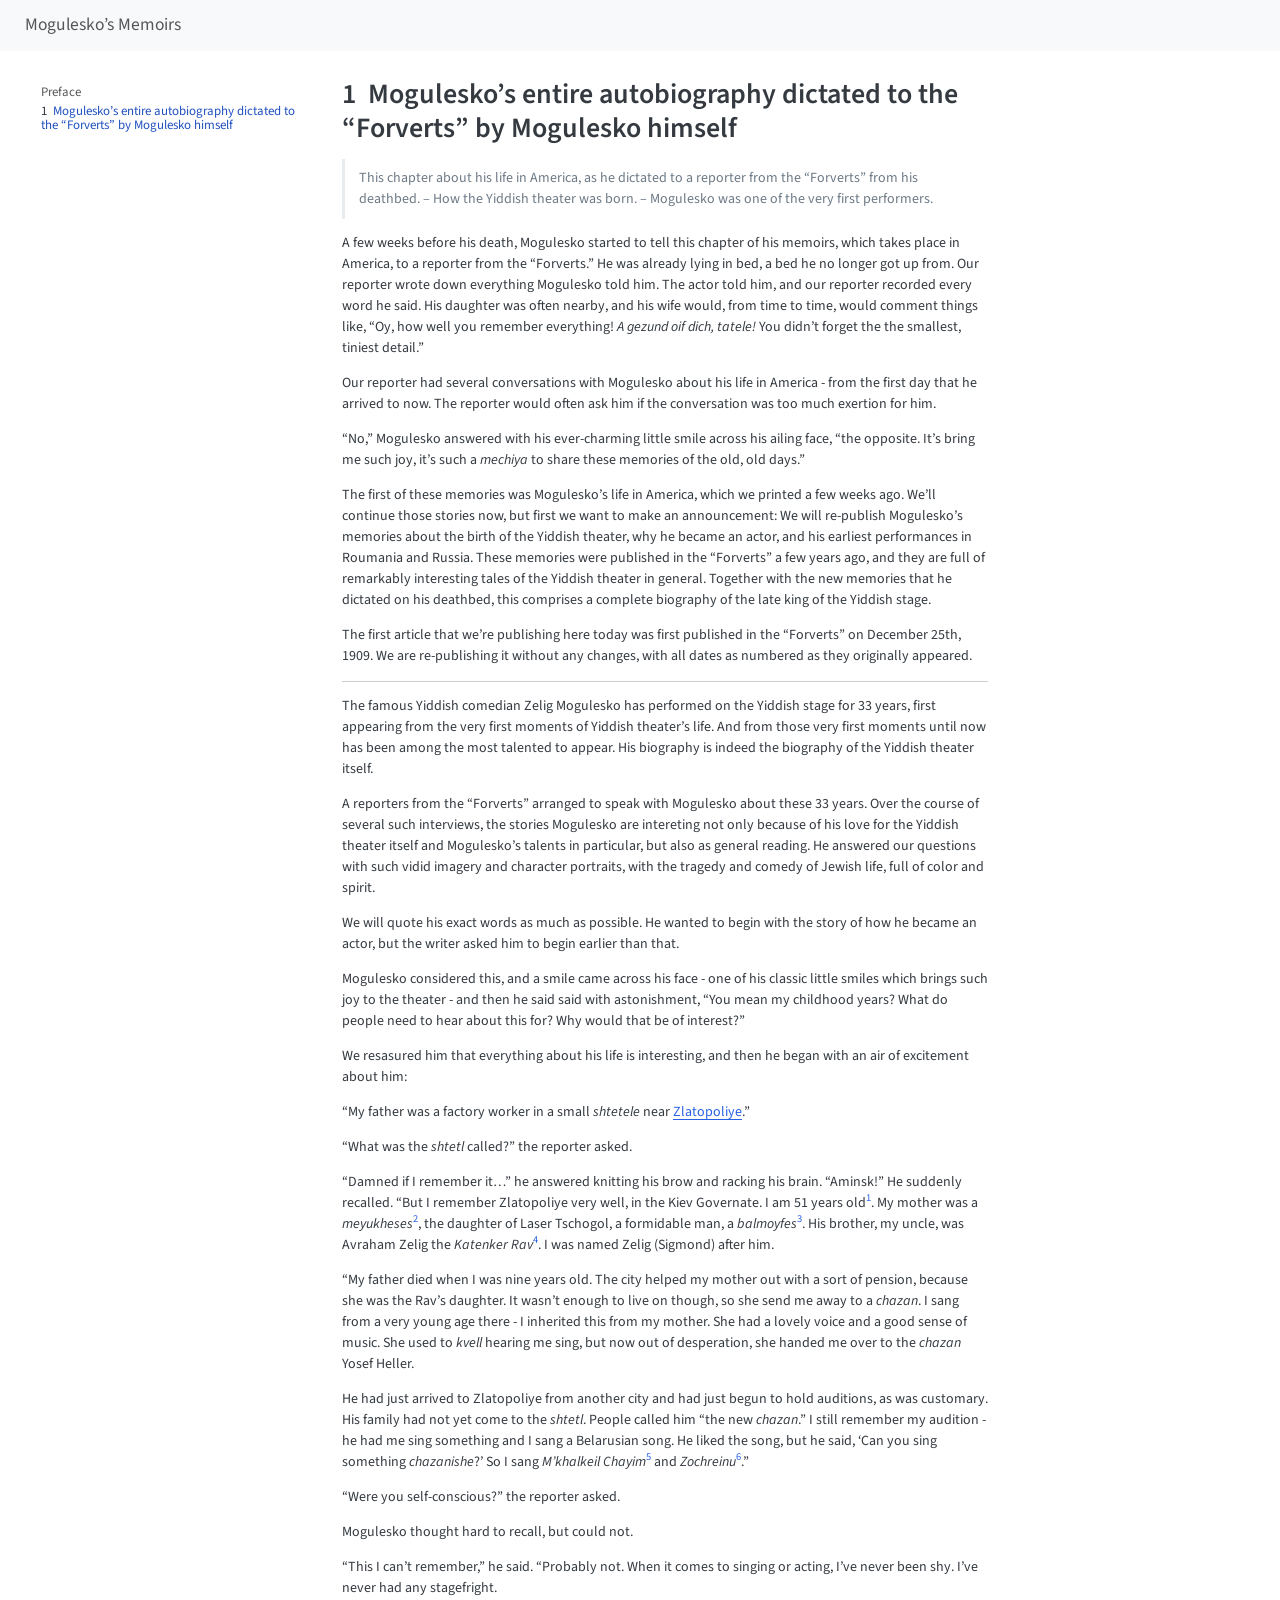
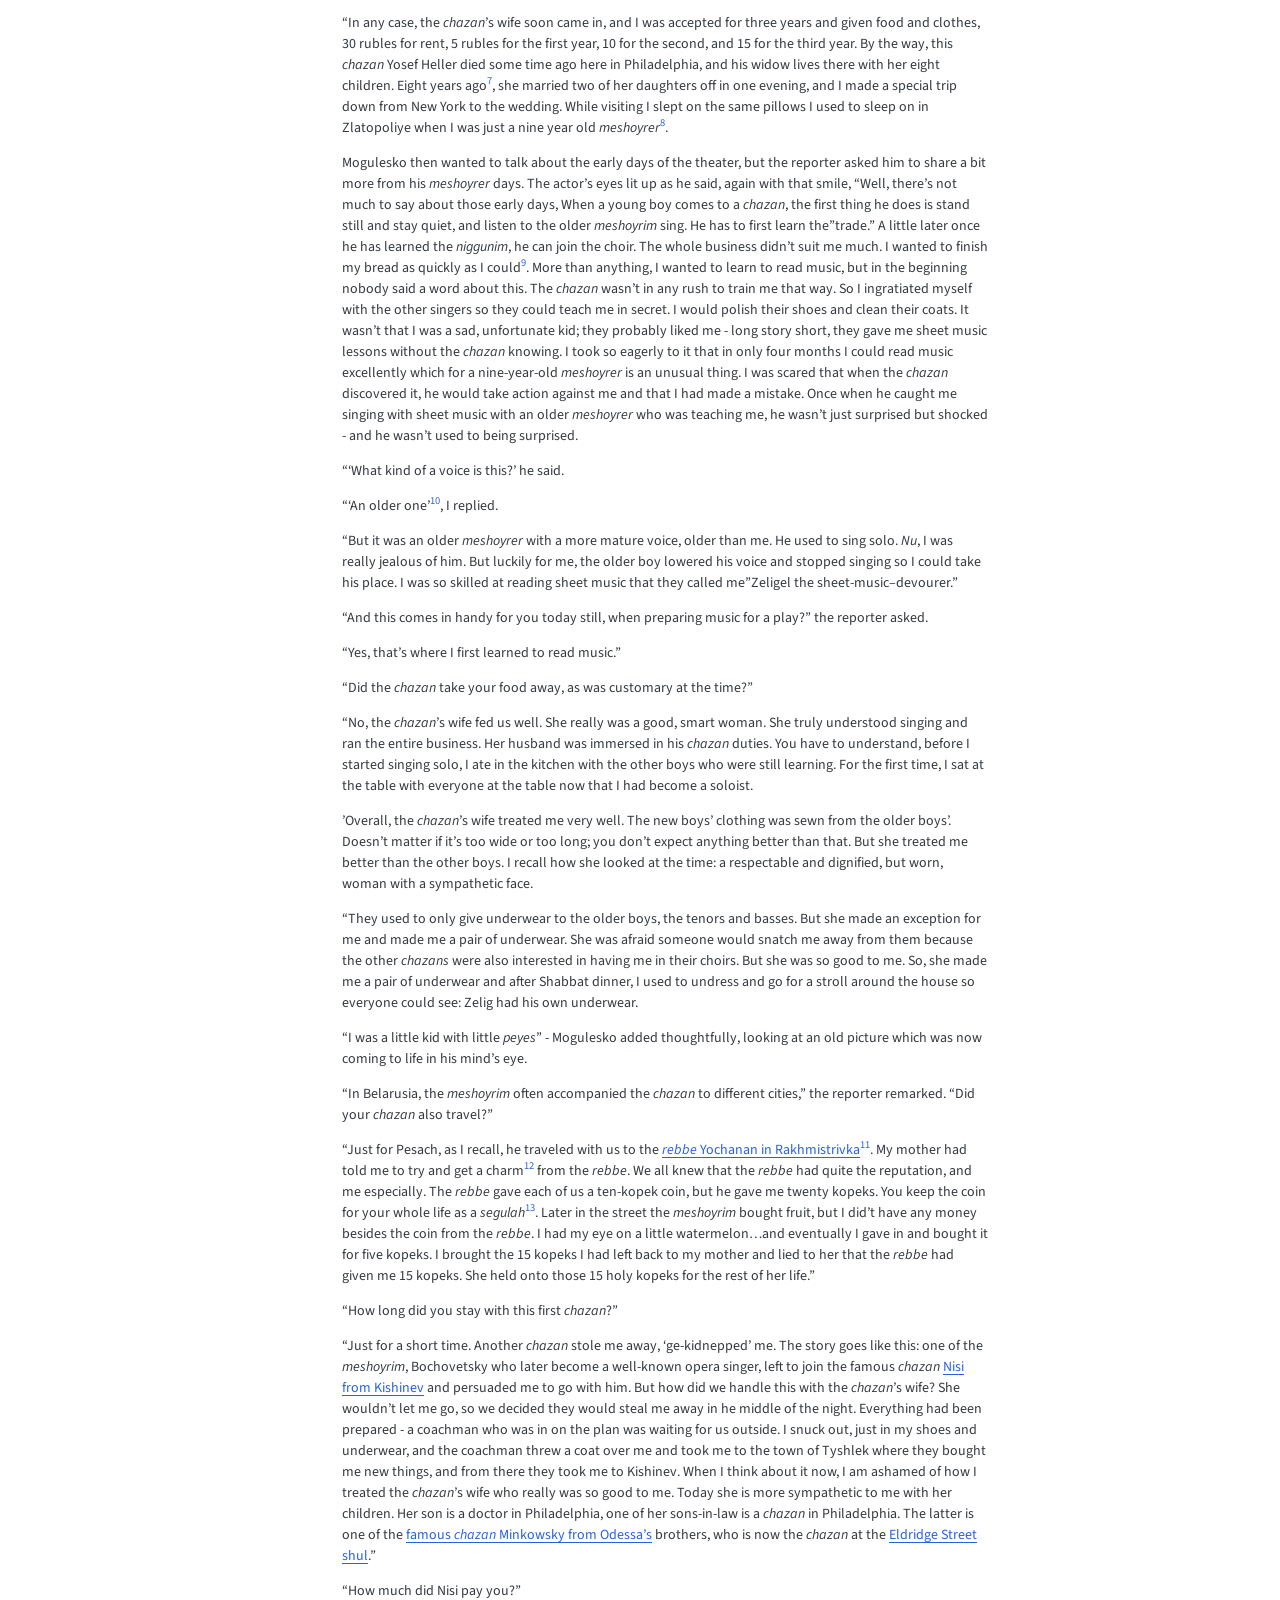
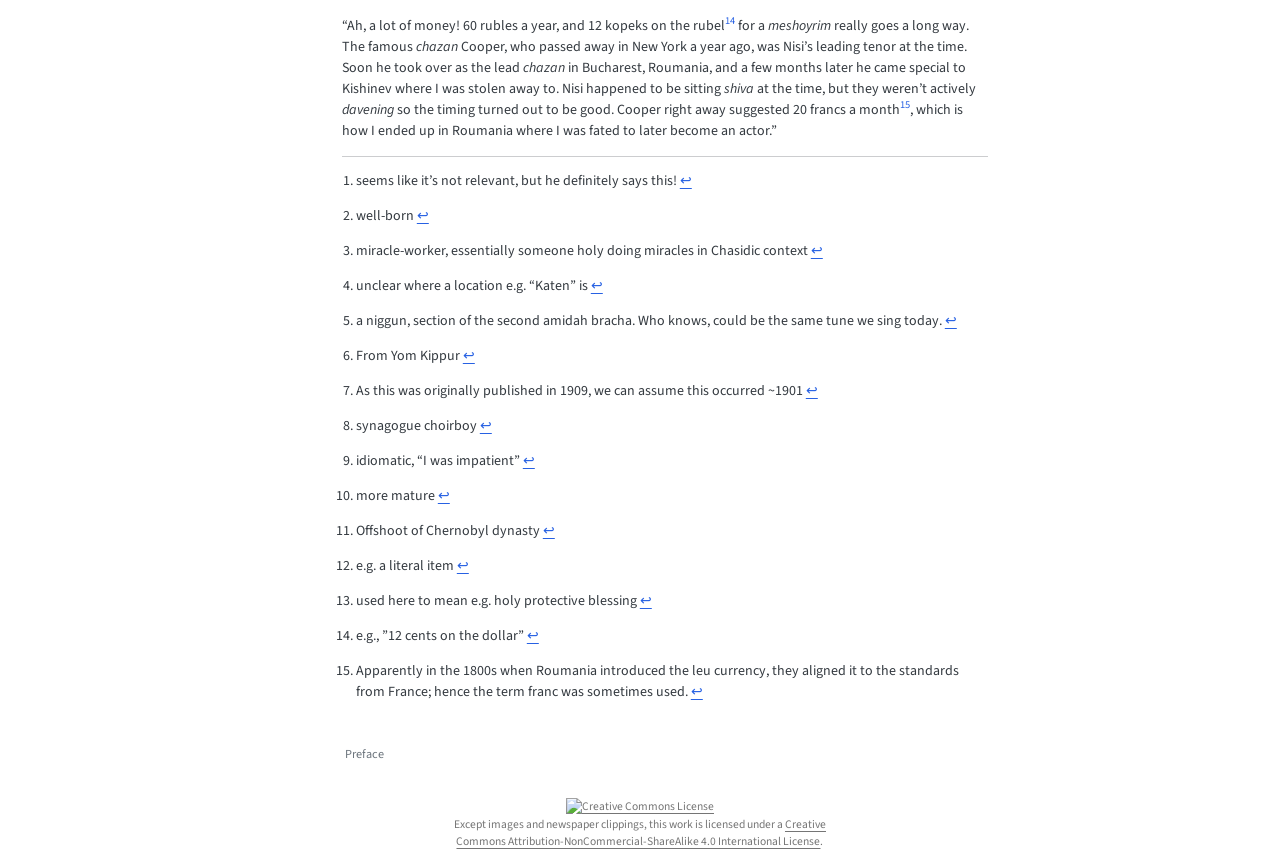
==== 1914-02-05.html @ 0a9d2bb5 "Built site for gh-pages" ====
<!DOCTYPE html>
<html xmlns="http://www.w3.org/1999/xhtml" lang="en" xml:lang="en"><head>

<meta charset="utf-8">
<meta name="generator" content="quarto-1.6.39">

<meta name="viewport" content="width=device-width, initial-scale=1.0, user-scalable=yes">


<title>1&nbsp; Mogulesko’s entire autobiography dictated to the “Forverts” by Mogulesko himself – Mogulesko's Memoirs</title>
<style>
code{white-space: pre-wrap;}
span.smallcaps{font-variant: small-caps;}
div.columns{display: flex; gap: min(4vw, 1.5em);}
div.column{flex: auto; overflow-x: auto;}
div.hanging-indent{margin-left: 1.5em; text-indent: -1.5em;}
ul.task-list{list-style: none;}
ul.task-list li input[type="checkbox"] {
  width: 0.8em;
  margin: 0 0.8em 0.2em -1em; /* quarto-specific, see https://github.com/quarto-dev/quarto-cli/issues/4556 */ 
  vertical-align: middle;
}
</style>


<script src="site_libs/quarto-nav/quarto-nav.js"></script>
<script src="site_libs/quarto-nav/headroom.min.js"></script>
<script src="site_libs/clipboard/clipboard.min.js"></script>
<script src="site_libs/quarto-search/autocomplete.umd.js"></script>
<script src="site_libs/quarto-search/fuse.min.js"></script>
<script src="site_libs/quarto-search/quarto-search.js"></script>
<meta name="quarto:offset" content="./">
<link href="./index.html" rel="prev">
<script src="site_libs/quarto-html/quarto.js"></script>
<script src="site_libs/quarto-html/popper.min.js"></script>
<script src="site_libs/quarto-html/tippy.umd.min.js"></script>
<script src="site_libs/quarto-html/anchor.min.js"></script>
<link href="site_libs/quarto-html/tippy.css" rel="stylesheet">
<link href="site_libs/quarto-html/quarto-syntax-highlighting-e26003cea8cd680ca0c55a263523d882.css" rel="stylesheet" id="quarto-text-highlighting-styles">
<script src="site_libs/bootstrap/bootstrap.min.js"></script>
<link href="site_libs/bootstrap/bootstrap-icons.css" rel="stylesheet">
<link href="site_libs/bootstrap/bootstrap-a6e4fa1d3048ead461537f4605307200.min.css" rel="stylesheet" append-hash="true" id="quarto-bootstrap" data-mode="light">
<script id="quarto-search-options" type="application/json">{
  "location": "navbar",
  "copy-button": false,
  "collapse-after": 3,
  "panel-placement": "end",
  "type": "overlay",
  "limit": 50,
  "keyboard-shortcut": [
    "f",
    "/",
    "s"
  ],
  "show-item-context": false,
  "language": {
    "search-no-results-text": "No results",
    "search-matching-documents-text": "matching documents",
    "search-copy-link-title": "Copy link to search",
    "search-hide-matches-text": "Hide additional matches",
    "search-more-match-text": "more match in this document",
    "search-more-matches-text": "more matches in this document",
    "search-clear-button-title": "Clear",
    "search-text-placeholder": "",
    "search-detached-cancel-button-title": "Cancel",
    "search-submit-button-title": "Submit",
    "search-label": "Search"
  }
}</script>
<script async="" src="https://www.googletagmanager.com/gtag/js?id=G-WWFS41KSZH"></script>

<script type="text/javascript">

window.dataLayer = window.dataLayer || [];
function gtag(){dataLayer.push(arguments);}
gtag('js', new Date());
gtag('config', 'G-WWFS41KSZH', { 'anonymize_ip': true});
</script>


</head>

<body class="nav-sidebar floating nav-fixed">

<div id="quarto-search-results"></div>
  <header id="quarto-header" class="headroom fixed-top">
    <nav class="navbar navbar-expand-lg " data-bs-theme="dark">
      <div class="navbar-container container-fluid">
      <div class="navbar-brand-container mx-auto">
    <a class="navbar-brand" href="./index.html">
    <span class="navbar-title">Mogulesko’s Memoirs</span>
    </a>
  </div>
            <div id="quarto-search" class="" title="Search"></div>
          <button class="navbar-toggler" type="button" data-bs-toggle="collapse" data-bs-target="#navbarCollapse" aria-controls="navbarCollapse" role="menu" aria-expanded="false" aria-label="Toggle navigation" onclick="if (window.quartoToggleHeadroom) { window.quartoToggleHeadroom(); }">
  <span class="navbar-toggler-icon"></span>
</button>
          <div class="collapse navbar-collapse" id="navbarCollapse">
            <ul class="navbar-nav navbar-nav-scroll ms-auto">
  <li class="nav-item compact">
    <a class="nav-link" href="https://github.com/sjspielman/mogulesko-memoirs"> <i class="bi bi-github" role="img" aria-label="GitHub">
</i> 
<span class="menu-text"></span></a>
  </li>  
  <li class="nav-item compact">
    <a class="nav-link" href="mailto:stephanie.spielman@gmail.com"> <i class="bi bi-envelope-fill" role="img" aria-label="Email">
</i> 
<span class="menu-text"></span></a>
  </li>  
</ul>
          </div> <!-- /navcollapse -->
            <div class="quarto-navbar-tools">
</div>
      </div> <!-- /container-fluid -->
    </nav>
  <nav class="quarto-secondary-nav">
    <div class="container-fluid d-flex">
      <button type="button" class="quarto-btn-toggle btn" data-bs-toggle="collapse" role="button" data-bs-target=".quarto-sidebar-collapse-item" aria-controls="quarto-sidebar" aria-expanded="false" aria-label="Toggle sidebar navigation" onclick="if (window.quartoToggleHeadroom) { window.quartoToggleHeadroom(); }">
        <i class="bi bi-layout-text-sidebar-reverse"></i>
      </button>
        <nav class="quarto-page-breadcrumbs" aria-label="breadcrumb"><ol class="breadcrumb"><li class="breadcrumb-item"><a href="./1914-02-05.html"><span class="chapter-number">1</span>&nbsp; <span class="chapter-title">Mogulesko’s entire autobiography dictated to the “Forverts” by Mogulesko himself</span></a></li></ol></nav>
        <a class="flex-grow-1" role="navigation" data-bs-toggle="collapse" data-bs-target=".quarto-sidebar-collapse-item" aria-controls="quarto-sidebar" aria-expanded="false" aria-label="Toggle sidebar navigation" onclick="if (window.quartoToggleHeadroom) { window.quartoToggleHeadroom(); }">      
        </a>
    </div>
  </nav>
</header>
<!-- content -->
<div id="quarto-content" class="quarto-container page-columns page-rows-contents page-layout-article page-navbar">
<!-- sidebar -->
  <nav id="quarto-sidebar" class="sidebar collapse collapse-horizontal quarto-sidebar-collapse-item sidebar-navigation floating overflow-auto">
    <div class="sidebar-menu-container"> 
    <ul class="list-unstyled mt-1">
        <li class="sidebar-item">
  <div class="sidebar-item-container"> 
  <a href="./index.html" class="sidebar-item-text sidebar-link">
 <span class="menu-text">Preface</span></a>
  </div>
</li>
        <li class="sidebar-item">
  <div class="sidebar-item-container"> 
  <a href="./1914-02-05.html" class="sidebar-item-text sidebar-link active">
 <span class="menu-text"><span class="chapter-number">1</span>&nbsp; <span class="chapter-title">Mogulesko’s entire autobiography dictated to the “Forverts” by Mogulesko himself</span></span></a>
  </div>
</li>
    </ul>
    </div>
</nav>
<div id="quarto-sidebar-glass" class="quarto-sidebar-collapse-item" data-bs-toggle="collapse" data-bs-target=".quarto-sidebar-collapse-item"></div>
<!-- margin-sidebar -->
    <div id="quarto-margin-sidebar" class="sidebar margin-sidebar zindex-bottom">
        
    </div>
<!-- main -->
<main class="content" id="quarto-document-content">

<header id="title-block-header" class="quarto-title-block default">
<div class="quarto-title">
<h1 class="title"><span class="chapter-number">1</span>&nbsp; <span class="chapter-title">Mogulesko’s entire autobiography dictated to the “Forverts” by Mogulesko himself</span></h1>
</div>



<div class="quarto-title-meta">

    
  
    
  </div>
  


</header>


<blockquote class="blockquote">
<p>This chapter about his life in America, as he dictated to a reporter from the “Forverts” from his deathbed. – How the Yiddish theater was born. – Mogulesko was one of the very first performers. <!--
Picture caption: 
Sigmond Mogulesko as "Frantsele" in the operetta "The capricious _meidl_" by Goldfaden. He appeared in this role when he was 17 years old.
--></p>
</blockquote>
<p>A few weeks before his death, Mogulesko started to tell this chapter of his memoirs, which takes place in America, to a reporter from the “Forverts.” He was already lying in bed, a bed he no longer got up from. Our reporter wrote down everything Mogulesko told him. The actor told him, and our reporter recorded every word he said. His daughter was often nearby, and his wife would, from time to time, would comment things like, “Oy, how well you remember everything! <em>A gezund oif dich, tatele!</em> You didn’t forget the the smallest, tiniest detail.”</p>
<p>Our reporter had several conversations with Mogulesko about his life in America - from the first day that he arrived to now. The reporter would often ask him if the conversation was too much exertion for him.</p>
<p>“No,” Mogulesko answered with his ever-charming little smile across his ailing face, “the opposite. It’s bring me such joy, it’s such a <em>mechiya</em> to share these memories of the old, old days.”</p>
<p>The first of these memories was Mogulesko’s life in America, which we printed a few weeks ago. We’ll continue those stories now, but first we want to make an announcement: We will re-publish Mogulesko’s memories about the birth of the Yiddish theater, why he became an actor, and his earliest performances in Roumania and Russia. These memories were published in the “Forverts” a few years ago, and they are full of remarkably interesting tales of the Yiddish theater in general. Together with the new memories that he dictated on his deathbed, this comprises a complete biography of the late king of the Yiddish stage.</p>
<p>The first article that we’re publishing here today was first published in the “Forverts” on December 25th, 1909. We are re-publishing it without any changes, with all dates as numbered as they originally appeared.</p>
<hr>
<p>The famous Yiddish comedian Zelig Mogulesko has performed on the Yiddish stage for 33 years, first appearing from the very first moments of Yiddish theater’s life. And from those very first moments until now has been among the most talented to appear. His biography is indeed the biography of the Yiddish theater itself.</p>
<p>A reporters from the “Forverts” arranged to speak with Mogulesko about these 33 years. Over the course of several such interviews, the stories Mogulesko are intereting not only because of his love for the Yiddish theater itself and Mogulesko’s talents in particular, but also as general reading. He answered our questions with such vidid imagery and character portraits, with the tragedy and comedy of Jewish life, full of color and spirit.</p>
<p>We will quote his exact words as much as possible. He wanted to begin with the story of how he became an actor, but the writer asked him to begin earlier than that.</p>
<p>Mogulesko considered this, and a smile came across his face - one of his classic little smiles which brings such joy to the theater - and then he said said with astonishment, “You mean my childhood years? What do people need to hear about this for? Why would that be of interest?”</p>
<p>We resasured him that everything about his life is interesting, and then he began with an air of excitement about him:</p>
<p>“My father was a factory worker in a small <em>shtetele</em> near <a href="https://en.wikipedia.org/wiki/Zlatopil,_Novomyrhorod">Zlatopoliye</a>.”</p>
<p>“What was the <em>shtetl</em> called?” the reporter asked.</p>
<p>“Damned if I remember it…” he answered knitting his brow and racking his brain. “Aminsk!” He suddenly recalled. “But I remember Zlatopoliye very well, in the Kiev Governate. I am 51 years old<a href="#fn1" class="footnote-ref" id="fnref1" role="doc-noteref"><sup>1</sup></a>. My mother was a <em>meyukheses</em><a href="#fn2" class="footnote-ref" id="fnref2" role="doc-noteref"><sup>2</sup></a>, the daughter of Laser Tschogol, a formidable man, a <em>balmoyfes</em><a href="#fn3" class="footnote-ref" id="fnref3" role="doc-noteref"><sup>3</sup></a>. His brother, my uncle, was Avraham Zelig the <em>Katenker Rav</em><a href="#fn4" class="footnote-ref" id="fnref4" role="doc-noteref"><sup>4</sup></a>. I was named Zelig (Sigmond) after him.</p>
<p>“My father died when I was nine years old. The city helped my mother out with a sort of pension, because she was the Rav’s daughter. It wasn’t enough to live on though, so she send me away to a <em>chazan</em>. I sang from a very young age there - I inherited this from my mother. She had a lovely voice and a good sense of music. She used to <em>kvell</em> hearing me sing, but now out of desperation, she handed me over to the <em>chazan</em> Yosef Heller.</p>
<p>He had just arrived to Zlatopoliye from another city and had just begun to hold auditions, as was customary. His family had not yet come to the <em>shtetl</em>. People called him “the new <em>chazan</em>.” I still remember my audition - he had me sing something and I sang a Belarusian song. He liked the song, but he said, ‘Can you sing something <em>chazanishe</em>?’ So I sang <em>M’khalkeil Chayim</em><a href="#fn5" class="footnote-ref" id="fnref5" role="doc-noteref"><sup>5</sup></a> and <em>Zochreinu</em><a href="#fn6" class="footnote-ref" id="fnref6" role="doc-noteref"><sup>6</sup></a>.”</p>
<p>“Were you self-conscious?” the reporter asked.</p>
<p>Mogulesko thought hard to recall, but could not.</p>
<p>“This I can’t remember,” he said. “Probably not. When it comes to singing or acting, I’ve never been shy. I’ve never had any stagefright.</p>
<p>“In any case, the <em>chazan</em>’s wife soon came in, and I was accepted for three years and given food and clothes, 30 rubles for rent, 5 rubles for the first year, 10 for the second, and 15 for the third year. By the way, this <em>chazan</em> Yosef Heller died some time ago here in Philadelphia, and his widow lives there with her eight children. Eight years ago<a href="#fn7" class="footnote-ref" id="fnref7" role="doc-noteref"><sup>7</sup></a>, she married two of her daughters off in one evening, and I made a special trip down from New York to the wedding. While visiting I slept on the same pillows I used to sleep on in Zlatopoliye when I was just a nine year old <em>meshoyrer</em><a href="#fn8" class="footnote-ref" id="fnref8" role="doc-noteref"><sup>8</sup></a>.</p>
<p>Mogulesko then wanted to talk about the early days of the theater, but the reporter asked him to share a bit more from his <em>meshoyrer</em> days. The actor’s eyes lit up as he said, again with that smile, “Well, there’s not much to say about those early days, When a young boy comes to a <em>chazan</em>, the first thing he does is stand still and stay quiet, and listen to the older <em>meshoyrim</em> sing. He has to first learn the”trade.” A little later once he has learned the <em>niggunim</em>, he can join the choir. The whole business didn’t suit me much. I wanted to finish my bread as quickly as I could<a href="#fn9" class="footnote-ref" id="fnref9" role="doc-noteref"><sup>9</sup></a>. More than anything, I wanted to learn to read music, but in the beginning nobody said a word about this. The <em>chazan</em> wasn’t in any rush to train me that way. So I ingratiated myself with the other singers so they could teach me in secret. I would polish their shoes and clean their coats. It wasn’t that I was a sad, unfortunate kid; they probably liked me - long story short, they gave me sheet music lessons without the <em>chazan</em> knowing. I took so eagerly to it that in only four months I could read music excellently which for a nine-year-old <em>meshoyrer</em> is an unusual thing. I was scared that when the <em>chazan</em> discovered it, he would take action against me and that I had made a mistake. Once when he caught me singing with sheet music with an older <em>meshoyrer</em> who was teaching me, he wasn’t just surprised but shocked - and he wasn’t used to being surprised.</p>
<p>“‘What kind of a voice is this?’ he said.</p>
<p>“‘An older one’<a href="#fn10" class="footnote-ref" id="fnref10" role="doc-noteref"><sup>10</sup></a>, I replied.</p>
<p>“But it was an older <em>meshoyrer</em> with a more mature voice, older than me. He used to sing solo. <em>Nu</em>, I was really jealous of him. But luckily for me, the older boy lowered his voice and stopped singing so I could take his place. I was so skilled at reading sheet music that they called me”Zeligel the sheet-music–devourer.”</p>
<p>“And this comes in handy for you today still, when preparing music for a play?” the reporter asked.</p>
<p>“Yes, that’s where I first learned to read music.”</p>
<p>“Did the <em>chazan</em> take your food away, as was customary at the time?”</p>
<p>“No, the <em>chazan</em>’s wife fed us well. She really was a good, smart woman. She truly understood singing and ran the entire business. Her husband was immersed in his <em>chazan</em> duties. You have to understand, before I started singing solo, I ate in the kitchen with the other boys who were still learning. For the first time, I sat at the table with everyone at the table now that I had become a soloist.</p>
<p>’Overall, the <em>chazan</em>’s wife treated me very well. The new boys’ clothing was sewn from the older boys’. Doesn’t matter if it’s too wide or too long; you don’t expect anything better than that. But she treated me better than the other boys. I recall how she looked at the time: a respectable and dignified, but worn, woman with a sympathetic face.</p>
<p>“They used to only give underwear to the older boys, the tenors and basses. But she made an exception for me and made me a pair of underwear. She was afraid someone would snatch me away from them because the other <em>chazans</em> were also interested in having me in their choirs. But she was so good to me. So, she made me a pair of underwear and after Shabbat dinner, I used to undress and go for a stroll around the house so everyone could see: Zelig had his own underwear.</p>
<p>“I was a little kid with little <em>peyes</em>” - Mogulesko added thoughtfully, looking at an old picture which was now coming to life in his mind’s eye.</p>
<p>“In Belarusia, the <em>meshoyrim</em> often accompanied the <em>chazan</em> to different cities,” the reporter remarked. “Did your <em>chazan</em> also travel?”</p>
<p>“Just for Pesach, as I recall, he traveled with us to the <a href="https://en.wikipedia.org/wiki/Rachmastrivka_(Hasidic_dynasty)"><em>rebbe</em> Yochanan in Rakhmistrivka</a><a href="#fn11" class="footnote-ref" id="fnref11" role="doc-noteref"><sup>11</sup></a>. My mother had told me to try and get a charm<a href="#fn12" class="footnote-ref" id="fnref12" role="doc-noteref"><sup>12</sup></a> from the <em>rebbe</em>. We all knew that the <em>rebbe</em> had quite the reputation, and me especially. The <em>rebbe</em> gave each of us a ten-kopek coin, but he gave me twenty kopeks. You keep the coin for your whole life as a <em>segulah</em><a href="#fn13" class="footnote-ref" id="fnref13" role="doc-noteref"><sup>13</sup></a>. Later in the street the <em>meshoyrim</em> bought fruit, but I did’t have any money besides the coin from the <em>rebbe</em>. I had my eye on a little watermelon…and eventually I gave in and bought it for five kopeks. I brought the 15 kopeks I had left back to my mother and lied to her that the <em>rebbe</em> had given me 15 kopeks. She held onto those 15 holy kopeks for the rest of her life.”</p>
<p>“How long did you stay with this first <em>chazan</em>?”</p>
<p>“Just for a short time. Another <em>chazan</em> stole me away, ‘ge-kidnepped’ me. The story goes like this: one of the <em>meshoyrim</em>, Bochovetsky who later become a well-known opera singer, left to join the famous <em>chazan</em> <a href="https://en.wikipedia.org/wiki/Nissan_Spivak">Nisi from Kishinev</a> and persuaded me to go with him. But how did we handle this with the <em>chazan</em>’s wife? She wouldn’t let me go, so we decided they would steal me away in he middle of the night. Everything had been prepared - a coachman who was in on the plan was waiting for us outside. I snuck out, just in my shoes and underwear, and the coachman threw a coat over me and took me to the town of Tyshlek where they bought me new things, and from there they took me to Kishinev. When I think about it now, I am ashamed of how I treated the <em>chazan</em>’s wife who really was so good to me. Today she is more sympathetic to me with her children. Her son is a doctor in Philadelphia, one of her sons-in-law is a <em>chazan</em> in Philadelphia. The latter is one of the <a href="https://en.wikipedia.org/wiki/Pinhas_Minkowsky">famous <em>chazan</em> Minkowsky from Odessa’s</a> brothers, who is now the <em>chazan</em> at the <a href="https://www.eldridgestreet.org">Eldridge Street shul</a>.”</p>
<p>“How much did Nisi pay you?”</p>
<p>“Ah, a lot of money! 60 rubles a year, and 12 kopeks on the rubel<a href="#fn14" class="footnote-ref" id="fnref14" role="doc-noteref"><sup>14</sup></a> for a <em>meshoyrim</em> really goes a long way. The famous <em>chazan</em> Cooper, who passed away in New York a year ago, was Nisi’s leading tenor at the time. Soon he took over as the lead <em>chazan</em> in Bucharest, Roumania, and a few months later he came special to Kishinev where I was stolen away to. Nisi happened to be sitting <em>shiva</em> at the time, but they weren’t actively <em>davening</em> so the timing turned out to be good. Cooper right away suggested 20 francs a month<a href="#fn15" class="footnote-ref" id="fnref15" role="doc-noteref"><sup>15</sup></a>, which is how I ended up in Roumania where I was fated to later become an actor.”</p>


<section id="footnotes" class="footnotes footnotes-end-of-document" role="doc-endnotes">
<hr>
<ol>
<li id="fn1"><p>seems like it’s not relevant, but he definitely says this!<a href="#fnref1" class="footnote-back" role="doc-backlink">↩︎</a></p></li>
<li id="fn2"><p>well-born<a href="#fnref2" class="footnote-back" role="doc-backlink">↩︎</a></p></li>
<li id="fn3"><p>miracle-worker, essentially someone holy doing miracles in Chasidic context<a href="#fnref3" class="footnote-back" role="doc-backlink">↩︎</a></p></li>
<li id="fn4"><p>unclear where a location e.g.&nbsp;“Katen” is<a href="#fnref4" class="footnote-back" role="doc-backlink">↩︎</a></p></li>
<li id="fn5"><p>a niggun, section of the second amidah bracha. Who knows, could be the same tune we sing today.<a href="#fnref5" class="footnote-back" role="doc-backlink">↩︎</a></p></li>
<li id="fn6"><p>From Yom Kippur<a href="#fnref6" class="footnote-back" role="doc-backlink">↩︎</a></p></li>
<li id="fn7"><p>As this was originally published in 1909, we can assume this occurred ~1901<a href="#fnref7" class="footnote-back" role="doc-backlink">↩︎</a></p></li>
<li id="fn8"><p>synagogue choirboy<a href="#fnref8" class="footnote-back" role="doc-backlink">↩︎</a></p></li>
<li id="fn9"><p>idiomatic, “I was impatient”<a href="#fnref9" class="footnote-back" role="doc-backlink">↩︎</a></p></li>
<li id="fn10"><p>more mature<a href="#fnref10" class="footnote-back" role="doc-backlink">↩︎</a></p></li>
<li id="fn11"><p>Offshoot of Chernobyl dynasty<a href="#fnref11" class="footnote-back" role="doc-backlink">↩︎</a></p></li>
<li id="fn12"><p>e.g.&nbsp;a literal item<a href="#fnref12" class="footnote-back" role="doc-backlink">↩︎</a></p></li>
<li id="fn13"><p>used here to mean e.g.&nbsp;holy protective blessing<a href="#fnref13" class="footnote-back" role="doc-backlink">↩︎</a></p></li>
<li id="fn14"><p>e.g., ”12 cents on the dollar”<a href="#fnref14" class="footnote-back" role="doc-backlink">↩︎</a></p></li>
<li id="fn15"><p>Apparently in the 1800s when Roumania introduced the leu currency, they aligned it to the standards from France; hence the term franc was sometimes used.<a href="#fnref15" class="footnote-back" role="doc-backlink">↩︎</a></p></li>
</ol>
</section>

</main> <!-- /main -->
<script id="quarto-html-after-body" type="application/javascript">
window.document.addEventListener("DOMContentLoaded", function (event) {
  const toggleBodyColorMode = (bsSheetEl) => {
    const mode = bsSheetEl.getAttribute("data-mode");
    const bodyEl = window.document.querySelector("body");
    if (mode === "dark") {
      bodyEl.classList.add("quarto-dark");
      bodyEl.classList.remove("quarto-light");
    } else {
      bodyEl.classList.add("quarto-light");
      bodyEl.classList.remove("quarto-dark");
    }
  }
  const toggleBodyColorPrimary = () => {
    const bsSheetEl = window.document.querySelector("link#quarto-bootstrap");
    if (bsSheetEl) {
      toggleBodyColorMode(bsSheetEl);
    }
  }
  toggleBodyColorPrimary();  
  const icon = "";
  const anchorJS = new window.AnchorJS();
  anchorJS.options = {
    placement: 'right',
    icon: icon
  };
  anchorJS.add('.anchored');
  const isCodeAnnotation = (el) => {
    for (const clz of el.classList) {
      if (clz.startsWith('code-annotation-')) {                     
        return true;
      }
    }
    return false;
  }
  const onCopySuccess = function(e) {
    // button target
    const button = e.trigger;
    // don't keep focus
    button.blur();
    // flash "checked"
    button.classList.add('code-copy-button-checked');
    var currentTitle = button.getAttribute("title");
    button.setAttribute("title", "Copied!");
    let tooltip;
    if (window.bootstrap) {
      button.setAttribute("data-bs-toggle", "tooltip");
      button.setAttribute("data-bs-placement", "left");
      button.setAttribute("data-bs-title", "Copied!");
      tooltip = new bootstrap.Tooltip(button, 
        { trigger: "manual", 
          customClass: "code-copy-button-tooltip",
          offset: [0, -8]});
      tooltip.show();    
    }
    setTimeout(function() {
      if (tooltip) {
        tooltip.hide();
        button.removeAttribute("data-bs-title");
        button.removeAttribute("data-bs-toggle");
        button.removeAttribute("data-bs-placement");
      }
      button.setAttribute("title", currentTitle);
      button.classList.remove('code-copy-button-checked');
    }, 1000);
    // clear code selection
    e.clearSelection();
  }
  const getTextToCopy = function(trigger) {
      const codeEl = trigger.previousElementSibling.cloneNode(true);
      for (const childEl of codeEl.children) {
        if (isCodeAnnotation(childEl)) {
          childEl.remove();
        }
      }
      return codeEl.innerText;
  }
  const clipboard = new window.ClipboardJS('.code-copy-button:not([data-in-quarto-modal])', {
    text: getTextToCopy
  });
  clipboard.on('success', onCopySuccess);
  if (window.document.getElementById('quarto-embedded-source-code-modal')) {
    const clipboardModal = new window.ClipboardJS('.code-copy-button[data-in-quarto-modal]', {
      text: getTextToCopy,
      container: window.document.getElementById('quarto-embedded-source-code-modal')
    });
    clipboardModal.on('success', onCopySuccess);
  }
    var localhostRegex = new RegExp(/^(?:http|https):\/\/localhost\:?[0-9]*\//);
    var mailtoRegex = new RegExp(/^mailto:/);
      var filterRegex = new RegExp('/' + window.location.host + '/');
    var isInternal = (href) => {
        return filterRegex.test(href) || localhostRegex.test(href) || mailtoRegex.test(href);
    }
    // Inspect non-navigation links and adorn them if external
 	var links = window.document.querySelectorAll('a[href]:not(.nav-link):not(.navbar-brand):not(.toc-action):not(.sidebar-link):not(.sidebar-item-toggle):not(.pagination-link):not(.no-external):not([aria-hidden]):not(.dropdown-item):not(.quarto-navigation-tool):not(.about-link)');
    for (var i=0; i<links.length; i++) {
      const link = links[i];
      if (!isInternal(link.href)) {
        // undo the damage that might have been done by quarto-nav.js in the case of
        // links that we want to consider external
        if (link.dataset.originalHref !== undefined) {
          link.href = link.dataset.originalHref;
        }
      }
    }
  function tippyHover(el, contentFn, onTriggerFn, onUntriggerFn) {
    const config = {
      allowHTML: true,
      maxWidth: 500,
      delay: 100,
      arrow: false,
      appendTo: function(el) {
          return el.parentElement;
      },
      interactive: true,
      interactiveBorder: 10,
      theme: 'quarto',
      placement: 'bottom-start',
    };
    if (contentFn) {
      config.content = contentFn;
    }
    if (onTriggerFn) {
      config.onTrigger = onTriggerFn;
    }
    if (onUntriggerFn) {
      config.onUntrigger = onUntriggerFn;
    }
    window.tippy(el, config); 
  }
  const noterefs = window.document.querySelectorAll('a[role="doc-noteref"]');
  for (var i=0; i<noterefs.length; i++) {
    const ref = noterefs[i];
    tippyHover(ref, function() {
      // use id or data attribute instead here
      let href = ref.getAttribute('data-footnote-href') || ref.getAttribute('href');
      try { href = new URL(href).hash; } catch {}
      const id = href.replace(/^#\/?/, "");
      const note = window.document.getElementById(id);
      if (note) {
        return note.innerHTML;
      } else {
        return "";
      }
    });
  }
  const xrefs = window.document.querySelectorAll('a.quarto-xref');
  const processXRef = (id, note) => {
    // Strip column container classes
    const stripColumnClz = (el) => {
      el.classList.remove("page-full", "page-columns");
      if (el.children) {
        for (const child of el.children) {
          stripColumnClz(child);
        }
      }
    }
    stripColumnClz(note)
    if (id === null || id.startsWith('sec-')) {
      // Special case sections, only their first couple elements
      const container = document.createElement("div");
      if (note.children && note.children.length > 2) {
        container.appendChild(note.children[0].cloneNode(true));
        for (let i = 1; i < note.children.length; i++) {
          const child = note.children[i];
          if (child.tagName === "P" && child.innerText === "") {
            continue;
          } else {
            container.appendChild(child.cloneNode(true));
            break;
          }
        }
        if (window.Quarto?.typesetMath) {
          window.Quarto.typesetMath(container);
        }
        return container.innerHTML
      } else {
        if (window.Quarto?.typesetMath) {
          window.Quarto.typesetMath(note);
        }
        return note.innerHTML;
      }
    } else {
      // Remove any anchor links if they are present
      const anchorLink = note.querySelector('a.anchorjs-link');
      if (anchorLink) {
        anchorLink.remove();
      }
      if (window.Quarto?.typesetMath) {
        window.Quarto.typesetMath(note);
      }
      if (note.classList.contains("callout")) {
        return note.outerHTML;
      } else {
        return note.innerHTML;
      }
    }
  }
  for (var i=0; i<xrefs.length; i++) {
    const xref = xrefs[i];
    tippyHover(xref, undefined, function(instance) {
      instance.disable();
      let url = xref.getAttribute('href');
      let hash = undefined; 
      if (url.startsWith('#')) {
        hash = url;
      } else {
        try { hash = new URL(url).hash; } catch {}
      }
      if (hash) {
        const id = hash.replace(/^#\/?/, "");
        const note = window.document.getElementById(id);
        if (note !== null) {
          try {
            const html = processXRef(id, note.cloneNode(true));
            instance.setContent(html);
          } finally {
            instance.enable();
            instance.show();
          }
        } else {
          // See if we can fetch this
          fetch(url.split('#')[0])
          .then(res => res.text())
          .then(html => {
            const parser = new DOMParser();
            const htmlDoc = parser.parseFromString(html, "text/html");
            const note = htmlDoc.getElementById(id);
            if (note !== null) {
              const html = processXRef(id, note);
              instance.setContent(html);
            } 
          }).finally(() => {
            instance.enable();
            instance.show();
          });
        }
      } else {
        // See if we can fetch a full url (with no hash to target)
        // This is a special case and we should probably do some content thinning / targeting
        fetch(url)
        .then(res => res.text())
        .then(html => {
          const parser = new DOMParser();
          const htmlDoc = parser.parseFromString(html, "text/html");
          const note = htmlDoc.querySelector('main.content');
          if (note !== null) {
            // This should only happen for chapter cross references
            // (since there is no id in the URL)
            // remove the first header
            if (note.children.length > 0 && note.children[0].tagName === "HEADER") {
              note.children[0].remove();
            }
            const html = processXRef(null, note);
            instance.setContent(html);
          } 
        }).finally(() => {
          instance.enable();
          instance.show();
        });
      }
    }, function(instance) {
    });
  }
      let selectedAnnoteEl;
      const selectorForAnnotation = ( cell, annotation) => {
        let cellAttr = 'data-code-cell="' + cell + '"';
        let lineAttr = 'data-code-annotation="' +  annotation + '"';
        const selector = 'span[' + cellAttr + '][' + lineAttr + ']';
        return selector;
      }
      const selectCodeLines = (annoteEl) => {
        const doc = window.document;
        const targetCell = annoteEl.getAttribute("data-target-cell");
        const targetAnnotation = annoteEl.getAttribute("data-target-annotation");
        const annoteSpan = window.document.querySelector(selectorForAnnotation(targetCell, targetAnnotation));
        const lines = annoteSpan.getAttribute("data-code-lines").split(",");
        const lineIds = lines.map((line) => {
          return targetCell + "-" + line;
        })
        let top = null;
        let height = null;
        let parent = null;
        if (lineIds.length > 0) {
            //compute the position of the single el (top and bottom and make a div)
            const el = window.document.getElementById(lineIds[0]);
            top = el.offsetTop;
            height = el.offsetHeight;
            parent = el.parentElement.parentElement;
          if (lineIds.length > 1) {
            const lastEl = window.document.getElementById(lineIds[lineIds.length - 1]);
            const bottom = lastEl.offsetTop + lastEl.offsetHeight;
            height = bottom - top;
          }
          if (top !== null && height !== null && parent !== null) {
            // cook up a div (if necessary) and position it 
            let div = window.document.getElementById("code-annotation-line-highlight");
            if (div === null) {
              div = window.document.createElement("div");
              div.setAttribute("id", "code-annotation-line-highlight");
              div.style.position = 'absolute';
              parent.appendChild(div);
            }
            div.style.top = top - 2 + "px";
            div.style.height = height + 4 + "px";
            div.style.left = 0;
            let gutterDiv = window.document.getElementById("code-annotation-line-highlight-gutter");
            if (gutterDiv === null) {
              gutterDiv = window.document.createElement("div");
              gutterDiv.setAttribute("id", "code-annotation-line-highlight-gutter");
              gutterDiv.style.position = 'absolute';
              const codeCell = window.document.getElementById(targetCell);
              const gutter = codeCell.querySelector('.code-annotation-gutter');
              gutter.appendChild(gutterDiv);
            }
            gutterDiv.style.top = top - 2 + "px";
            gutterDiv.style.height = height + 4 + "px";
          }
          selectedAnnoteEl = annoteEl;
        }
      };
      const unselectCodeLines = () => {
        const elementsIds = ["code-annotation-line-highlight", "code-annotation-line-highlight-gutter"];
        elementsIds.forEach((elId) => {
          const div = window.document.getElementById(elId);
          if (div) {
            div.remove();
          }
        });
        selectedAnnoteEl = undefined;
      };
        // Handle positioning of the toggle
    window.addEventListener(
      "resize",
      throttle(() => {
        elRect = undefined;
        if (selectedAnnoteEl) {
          selectCodeLines(selectedAnnoteEl);
        }
      }, 10)
    );
    function throttle(fn, ms) {
    let throttle = false;
    let timer;
      return (...args) => {
        if(!throttle) { // first call gets through
            fn.apply(this, args);
            throttle = true;
        } else { // all the others get throttled
            if(timer) clearTimeout(timer); // cancel #2
            timer = setTimeout(() => {
              fn.apply(this, args);
              timer = throttle = false;
            }, ms);
        }
      };
    }
      // Attach click handler to the DT
      const annoteDls = window.document.querySelectorAll('dt[data-target-cell]');
      for (const annoteDlNode of annoteDls) {
        annoteDlNode.addEventListener('click', (event) => {
          const clickedEl = event.target;
          if (clickedEl !== selectedAnnoteEl) {
            unselectCodeLines();
            const activeEl = window.document.querySelector('dt[data-target-cell].code-annotation-active');
            if (activeEl) {
              activeEl.classList.remove('code-annotation-active');
            }
            selectCodeLines(clickedEl);
            clickedEl.classList.add('code-annotation-active');
          } else {
            // Unselect the line
            unselectCodeLines();
            clickedEl.classList.remove('code-annotation-active');
          }
        });
      }
  const findCites = (el) => {
    const parentEl = el.parentElement;
    if (parentEl) {
      const cites = parentEl.dataset.cites;
      if (cites) {
        return {
          el,
          cites: cites.split(' ')
        };
      } else {
        return findCites(el.parentElement)
      }
    } else {
      return undefined;
    }
  };
  var bibliorefs = window.document.querySelectorAll('a[role="doc-biblioref"]');
  for (var i=0; i<bibliorefs.length; i++) {
    const ref = bibliorefs[i];
    const citeInfo = findCites(ref);
    if (citeInfo) {
      tippyHover(citeInfo.el, function() {
        var popup = window.document.createElement('div');
        citeInfo.cites.forEach(function(cite) {
          var citeDiv = window.document.createElement('div');
          citeDiv.classList.add('hanging-indent');
          citeDiv.classList.add('csl-entry');
          var biblioDiv = window.document.getElementById('ref-' + cite);
          if (biblioDiv) {
            citeDiv.innerHTML = biblioDiv.innerHTML;
          }
          popup.appendChild(citeDiv);
        });
        return popup.innerHTML;
      });
    }
  }
});
</script>
<nav class="page-navigation">
  <div class="nav-page nav-page-previous">
      <a href="./index.html" class="pagination-link" aria-label="Preface">
        <i class="bi bi-arrow-left-short"></i> <span class="nav-page-text">Preface</span>
      </a>          
  </div>
  <div class="nav-page nav-page-next">
  </div>
</nav>
</div> <!-- /content -->
<footer class="footer">
  <div class="nav-footer">
    <div class="nav-footer-left">
      &nbsp;
    </div>   
    <div class="nav-footer-center">
<p><a rel="license" href="http://creativecommons.org/licenses/by-nc-sa/4.0/"><img alt="Creative Commons License" style="border-width:0" src="https://i.creativecommons.org/l/by-nc-sa/4.0/88x31.png"></a><br>Except images and newspaper clippings, this work is licensed under a <a rel="license" href="http://creativecommons.org/licenses/by-nc-sa/4.0/">Creative Commons Attribution-NonCommercial-ShareAlike 4.0 International License</a>.</p>
</div>
    <div class="nav-footer-right">
      &nbsp;
    </div>
  </div>
</footer>




</body></html>
---- site_libs/quarto-html/tippy.css ----
.tippy-box[data-animation=fade][data-state=hidden]{opacity:0}[data-tippy-root]{max-width:calc(100vw - 10px)}.tippy-box{position:relative;background-color:#333;color:#fff;border-radius:4px;font-size:14px;line-height:1.4;white-space:normal;outline:0;transition-property:transform,visibility,opacity}.tippy-box[data-placement^=top]>.tippy-arrow{bottom:0}.tippy-box[data-placement^=top]>.tippy-arrow:before{bottom:-7px;left:0;border-width:8px 8px 0;border-top-color:initial;transform-origin:center top}.tippy-box[data-placement^=bottom]>.tippy-arrow{top:0}.tippy-box[data-placement^=bottom]>.tippy-arrow:before{top:-7px;left:0;border-width:0 8px 8px;border-bottom-color:initial;transform-origin:center bottom}.tippy-box[data-placement^=left]>.tippy-arrow{right:0}.tippy-box[data-placement^=left]>.tippy-arrow:before{border-width:8px 0 8px 8px;border-left-color:initial;right:-7px;transform-origin:center left}.tippy-box[data-placement^=right]>.tippy-arrow{left:0}.tippy-box[data-placement^=right]>.tippy-arrow:before{left:-7px;border-width:8px 8px 8px 0;border-right-color:initial;transform-origin:center right}.tippy-box[data-inertia][data-state=visible]{transition-timing-function:cubic-bezier(.54,1.5,.38,1.11)}.tippy-arrow{width:16px;height:16px;color:#333}.tippy-arrow:before{content:"";position:absolute;border-color:transparent;border-style:solid}.tippy-content{position:relative;padding:5px 9px;z-index:1}
---- site_libs/quarto-html/quarto-syntax-highlighting-e26003cea8cd680ca0c55a263523d882.css ----
/* quarto syntax highlight colors */
:root {
  --quarto-hl-ot-color: #003B4F;
  --quarto-hl-at-color: #657422;
  --quarto-hl-ss-color: #20794D;
  --quarto-hl-an-color: #5E5E5E;
  --quarto-hl-fu-color: #4758AB;
  --quarto-hl-st-color: #20794D;
  --quarto-hl-cf-color: #003B4F;
  --quarto-hl-op-color: #5E5E5E;
  --quarto-hl-er-color: #AD0000;
  --quarto-hl-bn-color: #AD0000;
  --quarto-hl-al-color: #AD0000;
  --quarto-hl-va-color: #111111;
  --quarto-hl-bu-color: inherit;
  --quarto-hl-ex-color: inherit;
  --quarto-hl-pp-color: #AD0000;
  --quarto-hl-in-color: #5E5E5E;
  --quarto-hl-vs-color: #20794D;
  --quarto-hl-wa-color: #5E5E5E;
  --quarto-hl-do-color: #5E5E5E;
  --quarto-hl-im-color: #00769E;
  --quarto-hl-ch-color: #20794D;
  --quarto-hl-dt-color: #AD0000;
  --quarto-hl-fl-color: #AD0000;
  --quarto-hl-co-color: #5E5E5E;
  --quarto-hl-cv-color: #5E5E5E;
  --quarto-hl-cn-color: #8f5902;
  --quarto-hl-sc-color: #5E5E5E;
  --quarto-hl-dv-color: #AD0000;
  --quarto-hl-kw-color: #003B4F;
}

/* other quarto variables */
:root {
  --quarto-font-monospace: SFMono-Regular, Menlo, Monaco, Consolas, "Liberation Mono", "Courier New", monospace;
}

pre > code.sourceCode > span {
  color: #003B4F;
}

code span {
  color: #003B4F;
}

code.sourceCode > span {
  color: #003B4F;
}

div.sourceCode,
div.sourceCode pre.sourceCode {
  color: #003B4F;
}

code span.ot {
  color: #003B4F;
  font-style: inherit;
}

code span.at {
  color: #657422;
  font-style: inherit;
}

code span.ss {
  color: #20794D;
  font-style: inherit;
}

code span.an {
  color: #5E5E5E;
  font-style: inherit;
}

code span.fu {
  color: #4758AB;
  font-style: inherit;
}

code span.st {
  color: #20794D;
  font-style: inherit;
}

code span.cf {
  color: #003B4F;
  font-weight: bold;
  font-style: inherit;
}

code span.op {
  color: #5E5E5E;
  font-style: inherit;
}

code span.er {
  color: #AD0000;
  font-style: inherit;
}

code span.bn {
  color: #AD0000;
  font-style: inherit;
}

code span.al {
  color: #AD0000;
  font-style: inherit;
}

code span.va {
  color: #111111;
  font-style: inherit;
}

code span.bu {
  font-style: inherit;
}

code span.ex {
  font-style: inherit;
}

code span.pp {
  color: #AD0000;
  font-style: inherit;
}

code span.in {
  color: #5E5E5E;
  font-style: inherit;
}

code span.vs {
  color: #20794D;
  font-style: inherit;
}

code span.wa {
  color: #5E5E5E;
  font-style: italic;
}

code span.do {
  color: #5E5E5E;
  font-style: italic;
}

code span.im {
  color: #00769E;
  font-style: inherit;
}

code span.ch {
  color: #20794D;
  font-style: inherit;
}

code span.dt {
  color: #AD0000;
  font-style: inherit;
}

code span.fl {
  color: #AD0000;
  font-style: inherit;
}

code span.co {
  color: #5E5E5E;
  font-style: inherit;
}

code span.cv {
  color: #5E5E5E;
  font-style: italic;
}

code span.cn {
  color: #8f5902;
  font-style: inherit;
}

code span.sc {
  color: #5E5E5E;
  font-style: inherit;
}

code span.dv {
  color: #AD0000;
  font-style: inherit;
}

code span.kw {
  color: #003B4F;
  font-weight: bold;
  font-style: inherit;
}

.prevent-inlining {
  content: "</";
}

/*# sourceMappingURL=e90e9ab646ea9b1aaa61e089606e0f97.css.map */
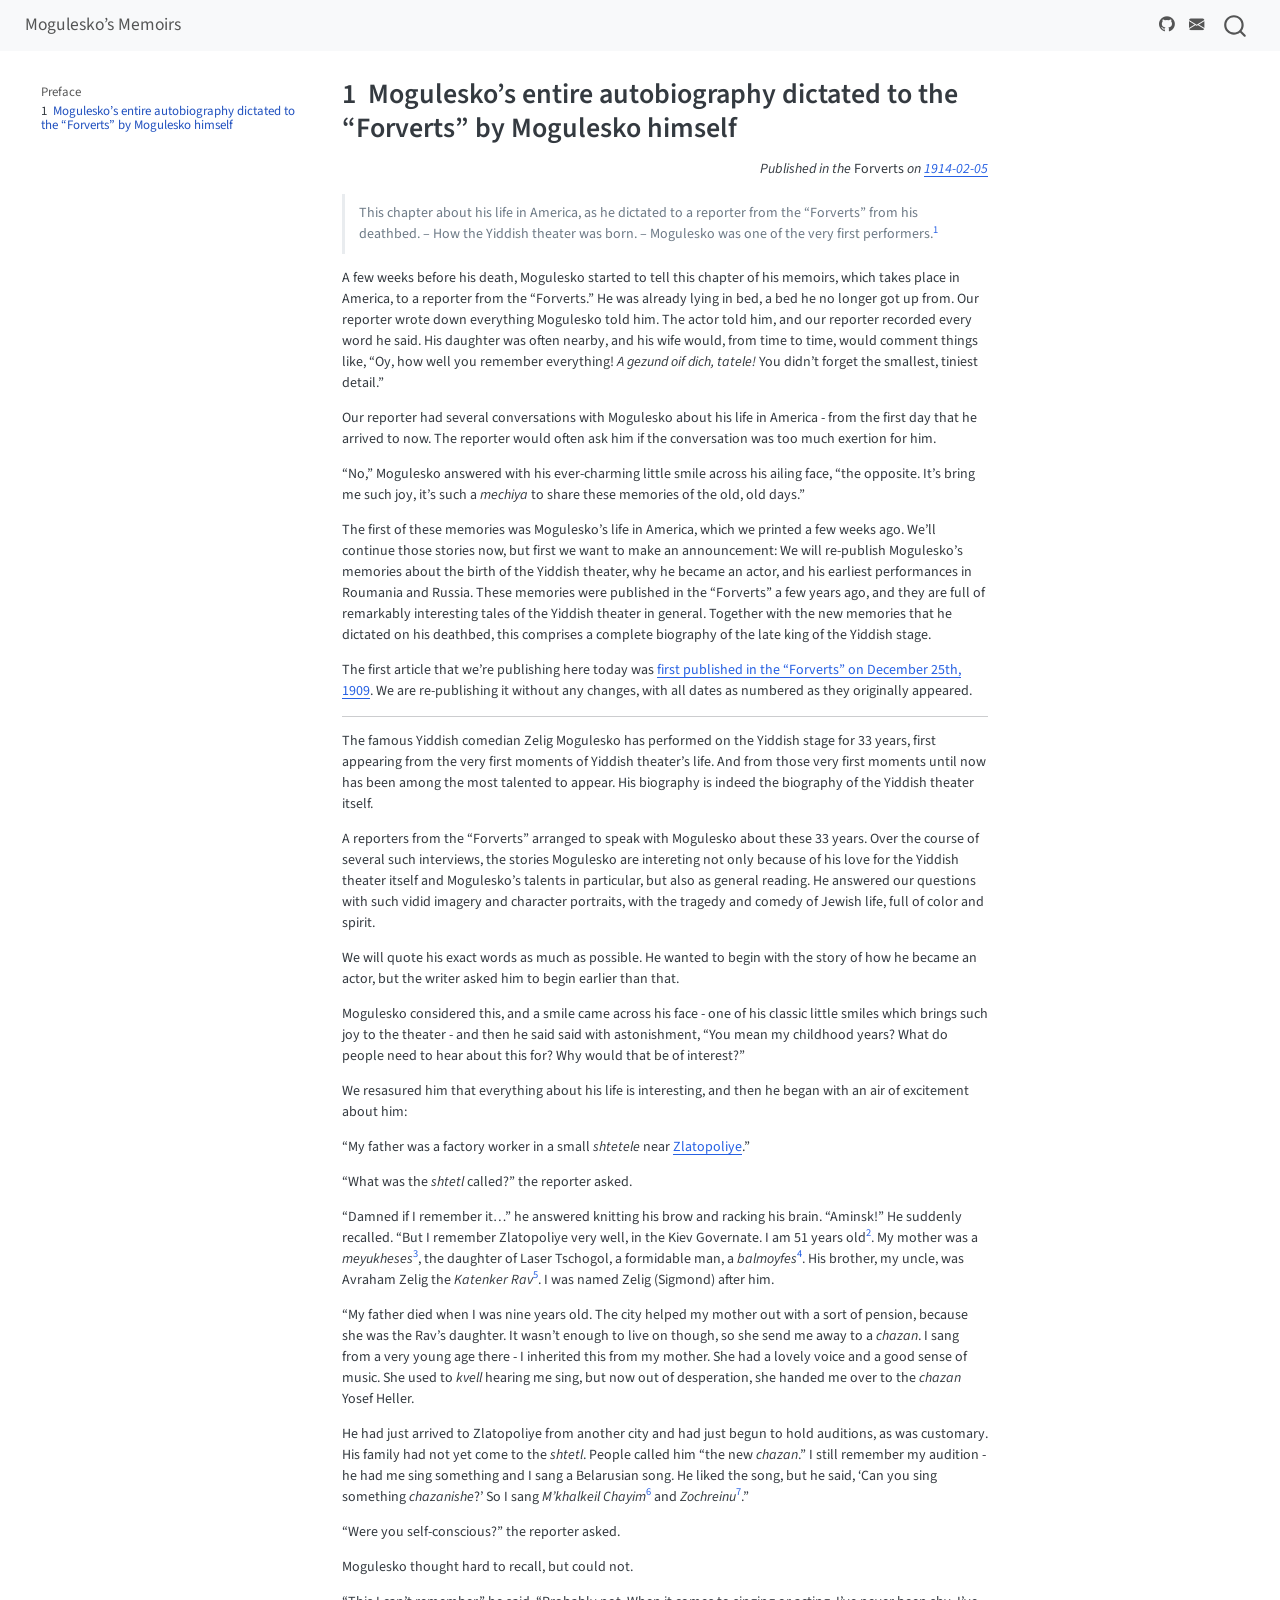
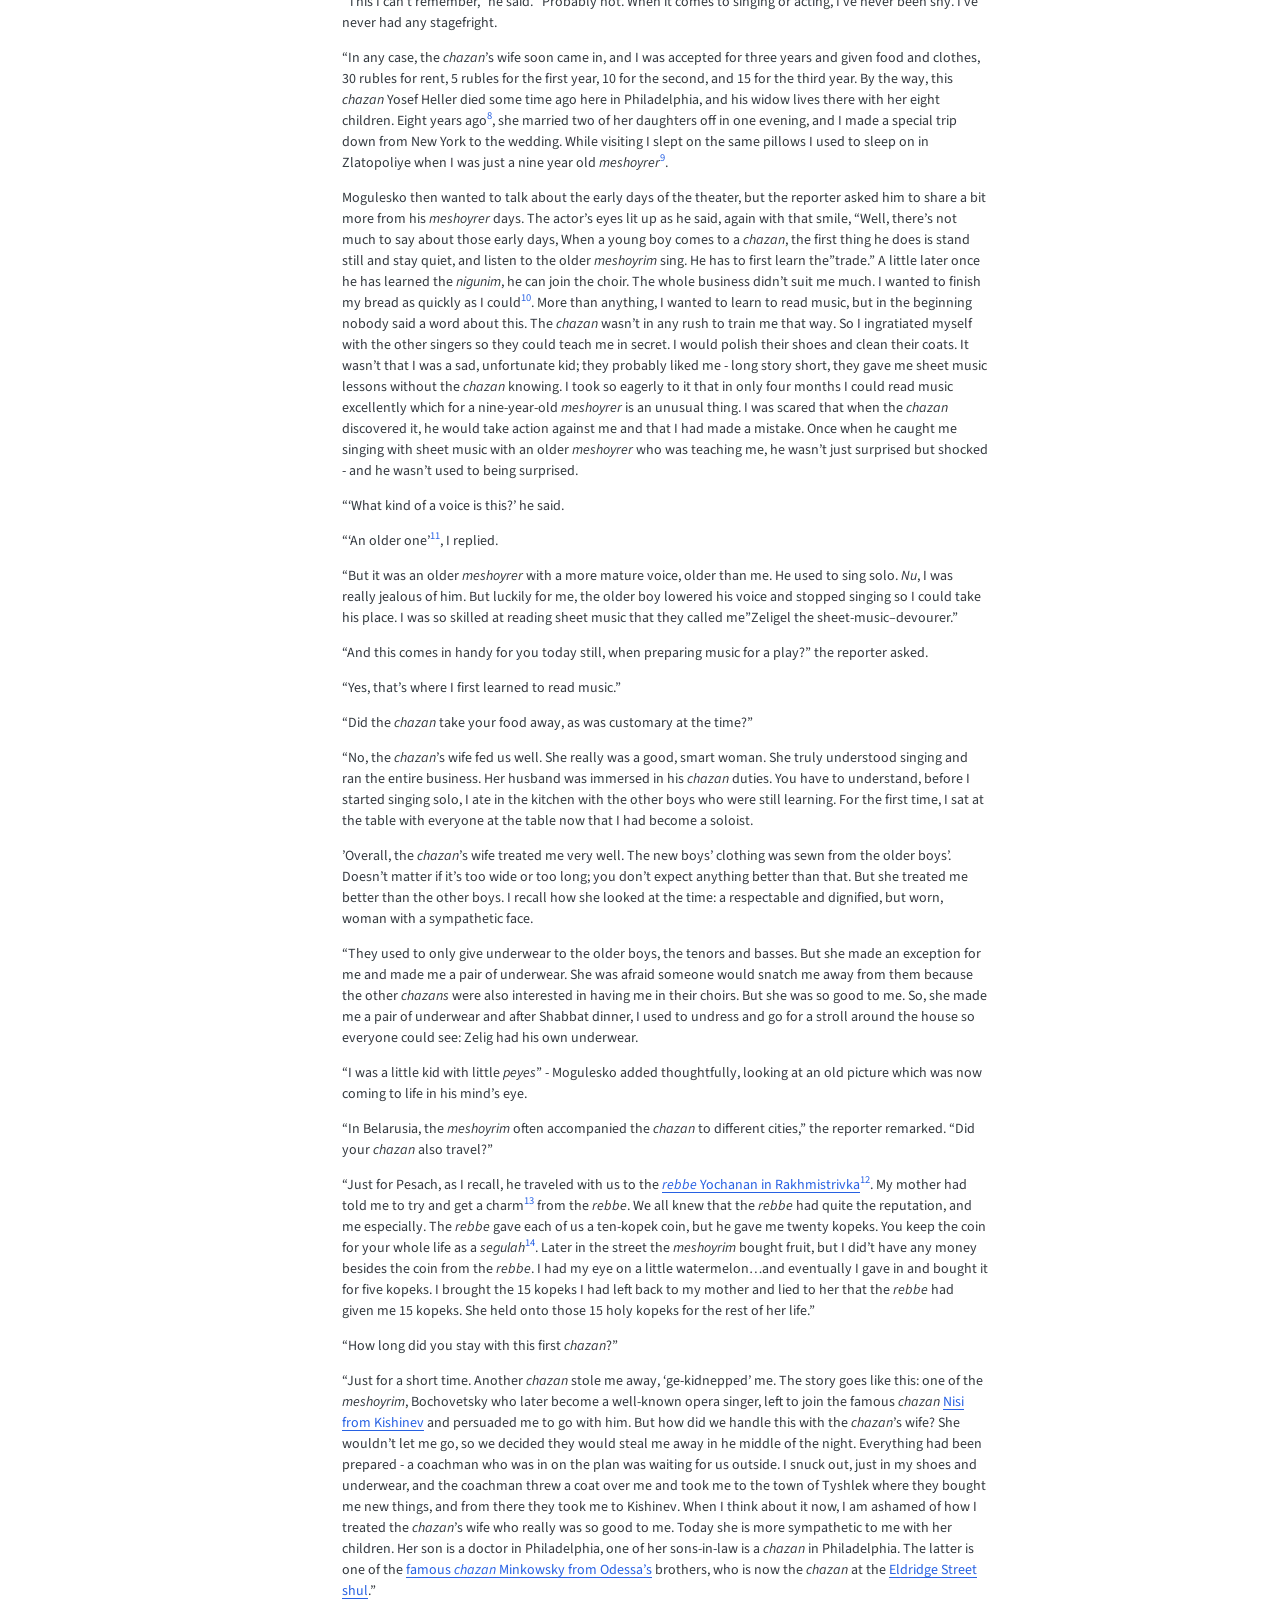
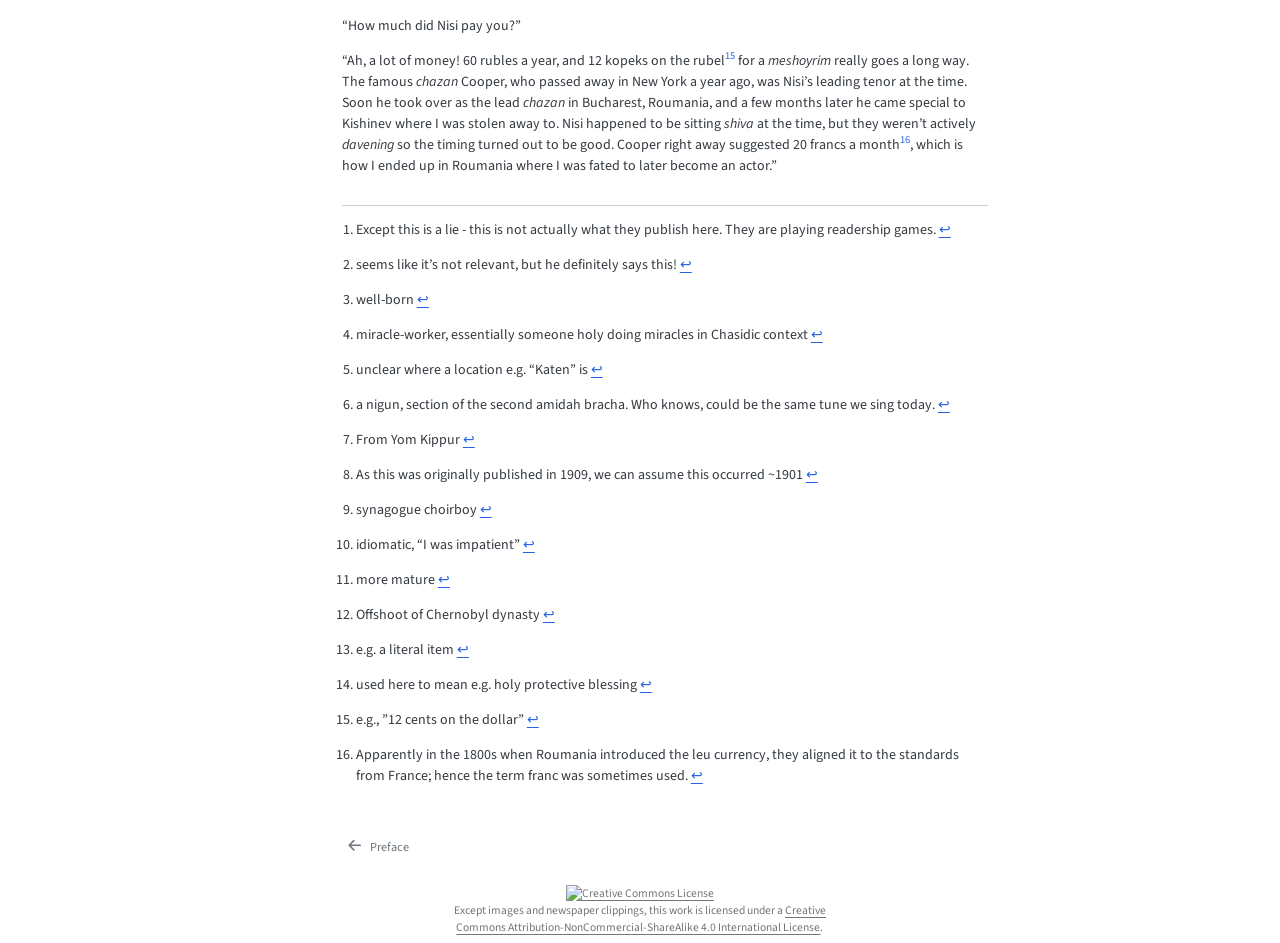
==== commit b53dd755: "Built site for gh-pages" ====
--- a/1914-02-05.html
+++ b/1914-02-05.html
@@ -2,13 +2,16 @@
 <html xmlns="http://www.w3.org/1999/xhtml" lang="en" xml:lang="en"><head>
 
 <meta charset="utf-8">
-<meta name="generator" content="quarto-1.6.39">
+<meta name="generator" content="quarto-1.9.37">
 
 <meta name="viewport" content="width=device-width, initial-scale=1.0, user-scalable=yes">
 
 
 <title>1&nbsp; Mogulesko’s entire autobiography dictated to the “Forverts” by Mogulesko himself – Mogulesko's Memoirs</title>
 <style>
+/* Default styles provided by pandoc.
+** See https://pandoc.org/MANUAL.html#variables-for-html for config info.
+*/
 code{white-space: pre-wrap;}
 span.smallcaps{font-variant: small-caps;}
 div.columns{display: flex; gap: min(4vw, 1.5em);}
@@ -31,15 +34,16 @@
 <script src="site_libs/quarto-search/quarto-search.js"></script>
 <meta name="quarto:offset" content="./">
 <link href="./index.html" rel="prev">
-<script src="site_libs/quarto-html/quarto.js"></script>
+<script src="site_libs/quarto-html/quarto.js" type="module"></script>
+<script src="site_libs/quarto-html/tabsets/tabsets.js" type="module"></script>
 <script src="site_libs/quarto-html/popper.min.js"></script>
 <script src="site_libs/quarto-html/tippy.umd.min.js"></script>
 <script src="site_libs/quarto-html/anchor.min.js"></script>
 <link href="site_libs/quarto-html/tippy.css" rel="stylesheet">
-<link href="site_libs/quarto-html/quarto-syntax-highlighting-e26003cea8cd680ca0c55a263523d882.css" rel="stylesheet" id="quarto-text-highlighting-styles">
+<link href="site_libs/quarto-html/quarto-syntax-highlighting-7f8f88aac4f3542376d5c11b86a4c14d.css" rel="stylesheet" id="quarto-text-highlighting-styles">
 <script src="site_libs/bootstrap/bootstrap.min.js"></script>
 <link href="site_libs/bootstrap/bootstrap-icons.css" rel="stylesheet">
-<link href="site_libs/bootstrap/bootstrap-a6e4fa1d3048ead461537f4605307200.min.css" rel="stylesheet" append-hash="true" id="quarto-bootstrap" data-mode="light">
+<link href="site_libs/bootstrap/bootstrap-9355fb306d8625b0b751fa4301e40a2e.min.css" rel="stylesheet" append-hash="true" id="quarto-bootstrap" data-mode="light">
 <script id="quarto-search-options" type="application/json">{
   "location": "navbar",
   "copy-button": false,
@@ -80,7 +84,7 @@
 
 </head>
 
-<body class="nav-sidebar floating nav-fixed">
+<body class="nav-sidebar floating nav-fixed quarto-light">
 
 <div id="quarto-search-results"></div>
   <header id="quarto-header" class="headroom fixed-top">
@@ -172,17 +176,20 @@
 </header>
 
 
+<div style="text-align: right;">
+<p><em>Published in the</em> Forverts <em>on <a href="https://www.nli.org.il/en/newspapers/frw/1914/02/05/01/article/17/">1914-02-05</a></em></p>
+</div>
 <blockquote class="blockquote">
-<p>This chapter about his life in America, as he dictated to a reporter from the “Forverts” from his deathbed. – How the Yiddish theater was born. – Mogulesko was one of the very first performers. <!--
+<p>This chapter about his life in America, as he dictated to a reporter from the “Forverts” from his deathbed. – How the Yiddish theater was born. – Mogulesko was one of the very first performers.<a href="#fn1" class="footnote-ref" id="fnref1" role="doc-noteref"><sup>1</sup></a> <!--
 Picture caption: 
 Sigmond Mogulesko as "Frantsele" in the operetta "The capricious _meidl_" by Goldfaden. He appeared in this role when he was 17 years old.
 --></p>
 </blockquote>
-<p>A few weeks before his death, Mogulesko started to tell this chapter of his memoirs, which takes place in America, to a reporter from the “Forverts.” He was already lying in bed, a bed he no longer got up from. Our reporter wrote down everything Mogulesko told him. The actor told him, and our reporter recorded every word he said. His daughter was often nearby, and his wife would, from time to time, would comment things like, “Oy, how well you remember everything! <em>A gezund oif dich, tatele!</em> You didn’t forget the the smallest, tiniest detail.”</p>
+<p>A few weeks before his death, Mogulesko started to tell this chapter of his memoirs, which takes place in America, to a reporter from the “Forverts.” He was already lying in bed, a bed he no longer got up from. Our reporter wrote down everything Mogulesko told him. The actor told him, and our reporter recorded every word he said. His daughter was often nearby, and his wife would, from time to time, would comment things like, “Oy, how well you remember everything! <em>A gezund oif dich, tatele!</em> You didn’t forget the smallest, tiniest detail.”</p>
 <p>Our reporter had several conversations with Mogulesko about his life in America - from the first day that he arrived to now. The reporter would often ask him if the conversation was too much exertion for him.</p>
 <p>“No,” Mogulesko answered with his ever-charming little smile across his ailing face, “the opposite. It’s bring me such joy, it’s such a <em>mechiya</em> to share these memories of the old, old days.”</p>
 <p>The first of these memories was Mogulesko’s life in America, which we printed a few weeks ago. We’ll continue those stories now, but first we want to make an announcement: We will re-publish Mogulesko’s memories about the birth of the Yiddish theater, why he became an actor, and his earliest performances in Roumania and Russia. These memories were published in the “Forverts” a few years ago, and they are full of remarkably interesting tales of the Yiddish theater in general. Together with the new memories that he dictated on his deathbed, this comprises a complete biography of the late king of the Yiddish stage.</p>
-<p>The first article that we’re publishing here today was first published in the “Forverts” on December 25th, 1909. We are re-publishing it without any changes, with all dates as numbered as they originally appeared.</p>
+<p>The first article that we’re publishing here today was <a href="https://www.nli.org.il/en/newspapers/frw/1909/12/25/01/article/33/">first published in the “Forverts” on December 25th, 1909</a>. We are re-publishing it without any changes, with all dates as numbered as they originally appeared.</p>
 <hr>
 <p>The famous Yiddish comedian Zelig Mogulesko has performed on the Yiddish stage for 33 years, first appearing from the very first moments of Yiddish theater’s life. And from those very first moments until now has been among the most talented to appear. His biography is indeed the biography of the Yiddish theater itself.</p>
 <p>A reporters from the “Forverts” arranged to speak with Mogulesko about these 33 years. Over the course of several such interviews, the stories Mogulesko are intereting not only because of his love for the Yiddish theater itself and Mogulesko’s talents in particular, but also as general reading. He answered our questions with such vidid imagery and character portraits, with the tragedy and comedy of Jewish life, full of color and spirit.</p>
@@ -191,16 +198,16 @@
 <p>We resasured him that everything about his life is interesting, and then he began with an air of excitement about him:</p>
 <p>“My father was a factory worker in a small <em>shtetele</em> near <a href="https://en.wikipedia.org/wiki/Zlatopil,_Novomyrhorod">Zlatopoliye</a>.”</p>
 <p>“What was the <em>shtetl</em> called?” the reporter asked.</p>
-<p>“Damned if I remember it…” he answered knitting his brow and racking his brain. “Aminsk!” He suddenly recalled. “But I remember Zlatopoliye very well, in the Kiev Governate. I am 51 years old<a href="#fn1" class="footnote-ref" id="fnref1" role="doc-noteref"><sup>1</sup></a>. My mother was a <em>meyukheses</em><a href="#fn2" class="footnote-ref" id="fnref2" role="doc-noteref"><sup>2</sup></a>, the daughter of Laser Tschogol, a formidable man, a <em>balmoyfes</em><a href="#fn3" class="footnote-ref" id="fnref3" role="doc-noteref"><sup>3</sup></a>. His brother, my uncle, was Avraham Zelig the <em>Katenker Rav</em><a href="#fn4" class="footnote-ref" id="fnref4" role="doc-noteref"><sup>4</sup></a>. I was named Zelig (Sigmond) after him.</p>
+<p>“Damned if I remember it…” he answered knitting his brow and racking his brain. “Aminsk!” He suddenly recalled. “But I remember Zlatopoliye very well, in the Kiev Governate. I am 51 years old<a href="#fn2" class="footnote-ref" id="fnref2" role="doc-noteref"><sup>2</sup></a>. My mother was a <em>meyukheses</em><a href="#fn3" class="footnote-ref" id="fnref3" role="doc-noteref"><sup>3</sup></a>, the daughter of Laser Tschogol, a formidable man, a <em>balmoyfes</em><a href="#fn4" class="footnote-ref" id="fnref4" role="doc-noteref"><sup>4</sup></a>. His brother, my uncle, was Avraham Zelig the <em>Katenker Rav</em><a href="#fn5" class="footnote-ref" id="fnref5" role="doc-noteref"><sup>5</sup></a>. I was named Zelig (Sigmond) after him.</p>
 <p>“My father died when I was nine years old. The city helped my mother out with a sort of pension, because she was the Rav’s daughter. It wasn’t enough to live on though, so she send me away to a <em>chazan</em>. I sang from a very young age there - I inherited this from my mother. She had a lovely voice and a good sense of music. She used to <em>kvell</em> hearing me sing, but now out of desperation, she handed me over to the <em>chazan</em> Yosef Heller.</p>
-<p>He had just arrived to Zlatopoliye from another city and had just begun to hold auditions, as was customary. His family had not yet come to the <em>shtetl</em>. People called him “the new <em>chazan</em>.” I still remember my audition - he had me sing something and I sang a Belarusian song. He liked the song, but he said, ‘Can you sing something <em>chazanishe</em>?’ So I sang <em>M’khalkeil Chayim</em><a href="#fn5" class="footnote-ref" id="fnref5" role="doc-noteref"><sup>5</sup></a> and <em>Zochreinu</em><a href="#fn6" class="footnote-ref" id="fnref6" role="doc-noteref"><sup>6</sup></a>.”</p>
+<p>He had just arrived to Zlatopoliye from another city and had just begun to hold auditions, as was customary. His family had not yet come to the <em>shtetl</em>. People called him “the new <em>chazan</em>.” I still remember my audition - he had me sing something and I sang a Belarusian song. He liked the song, but he said, ‘Can you sing something <em>chazanishe</em>?’ So I sang <em>M’khalkeil Chayim</em><a href="#fn6" class="footnote-ref" id="fnref6" role="doc-noteref"><sup>6</sup></a> and <em>Zochreinu</em><a href="#fn7" class="footnote-ref" id="fnref7" role="doc-noteref"><sup>7</sup></a>.”</p>
 <p>“Were you self-conscious?” the reporter asked.</p>
 <p>Mogulesko thought hard to recall, but could not.</p>
 <p>“This I can’t remember,” he said. “Probably not. When it comes to singing or acting, I’ve never been shy. I’ve never had any stagefright.</p>
-<p>“In any case, the <em>chazan</em>’s wife soon came in, and I was accepted for three years and given food and clothes, 30 rubles for rent, 5 rubles for the first year, 10 for the second, and 15 for the third year. By the way, this <em>chazan</em> Yosef Heller died some time ago here in Philadelphia, and his widow lives there with her eight children. Eight years ago<a href="#fn7" class="footnote-ref" id="fnref7" role="doc-noteref"><sup>7</sup></a>, she married two of her daughters off in one evening, and I made a special trip down from New York to the wedding. While visiting I slept on the same pillows I used to sleep on in Zlatopoliye when I was just a nine year old <em>meshoyrer</em><a href="#fn8" class="footnote-ref" id="fnref8" role="doc-noteref"><sup>8</sup></a>.</p>
-<p>Mogulesko then wanted to talk about the early days of the theater, but the reporter asked him to share a bit more from his <em>meshoyrer</em> days. The actor’s eyes lit up as he said, again with that smile, “Well, there’s not much to say about those early days, When a young boy comes to a <em>chazan</em>, the first thing he does is stand still and stay quiet, and listen to the older <em>meshoyrim</em> sing. He has to first learn the”trade.” A little later once he has learned the <em>niggunim</em>, he can join the choir. The whole business didn’t suit me much. I wanted to finish my bread as quickly as I could<a href="#fn9" class="footnote-ref" id="fnref9" role="doc-noteref"><sup>9</sup></a>. More than anything, I wanted to learn to read music, but in the beginning nobody said a word about this. The <em>chazan</em> wasn’t in any rush to train me that way. So I ingratiated myself with the other singers so they could teach me in secret. I would polish their shoes and clean their coats. It wasn’t that I was a sad, unfortunate kid; they probably liked me - long story short, they gave me sheet music lessons without the <em>chazan</em> knowing. I took so eagerly to it that in only four months I could read music excellently which for a nine-year-old <em>meshoyrer</em> is an unusual thing. I was scared that when the <em>chazan</em> discovered it, he would take action against me and that I had made a mistake. Once when he caught me singing with sheet music with an older <em>meshoyrer</em> who was teaching me, he wasn’t just surprised but shocked - and he wasn’t used to being surprised.</p>
+<p>“In any case, the <em>chazan</em>’s wife soon came in, and I was accepted for three years and given food and clothes, 30 rubles for rent, 5 rubles for the first year, 10 for the second, and 15 for the third year. By the way, this <em>chazan</em> Yosef Heller died some time ago here in Philadelphia, and his widow lives there with her eight children. Eight years ago<a href="#fn8" class="footnote-ref" id="fnref8" role="doc-noteref"><sup>8</sup></a>, she married two of her daughters off in one evening, and I made a special trip down from New York to the wedding. While visiting I slept on the same pillows I used to sleep on in Zlatopoliye when I was just a nine year old <em>meshoyrer</em><a href="#fn9" class="footnote-ref" id="fnref9" role="doc-noteref"><sup>9</sup></a>.</p>
+<p>Mogulesko then wanted to talk about the early days of the theater, but the reporter asked him to share a bit more from his <em>meshoyrer</em> days. The actor’s eyes lit up as he said, again with that smile, “Well, there’s not much to say about those early days, When a young boy comes to a <em>chazan</em>, the first thing he does is stand still and stay quiet, and listen to the older <em>meshoyrim</em> sing. He has to first learn the”trade.” A little later once he has learned the <em>nigunim</em>, he can join the choir. The whole business didn’t suit me much. I wanted to finish my bread as quickly as I could<a href="#fn10" class="footnote-ref" id="fnref10" role="doc-noteref"><sup>10</sup></a>. More than anything, I wanted to learn to read music, but in the beginning nobody said a word about this. The <em>chazan</em> wasn’t in any rush to train me that way. So I ingratiated myself with the other singers so they could teach me in secret. I would polish their shoes and clean their coats. It wasn’t that I was a sad, unfortunate kid; they probably liked me - long story short, they gave me sheet music lessons without the <em>chazan</em> knowing. I took so eagerly to it that in only four months I could read music excellently which for a nine-year-old <em>meshoyrer</em> is an unusual thing. I was scared that when the <em>chazan</em> discovered it, he would take action against me and that I had made a mistake. Once when he caught me singing with sheet music with an older <em>meshoyrer</em> who was teaching me, he wasn’t just surprised but shocked - and he wasn’t used to being surprised.</p>
 <p>“‘What kind of a voice is this?’ he said.</p>
-<p>“‘An older one’<a href="#fn10" class="footnote-ref" id="fnref10" role="doc-noteref"><sup>10</sup></a>, I replied.</p>
+<p>“‘An older one’<a href="#fn11" class="footnote-ref" id="fnref11" role="doc-noteref"><sup>11</sup></a>, I replied.</p>
 <p>“But it was an older <em>meshoyrer</em> with a more mature voice, older than me. He used to sing solo. <em>Nu</em>, I was really jealous of him. But luckily for me, the older boy lowered his voice and stopped singing so I could take his place. I was so skilled at reading sheet music that they called me”Zeligel the sheet-music–devourer.”</p>
 <p>“And this comes in handy for you today still, when preparing music for a play?” the reporter asked.</p>
 <p>“Yes, that’s where I first learned to read music.”</p>
@@ -210,266 +217,274 @@
 <p>“They used to only give underwear to the older boys, the tenors and basses. But she made an exception for me and made me a pair of underwear. She was afraid someone would snatch me away from them because the other <em>chazans</em> were also interested in having me in their choirs. But she was so good to me. So, she made me a pair of underwear and after Shabbat dinner, I used to undress and go for a stroll around the house so everyone could see: Zelig had his own underwear.</p>
 <p>“I was a little kid with little <em>peyes</em>” - Mogulesko added thoughtfully, looking at an old picture which was now coming to life in his mind’s eye.</p>
 <p>“In Belarusia, the <em>meshoyrim</em> often accompanied the <em>chazan</em> to different cities,” the reporter remarked. “Did your <em>chazan</em> also travel?”</p>
-<p>“Just for Pesach, as I recall, he traveled with us to the <a href="https://en.wikipedia.org/wiki/Rachmastrivka_(Hasidic_dynasty)"><em>rebbe</em> Yochanan in Rakhmistrivka</a><a href="#fn11" class="footnote-ref" id="fnref11" role="doc-noteref"><sup>11</sup></a>. My mother had told me to try and get a charm<a href="#fn12" class="footnote-ref" id="fnref12" role="doc-noteref"><sup>12</sup></a> from the <em>rebbe</em>. We all knew that the <em>rebbe</em> had quite the reputation, and me especially. The <em>rebbe</em> gave each of us a ten-kopek coin, but he gave me twenty kopeks. You keep the coin for your whole life as a <em>segulah</em><a href="#fn13" class="footnote-ref" id="fnref13" role="doc-noteref"><sup>13</sup></a>. Later in the street the <em>meshoyrim</em> bought fruit, but I did’t have any money besides the coin from the <em>rebbe</em>. I had my eye on a little watermelon…and eventually I gave in and bought it for five kopeks. I brought the 15 kopeks I had left back to my mother and lied to her that the <em>rebbe</em> had given me 15 kopeks. She held onto those 15 holy kopeks for the rest of her life.”</p>
+<p>“Just for Pesach, as I recall, he traveled with us to the <a href="https://en.wikipedia.org/wiki/Rachmastrivka_(Hasidic_dynasty)"><em>rebbe</em> Yochanan in Rakhmistrivka</a><a href="#fn12" class="footnote-ref" id="fnref12" role="doc-noteref"><sup>12</sup></a>. My mother had told me to try and get a charm<a href="#fn13" class="footnote-ref" id="fnref13" role="doc-noteref"><sup>13</sup></a> from the <em>rebbe</em>. We all knew that the <em>rebbe</em> had quite the reputation, and me especially. The <em>rebbe</em> gave each of us a ten-kopek coin, but he gave me twenty kopeks. You keep the coin for your whole life as a <em>segulah</em><a href="#fn14" class="footnote-ref" id="fnref14" role="doc-noteref"><sup>14</sup></a>. Later in the street the <em>meshoyrim</em> bought fruit, but I did’t have any money besides the coin from the <em>rebbe</em>. I had my eye on a little watermelon…and eventually I gave in and bought it for five kopeks. I brought the 15 kopeks I had left back to my mother and lied to her that the <em>rebbe</em> had given me 15 kopeks. She held onto those 15 holy kopeks for the rest of her life.”</p>
 <p>“How long did you stay with this first <em>chazan</em>?”</p>
 <p>“Just for a short time. Another <em>chazan</em> stole me away, ‘ge-kidnepped’ me. The story goes like this: one of the <em>meshoyrim</em>, Bochovetsky who later become a well-known opera singer, left to join the famous <em>chazan</em> <a href="https://en.wikipedia.org/wiki/Nissan_Spivak">Nisi from Kishinev</a> and persuaded me to go with him. But how did we handle this with the <em>chazan</em>’s wife? She wouldn’t let me go, so we decided they would steal me away in he middle of the night. Everything had been prepared - a coachman who was in on the plan was waiting for us outside. I snuck out, just in my shoes and underwear, and the coachman threw a coat over me and took me to the town of Tyshlek where they bought me new things, and from there they took me to Kishinev. When I think about it now, I am ashamed of how I treated the <em>chazan</em>’s wife who really was so good to me. Today she is more sympathetic to me with her children. Her son is a doctor in Philadelphia, one of her sons-in-law is a <em>chazan</em> in Philadelphia. The latter is one of the <a href="https://en.wikipedia.org/wiki/Pinhas_Minkowsky">famous <em>chazan</em> Minkowsky from Odessa’s</a> brothers, who is now the <em>chazan</em> at the <a href="https://www.eldridgestreet.org">Eldridge Street shul</a>.”</p>
 <p>“How much did Nisi pay you?”</p>
-<p>“Ah, a lot of money! 60 rubles a year, and 12 kopeks on the rubel<a href="#fn14" class="footnote-ref" id="fnref14" role="doc-noteref"><sup>14</sup></a> for a <em>meshoyrim</em> really goes a long way. The famous <em>chazan</em> Cooper, who passed away in New York a year ago, was Nisi’s leading tenor at the time. Soon he took over as the lead <em>chazan</em> in Bucharest, Roumania, and a few months later he came special to Kishinev where I was stolen away to. Nisi happened to be sitting <em>shiva</em> at the time, but they weren’t actively <em>davening</em> so the timing turned out to be good. Cooper right away suggested 20 francs a month<a href="#fn15" class="footnote-ref" id="fnref15" role="doc-noteref"><sup>15</sup></a>, which is how I ended up in Roumania where I was fated to later become an actor.”</p>
+<p>“Ah, a lot of money! 60 rubles a year, and 12 kopeks on the rubel<a href="#fn15" class="footnote-ref" id="fnref15" role="doc-noteref"><sup>15</sup></a> for a <em>meshoyrim</em> really goes a long way. The famous <em>chazan</em> Cooper, who passed away in New York a year ago, was Nisi’s leading tenor at the time. Soon he took over as the lead <em>chazan</em> in Bucharest, Roumania, and a few months later he came special to Kishinev where I was stolen away to. Nisi happened to be sitting <em>shiva</em> at the time, but they weren’t actively <em>davening</em> so the timing turned out to be good. Cooper right away suggested 20 francs a month<a href="#fn16" class="footnote-ref" id="fnref16" role="doc-noteref"><sup>16</sup></a>, which is how I ended up in Roumania where I was fated to later become an actor.”</p>
 
 
 <section id="footnotes" class="footnotes footnotes-end-of-document" role="doc-endnotes">
 <hr>
 <ol>
-<li id="fn1"><p>seems like it’s not relevant, but he definitely says this!<a href="#fnref1" class="footnote-back" role="doc-backlink">↩︎</a></p></li>
-<li id="fn2"><p>well-born<a href="#fnref2" class="footnote-back" role="doc-backlink">↩︎</a></p></li>
-<li id="fn3"><p>miracle-worker, essentially someone holy doing miracles in Chasidic context<a href="#fnref3" class="footnote-back" role="doc-backlink">↩︎</a></p></li>
-<li id="fn4"><p>unclear where a location e.g.&nbsp;“Katen” is<a href="#fnref4" class="footnote-back" role="doc-backlink">↩︎</a></p></li>
-<li id="fn5"><p>a niggun, section of the second amidah bracha. Who knows, could be the same tune we sing today.<a href="#fnref5" class="footnote-back" role="doc-backlink">↩︎</a></p></li>
-<li id="fn6"><p>From Yom Kippur<a href="#fnref6" class="footnote-back" role="doc-backlink">↩︎</a></p></li>
-<li id="fn7"><p>As this was originally published in 1909, we can assume this occurred ~1901<a href="#fnref7" class="footnote-back" role="doc-backlink">↩︎</a></p></li>
-<li id="fn8"><p>synagogue choirboy<a href="#fnref8" class="footnote-back" role="doc-backlink">↩︎</a></p></li>
-<li id="fn9"><p>idiomatic, “I was impatient”<a href="#fnref9" class="footnote-back" role="doc-backlink">↩︎</a></p></li>
-<li id="fn10"><p>more mature<a href="#fnref10" class="footnote-back" role="doc-backlink">↩︎</a></p></li>
-<li id="fn11"><p>Offshoot of Chernobyl dynasty<a href="#fnref11" class="footnote-back" role="doc-backlink">↩︎</a></p></li>
-<li id="fn12"><p>e.g.&nbsp;a literal item<a href="#fnref12" class="footnote-back" role="doc-backlink">↩︎</a></p></li>
-<li id="fn13"><p>used here to mean e.g.&nbsp;holy protective blessing<a href="#fnref13" class="footnote-back" role="doc-backlink">↩︎</a></p></li>
-<li id="fn14"><p>e.g., ”12 cents on the dollar”<a href="#fnref14" class="footnote-back" role="doc-backlink">↩︎</a></p></li>
-<li id="fn15"><p>Apparently in the 1800s when Roumania introduced the leu currency, they aligned it to the standards from France; hence the term franc was sometimes used.<a href="#fnref15" class="footnote-back" role="doc-backlink">↩︎</a></p></li>
+<li id="fn1"><p>Except this is a lie - this is not actually what they publish here. They are playing readership games.<a href="#fnref1" class="footnote-back" role="doc-backlink">↩︎</a></p></li>
+<li id="fn2"><p>seems like it’s not relevant, but he definitely says this!<a href="#fnref2" class="footnote-back" role="doc-backlink">↩︎</a></p></li>
+<li id="fn3"><p>well-born<a href="#fnref3" class="footnote-back" role="doc-backlink">↩︎</a></p></li>
+<li id="fn4"><p>miracle-worker, essentially someone holy doing miracles in Chasidic context<a href="#fnref4" class="footnote-back" role="doc-backlink">↩︎</a></p></li>
+<li id="fn5"><p>unclear where a location e.g.&nbsp;“Katen” is<a href="#fnref5" class="footnote-back" role="doc-backlink">↩︎</a></p></li>
+<li id="fn6"><p>a nigun, section of the second amidah bracha. Who knows, could be the same tune we sing today.<a href="#fnref6" class="footnote-back" role="doc-backlink">↩︎</a></p></li>
+<li id="fn7"><p>From Yom Kippur<a href="#fnref7" class="footnote-back" role="doc-backlink">↩︎</a></p></li>
+<li id="fn8"><p>As this was originally published in 1909, we can assume this occurred ~1901<a href="#fnref8" class="footnote-back" role="doc-backlink">↩︎</a></p></li>
+<li id="fn9"><p>synagogue choirboy<a href="#fnref9" class="footnote-back" role="doc-backlink">↩︎</a></p></li>
+<li id="fn10"><p>idiomatic, “I was impatient”<a href="#fnref10" class="footnote-back" role="doc-backlink">↩︎</a></p></li>
+<li id="fn11"><p>more mature<a href="#fnref11" class="footnote-back" role="doc-backlink">↩︎</a></p></li>
+<li id="fn12"><p>Offshoot of Chernobyl dynasty<a href="#fnref12" class="footnote-back" role="doc-backlink">↩︎</a></p></li>
+<li id="fn13"><p>e.g.&nbsp;a literal item<a href="#fnref13" class="footnote-back" role="doc-backlink">↩︎</a></p></li>
+<li id="fn14"><p>used here to mean e.g.&nbsp;holy protective blessing<a href="#fnref14" class="footnote-back" role="doc-backlink">↩︎</a></p></li>
+<li id="fn15"><p>e.g., ”12 cents on the dollar”<a href="#fnref15" class="footnote-back" role="doc-backlink">↩︎</a></p></li>
+<li id="fn16"><p>Apparently in the 1800s when Roumania introduced the leu currency, they aligned it to the standards from France; hence the term franc was sometimes used.<a href="#fnref16" class="footnote-back" role="doc-backlink">↩︎</a></p></li>
 </ol>
 </section>
 
 </main> <!-- /main -->
 <script id="quarto-html-after-body" type="application/javascript">
-window.document.addEventListener("DOMContentLoaded", function (event) {
-  const toggleBodyColorMode = (bsSheetEl) => {
-    const mode = bsSheetEl.getAttribute("data-mode");
-    const bodyEl = window.document.querySelector("body");
-    if (mode === "dark") {
-      bodyEl.classList.add("quarto-dark");
-      bodyEl.classList.remove("quarto-light");
-    } else {
-      bodyEl.classList.add("quarto-light");
-      bodyEl.classList.remove("quarto-dark");
-    }
-  }
-  const toggleBodyColorPrimary = () => {
-    const bsSheetEl = window.document.querySelector("link#quarto-bootstrap");
-    if (bsSheetEl) {
-      toggleBodyColorMode(bsSheetEl);
-    }
-  }
-  toggleBodyColorPrimary();  
-  const icon = "";
-  const anchorJS = new window.AnchorJS();
-  anchorJS.options = {
-    placement: 'right',
-    icon: icon
-  };
-  anchorJS.add('.anchored');
-  const isCodeAnnotation = (el) => {
-    for (const clz of el.classList) {
-      if (clz.startsWith('code-annotation-')) {                     
-        return true;
-      }
-    }
-    return false;
-  }
-  const onCopySuccess = function(e) {
-    // button target
-    const button = e.trigger;
-    // don't keep focus
-    button.blur();
-    // flash "checked"
-    button.classList.add('code-copy-button-checked');
-    var currentTitle = button.getAttribute("title");
-    button.setAttribute("title", "Copied!");
-    let tooltip;
-    if (window.bootstrap) {
-      button.setAttribute("data-bs-toggle", "tooltip");
-      button.setAttribute("data-bs-placement", "left");
-      button.setAttribute("data-bs-title", "Copied!");
-      tooltip = new bootstrap.Tooltip(button, 
-        { trigger: "manual", 
-          customClass: "code-copy-button-tooltip",
-          offset: [0, -8]});
-      tooltip.show();    
-    }
-    setTimeout(function() {
-      if (tooltip) {
-        tooltip.hide();
-        button.removeAttribute("data-bs-title");
-        button.removeAttribute("data-bs-toggle");
-        button.removeAttribute("data-bs-placement");
-      }
-      button.setAttribute("title", currentTitle);
-      button.classList.remove('code-copy-button-checked');
-    }, 1000);
-    // clear code selection
-    e.clearSelection();
-  }
-  const getTextToCopy = function(trigger) {
-      const codeEl = trigger.previousElementSibling.cloneNode(true);
+  window.document.addEventListener("DOMContentLoaded", function (event) {
+    const icon = "";
+    const anchorJS = new window.AnchorJS();
+    anchorJS.options = {
+      placement: 'right',
+      icon: icon
+    };
+    anchorJS.add('.anchored');
+    const isCodeAnnotation = (el) => {
+      for (const clz of el.classList) {
+        if (clz.startsWith('code-annotation-')) {                     
+          return true;
+        }
+      }
+      return false;
+    }
+    const onCopySuccess = function(e) {
+      // button target
+      const button = e.trigger;
+      // don't keep focus
+      button.blur();
+      // flash "checked"
+      button.classList.add('code-copy-button-checked');
+      var currentTitle = button.getAttribute("title");
+      button.setAttribute("title", "Copied!");
+      let tooltip;
+      if (window.bootstrap) {
+        button.setAttribute("data-bs-toggle", "tooltip");
+        button.setAttribute("data-bs-placement", "left");
+        button.setAttribute("data-bs-title", "Copied!");
+        tooltip = new bootstrap.Tooltip(button, 
+          { trigger: "manual", 
+            customClass: "code-copy-button-tooltip",
+            offset: [0, -8]});
+        tooltip.show();    
+      }
+      setTimeout(function() {
+        if (tooltip) {
+          tooltip.hide();
+          button.removeAttribute("data-bs-title");
+          button.removeAttribute("data-bs-toggle");
+          button.removeAttribute("data-bs-placement");
+        }
+        button.setAttribute("title", currentTitle);
+        button.classList.remove('code-copy-button-checked');
+      }, 1000);
+      // clear code selection
+      e.clearSelection();
+    }
+    const getTextToCopy = function(trigger) {
+      const outerScaffold = trigger.parentElement.cloneNode(true);
+      const codeEl = outerScaffold.querySelector('code');
       for (const childEl of codeEl.children) {
         if (isCodeAnnotation(childEl)) {
           childEl.remove();
         }
       }
       return codeEl.innerText;
-  }
-  const clipboard = new window.ClipboardJS('.code-copy-button:not([data-in-quarto-modal])', {
-    text: getTextToCopy
-  });
-  clipboard.on('success', onCopySuccess);
-  if (window.document.getElementById('quarto-embedded-source-code-modal')) {
-    const clipboardModal = new window.ClipboardJS('.code-copy-button[data-in-quarto-modal]', {
-      text: getTextToCopy,
-      container: window.document.getElementById('quarto-embedded-source-code-modal')
+    }
+    const clipboard = new window.ClipboardJS('.code-copy-button:not([data-in-quarto-modal])', {
+      text: getTextToCopy
     });
-    clipboardModal.on('success', onCopySuccess);
-  }
-    var localhostRegex = new RegExp(/^(?:http|https):\/\/localhost\:?[0-9]*\//);
-    var mailtoRegex = new RegExp(/^mailto:/);
-      var filterRegex = new RegExp('/' + window.location.host + '/');
-    var isInternal = (href) => {
-        return filterRegex.test(href) || localhostRegex.test(href) || mailtoRegex.test(href);
-    }
-    // Inspect non-navigation links and adorn them if external
- 	var links = window.document.querySelectorAll('a[href]:not(.nav-link):not(.navbar-brand):not(.toc-action):not(.sidebar-link):not(.sidebar-item-toggle):not(.pagination-link):not(.no-external):not([aria-hidden]):not(.dropdown-item):not(.quarto-navigation-tool):not(.about-link)');
-    for (var i=0; i<links.length; i++) {
-      const link = links[i];
-      if (!isInternal(link.href)) {
-        // undo the damage that might have been done by quarto-nav.js in the case of
-        // links that we want to consider external
-        if (link.dataset.originalHref !== undefined) {
-          link.href = link.dataset.originalHref;
-        }
-      }
-    }
-  function tippyHover(el, contentFn, onTriggerFn, onUntriggerFn) {
-    const config = {
-      allowHTML: true,
-      maxWidth: 500,
-      delay: 100,
-      arrow: false,
-      appendTo: function(el) {
-          return el.parentElement;
-      },
-      interactive: true,
-      interactiveBorder: 10,
-      theme: 'quarto',
-      placement: 'bottom-start',
-    };
-    if (contentFn) {
-      config.content = contentFn;
-    }
-    if (onTriggerFn) {
-      config.onTrigger = onTriggerFn;
-    }
-    if (onUntriggerFn) {
-      config.onUntrigger = onUntriggerFn;
-    }
-    window.tippy(el, config); 
-  }
-  const noterefs = window.document.querySelectorAll('a[role="doc-noteref"]');
-  for (var i=0; i<noterefs.length; i++) {
-    const ref = noterefs[i];
-    tippyHover(ref, function() {
-      // use id or data attribute instead here
-      let href = ref.getAttribute('data-footnote-href') || ref.getAttribute('href');
-      try { href = new URL(href).hash; } catch {}
-      const id = href.replace(/^#\/?/, "");
-      const note = window.document.getElementById(id);
-      if (note) {
-        return note.innerHTML;
+    clipboard.on('success', onCopySuccess);
+    if (window.document.getElementById('quarto-embedded-source-code-modal')) {
+      const clipboardModal = new window.ClipboardJS('.code-copy-button[data-in-quarto-modal]', {
+        text: getTextToCopy,
+        container: window.document.getElementById('quarto-embedded-source-code-modal')
+      });
+      clipboardModal.on('success', onCopySuccess);
+    }
+      var localhostRegex = new RegExp(/^(?:http|https):\/\/localhost\:?[0-9]*\//);
+      var mailtoRegex = new RegExp(/^mailto:/);
+        var filterRegex = new RegExp('/' + window.location.host + '/');
+      var isInternal = (href) => {
+          return filterRegex.test(href) || localhostRegex.test(href) || mailtoRegex.test(href);
+      }
+      // Inspect non-navigation links and adorn them if external
+     var links = window.document.querySelectorAll('a[href]:not(.nav-link):not(.navbar-brand):not(.toc-action):not(.sidebar-link):not(.sidebar-item-toggle):not(.pagination-link):not(.no-external):not([aria-hidden]):not(.dropdown-item):not(.quarto-navigation-tool):not(.about-link)');
+      for (var i=0; i<links.length; i++) {
+        const link = links[i];
+        if (!isInternal(link.href)) {
+          // undo the damage that might have been done by quarto-nav.js in the case of
+          // links that we want to consider external
+          if (link.dataset.originalHref !== undefined) {
+            link.href = link.dataset.originalHref;
+          }
+        }
+      }
+    function tippyHover(el, contentFn, onTriggerFn, onUntriggerFn) {
+      const config = {
+        allowHTML: true,
+        maxWidth: 500,
+        delay: 100,
+        arrow: false,
+        appendTo: function(el) {
+            return el.parentElement;
+        },
+        interactive: true,
+        interactiveBorder: 10,
+        theme: 'quarto',
+        placement: 'bottom-start',
+      };
+      if (contentFn) {
+        config.content = contentFn;
+      }
+      if (onTriggerFn) {
+        config.onTrigger = onTriggerFn;
+      }
+      if (onUntriggerFn) {
+        config.onUntrigger = onUntriggerFn;
+      }
+      window.tippy(el, config); 
+    }
+    const noterefs = window.document.querySelectorAll('a[role="doc-noteref"]');
+    for (var i=0; i<noterefs.length; i++) {
+      const ref = noterefs[i];
+      tippyHover(ref, function() {
+        // use id or data attribute instead here
+        let href = ref.getAttribute('data-footnote-href') || ref.getAttribute('href');
+        try { href = new URL(href).hash; } catch {}
+        const id = href.replace(/^#\/?/, "");
+        const note = window.document.getElementById(id);
+        if (note) {
+          return note.innerHTML;
+        } else {
+          return "";
+        }
+      });
+    }
+    const xrefs = window.document.querySelectorAll('a.quarto-xref');
+    const processXRef = (id, note) => {
+      // Strip column container classes
+      const stripColumnClz = (el) => {
+        el.classList.remove("page-full", "page-columns");
+        if (el.children) {
+          for (const child of el.children) {
+            stripColumnClz(child);
+          }
+        }
+      }
+      stripColumnClz(note)
+      if (id === null || id.startsWith('sec-')) {
+        // Special case sections, only their first couple elements
+        const container = document.createElement("div");
+        if (note.children && note.children.length > 2) {
+          container.appendChild(note.children[0].cloneNode(true));
+          for (let i = 1; i < note.children.length; i++) {
+            const child = note.children[i];
+            if (child.tagName === "P" && child.innerText === "") {
+              continue;
+            } else {
+              container.appendChild(child.cloneNode(true));
+              break;
+            }
+          }
+          if (window.Quarto?.typesetMath) {
+            window.Quarto.typesetMath(container);
+          }
+          return container.innerHTML
+        } else {
+          if (window.Quarto?.typesetMath) {
+            window.Quarto.typesetMath(note);
+          }
+          return note.innerHTML;
+        }
       } else {
-        return "";
-      }
-    });
-  }
-  const xrefs = window.document.querySelectorAll('a.quarto-xref');
-  const processXRef = (id, note) => {
-    // Strip column container classes
-    const stripColumnClz = (el) => {
-      el.classList.remove("page-full", "page-columns");
-      if (el.children) {
-        for (const child of el.children) {
-          stripColumnClz(child);
-        }
-      }
-    }
-    stripColumnClz(note)
-    if (id === null || id.startsWith('sec-')) {
-      // Special case sections, only their first couple elements
-      const container = document.createElement("div");
-      if (note.children && note.children.length > 2) {
-        container.appendChild(note.children[0].cloneNode(true));
-        for (let i = 1; i < note.children.length; i++) {
-          const child = note.children[i];
-          if (child.tagName === "P" && child.innerText === "") {
-            continue;
-          } else {
-            container.appendChild(child.cloneNode(true));
-            break;
-          }
-        }
-        if (window.Quarto?.typesetMath) {
-          window.Quarto.typesetMath(container);
-        }
-        return container.innerHTML
-      } else {
+        // Remove any anchor links if they are present
+        const anchorLink = note.querySelector('a.anchorjs-link');
+        if (anchorLink) {
+          anchorLink.remove();
+        }
         if (window.Quarto?.typesetMath) {
           window.Quarto.typesetMath(note);
         }
-        return note.innerHTML;
-      }
-    } else {
-      // Remove any anchor links if they are present
-      const anchorLink = note.querySelector('a.anchorjs-link');
-      if (anchorLink) {
-        anchorLink.remove();
-      }
-      if (window.Quarto?.typesetMath) {
-        window.Quarto.typesetMath(note);
-      }
-      if (note.classList.contains("callout")) {
-        return note.outerHTML;
-      } else {
-        return note.innerHTML;
-      }
-    }
-  }
-  for (var i=0; i<xrefs.length; i++) {
-    const xref = xrefs[i];
-    tippyHover(xref, undefined, function(instance) {
-      instance.disable();
-      let url = xref.getAttribute('href');
-      let hash = undefined; 
-      if (url.startsWith('#')) {
-        hash = url;
-      } else {
-        try { hash = new URL(url).hash; } catch {}
-      }
-      if (hash) {
-        const id = hash.replace(/^#\/?/, "");
-        const note = window.document.getElementById(id);
-        if (note !== null) {
-          try {
-            const html = processXRef(id, note.cloneNode(true));
-            instance.setContent(html);
-          } finally {
-            instance.enable();
-            instance.show();
-          }
+        if (note.classList.contains("callout")) {
+          return note.outerHTML;
         } else {
-          // See if we can fetch this
-          fetch(url.split('#')[0])
+          return note.innerHTML;
+        }
+      }
+    }
+    for (var i=0; i<xrefs.length; i++) {
+      const xref = xrefs[i];
+      tippyHover(xref, undefined, function(instance) {
+        instance.disable();
+        let url = xref.getAttribute('href');
+        let hash = undefined; 
+        if (url.startsWith('#')) {
+          hash = url;
+        } else {
+          try { hash = new URL(url).hash; } catch {}
+        }
+        if (hash) {
+          const id = hash.replace(/^#\/?/, "");
+          const note = window.document.getElementById(id);
+          if (note !== null) {
+            try {
+              const html = processXRef(id, note.cloneNode(true));
+              instance.setContent(html);
+            } finally {
+              instance.enable();
+              instance.show();
+            }
+          } else {
+            // See if we can fetch this
+            fetch(url.split('#')[0])
+            .then(res => res.text())
+            .then(html => {
+              const parser = new DOMParser();
+              const htmlDoc = parser.parseFromString(html, "text/html");
+              const note = htmlDoc.getElementById(id);
+              if (note !== null) {
+                const html = processXRef(id, note);
+                instance.setContent(html);
+              } 
+            }).finally(() => {
+              instance.enable();
+              instance.show();
+            });
+          }
+        } else {
+          // See if we can fetch a full url (with no hash to target)
+          // This is a special case and we should probably do some content thinning / targeting
+          fetch(url)
           .then(res => res.text())
           .then(html => {
             const parser = new DOMParser();
             const htmlDoc = parser.parseFromString(html, "text/html");
-            const note = htmlDoc.getElementById(id);
+            const note = htmlDoc.querySelector('main.content');
             if (note !== null) {
-              const html = processXRef(id, note);
+              // This should only happen for chapter cross references
+              // (since there is no id in the URL)
+              // remove the first header
+              if (note.children.length > 0 && note.children[0].tagName === "HEADER") {
+                note.children[0].remove();
+              }
+              const html = processXRef(null, note);
               instance.setContent(html);
             } 
           }).finally(() => {
@@ -477,185 +492,161 @@
             instance.show();
           });
         }
+      }, function(instance) {
+      });
+    }
+        let selectedAnnoteEl;
+        const selectorForAnnotation = ( cell, annotation) => {
+          let cellAttr = 'data-code-cell="' + cell + '"';
+          let lineAttr = 'data-code-annotation="' +  annotation + '"';
+          const selector = 'span[' + cellAttr + '][' + lineAttr + ']';
+          return selector;
+        }
+        const selectCodeLines = (annoteEl) => {
+          const doc = window.document;
+          const targetCell = annoteEl.getAttribute("data-target-cell");
+          const targetAnnotation = annoteEl.getAttribute("data-target-annotation");
+          const annoteSpan = window.document.querySelector(selectorForAnnotation(targetCell, targetAnnotation));
+          const lines = annoteSpan.getAttribute("data-code-lines").split(",");
+          const lineIds = lines.map((line) => {
+            return targetCell + "-" + line;
+          })
+          let top = null;
+          let height = null;
+          let parent = null;
+          if (lineIds.length > 0) {
+              //compute the position of the single el (top and bottom and make a div)
+              const el = window.document.getElementById(lineIds[0]);
+              top = el.offsetTop;
+              height = el.offsetHeight;
+              parent = el.parentElement.parentElement;
+            if (lineIds.length > 1) {
+              const lastEl = window.document.getElementById(lineIds[lineIds.length - 1]);
+              const bottom = lastEl.offsetTop + lastEl.offsetHeight;
+              height = bottom - top;
+            }
+            if (top !== null && height !== null && parent !== null) {
+              // cook up a div (if necessary) and position it 
+              let div = window.document.getElementById("code-annotation-line-highlight");
+              if (div === null) {
+                div = window.document.createElement("div");
+                div.setAttribute("id", "code-annotation-line-highlight");
+                div.style.position = 'absolute';
+                parent.appendChild(div);
+              }
+              div.style.top = top - 2 + "px";
+              div.style.height = height + 4 + "px";
+              div.style.left = 0;
+              let gutterDiv = window.document.getElementById("code-annotation-line-highlight-gutter");
+              if (gutterDiv === null) {
+                gutterDiv = window.document.createElement("div");
+                gutterDiv.setAttribute("id", "code-annotation-line-highlight-gutter");
+                gutterDiv.style.position = 'absolute';
+                const codeCell = window.document.getElementById(targetCell);
+                const gutter = codeCell.querySelector('.code-annotation-gutter');
+                gutter.appendChild(gutterDiv);
+              }
+              gutterDiv.style.top = top - 2 + "px";
+              gutterDiv.style.height = height + 4 + "px";
+            }
+            selectedAnnoteEl = annoteEl;
+          }
+        };
+        const unselectCodeLines = () => {
+          const elementsIds = ["code-annotation-line-highlight", "code-annotation-line-highlight-gutter"];
+          elementsIds.forEach((elId) => {
+            const div = window.document.getElementById(elId);
+            if (div) {
+              div.remove();
+            }
+          });
+          selectedAnnoteEl = undefined;
+        };
+          // Handle positioning of the toggle
+      window.addEventListener(
+        "resize",
+        throttle(() => {
+          elRect = undefined;
+          if (selectedAnnoteEl) {
+            selectCodeLines(selectedAnnoteEl);
+          }
+        }, 10)
+      );
+      function throttle(fn, ms) {
+      let throttle = false;
+      let timer;
+        return (...args) => {
+          if(!throttle) { // first call gets through
+              fn.apply(this, args);
+              throttle = true;
+          } else { // all the others get throttled
+              if(timer) clearTimeout(timer); // cancel #2
+              timer = setTimeout(() => {
+                fn.apply(this, args);
+                timer = throttle = false;
+              }, ms);
+          }
+        };
+      }
+        // Attach click handler to the DT
+        const annoteDls = window.document.querySelectorAll('dt[data-target-cell]');
+        for (const annoteDlNode of annoteDls) {
+          annoteDlNode.addEventListener('click', (event) => {
+            const clickedEl = event.target;
+            if (clickedEl !== selectedAnnoteEl) {
+              unselectCodeLines();
+              const activeEl = window.document.querySelector('dt[data-target-cell].code-annotation-active');
+              if (activeEl) {
+                activeEl.classList.remove('code-annotation-active');
+              }
+              selectCodeLines(clickedEl);
+              clickedEl.classList.add('code-annotation-active');
+            } else {
+              // Unselect the line
+              unselectCodeLines();
+              clickedEl.classList.remove('code-annotation-active');
+            }
+          });
+        }
+    const findCites = (el) => {
+      const parentEl = el.parentElement;
+      if (parentEl) {
+        const cites = parentEl.dataset.cites;
+        if (cites) {
+          return {
+            el,
+            cites: cites.split(' ')
+          };
+        } else {
+          return findCites(el.parentElement)
+        }
       } else {
-        // See if we can fetch a full url (with no hash to target)
-        // This is a special case and we should probably do some content thinning / targeting
-        fetch(url)
-        .then(res => res.text())
-        .then(html => {
-          const parser = new DOMParser();
-          const htmlDoc = parser.parseFromString(html, "text/html");
-          const note = htmlDoc.querySelector('main.content');
-          if (note !== null) {
-            // This should only happen for chapter cross references
-            // (since there is no id in the URL)
-            // remove the first header
-            if (note.children.length > 0 && note.children[0].tagName === "HEADER") {
-              note.children[0].remove();
+        return undefined;
+      }
+    };
+    var bibliorefs = window.document.querySelectorAll('a[role="doc-biblioref"]');
+    for (var i=0; i<bibliorefs.length; i++) {
+      const ref = bibliorefs[i];
+      const citeInfo = findCites(ref);
+      if (citeInfo) {
+        tippyHover(citeInfo.el, function() {
+          var popup = window.document.createElement('div');
+          citeInfo.cites.forEach(function(cite) {
+            var citeDiv = window.document.createElement('div');
+            citeDiv.classList.add('hanging-indent');
+            citeDiv.classList.add('csl-entry');
+            var biblioDiv = window.document.getElementById('ref-' + cite);
+            if (biblioDiv) {
+              citeDiv.innerHTML = biblioDiv.innerHTML;
             }
-            const html = processXRef(null, note);
-            instance.setContent(html);
-          } 
-        }).finally(() => {
-          instance.enable();
-          instance.show();
+            popup.appendChild(citeDiv);
+          });
+          return popup.innerHTML;
         });
       }
-    }, function(instance) {
-    });
-  }
-      let selectedAnnoteEl;
-      const selectorForAnnotation = ( cell, annotation) => {
-        let cellAttr = 'data-code-cell="' + cell + '"';
-        let lineAttr = 'data-code-annotation="' +  annotation + '"';
-        const selector = 'span[' + cellAttr + '][' + lineAttr + ']';
-        return selector;
-      }
-      const selectCodeLines = (annoteEl) => {
-        const doc = window.document;
-        const targetCell = annoteEl.getAttribute("data-target-cell");
-        const targetAnnotation = annoteEl.getAttribute("data-target-annotation");
-        const annoteSpan = window.document.querySelector(selectorForAnnotation(targetCell, targetAnnotation));
-        const lines = annoteSpan.getAttribute("data-code-lines").split(",");
-        const lineIds = lines.map((line) => {
-          return targetCell + "-" + line;
-        })
-        let top = null;
-        let height = null;
-        let parent = null;
-        if (lineIds.length > 0) {
-            //compute the position of the single el (top and bottom and make a div)
-            const el = window.document.getElementById(lineIds[0]);
-            top = el.offsetTop;
-            height = el.offsetHeight;
-            parent = el.parentElement.parentElement;
-          if (lineIds.length > 1) {
-            const lastEl = window.document.getElementById(lineIds[lineIds.length - 1]);
-            const bottom = lastEl.offsetTop + lastEl.offsetHeight;
-            height = bottom - top;
-          }
-          if (top !== null && height !== null && parent !== null) {
-            // cook up a div (if necessary) and position it 
-            let div = window.document.getElementById("code-annotation-line-highlight");
-            if (div === null) {
-              div = window.document.createElement("div");
-              div.setAttribute("id", "code-annotation-line-highlight");
-              div.style.position = 'absolute';
-              parent.appendChild(div);
-            }
-            div.style.top = top - 2 + "px";
-            div.style.height = height + 4 + "px";
-            div.style.left = 0;
-            let gutterDiv = window.document.getElementById("code-annotation-line-highlight-gutter");
-            if (gutterDiv === null) {
-              gutterDiv = window.document.createElement("div");
-              gutterDiv.setAttribute("id", "code-annotation-line-highlight-gutter");
-              gutterDiv.style.position = 'absolute';
-              const codeCell = window.document.getElementById(targetCell);
-              const gutter = codeCell.querySelector('.code-annotation-gutter');
-              gutter.appendChild(gutterDiv);
-            }
-            gutterDiv.style.top = top - 2 + "px";
-            gutterDiv.style.height = height + 4 + "px";
-          }
-          selectedAnnoteEl = annoteEl;
-        }
-      };
-      const unselectCodeLines = () => {
-        const elementsIds = ["code-annotation-line-highlight", "code-annotation-line-highlight-gutter"];
-        elementsIds.forEach((elId) => {
-          const div = window.document.getElementById(elId);
-          if (div) {
-            div.remove();
-          }
-        });
-        selectedAnnoteEl = undefined;
-      };
-        // Handle positioning of the toggle
-    window.addEventListener(
-      "resize",
-      throttle(() => {
-        elRect = undefined;
-        if (selectedAnnoteEl) {
-          selectCodeLines(selectedAnnoteEl);
-        }
-      }, 10)
-    );
-    function throttle(fn, ms) {
-    let throttle = false;
-    let timer;
-      return (...args) => {
-        if(!throttle) { // first call gets through
-            fn.apply(this, args);
-            throttle = true;
-        } else { // all the others get throttled
-            if(timer) clearTimeout(timer); // cancel #2
-            timer = setTimeout(() => {
-              fn.apply(this, args);
-              timer = throttle = false;
-            }, ms);
-        }
-      };
-    }
-      // Attach click handler to the DT
-      const annoteDls = window.document.querySelectorAll('dt[data-target-cell]');
-      for (const annoteDlNode of annoteDls) {
-        annoteDlNode.addEventListener('click', (event) => {
-          const clickedEl = event.target;
-          if (clickedEl !== selectedAnnoteEl) {
-            unselectCodeLines();
-            const activeEl = window.document.querySelector('dt[data-target-cell].code-annotation-active');
-            if (activeEl) {
-              activeEl.classList.remove('code-annotation-active');
-            }
-            selectCodeLines(clickedEl);
-            clickedEl.classList.add('code-annotation-active');
-          } else {
-            // Unselect the line
-            unselectCodeLines();
-            clickedEl.classList.remove('code-annotation-active');
-          }
-        });
-      }
-  const findCites = (el) => {
-    const parentEl = el.parentElement;
-    if (parentEl) {
-      const cites = parentEl.dataset.cites;
-      if (cites) {
-        return {
-          el,
-          cites: cites.split(' ')
-        };
-      } else {
-        return findCites(el.parentElement)
-      }
-    } else {
-      return undefined;
-    }
-  };
-  var bibliorefs = window.document.querySelectorAll('a[role="doc-biblioref"]');
-  for (var i=0; i<bibliorefs.length; i++) {
-    const ref = bibliorefs[i];
-    const citeInfo = findCites(ref);
-    if (citeInfo) {
-      tippyHover(citeInfo.el, function() {
-        var popup = window.document.createElement('div');
-        citeInfo.cites.forEach(function(cite) {
-          var citeDiv = window.document.createElement('div');
-          citeDiv.classList.add('hanging-indent');
-          citeDiv.classList.add('csl-entry');
-          var biblioDiv = window.document.getElementById('ref-' + cite);
-          if (biblioDiv) {
-            citeDiv.innerHTML = biblioDiv.innerHTML;
-          }
-          popup.appendChild(citeDiv);
-        });
-        return popup.innerHTML;
-      });
-    }
-  }
-});
-</script>
+    }
+  });
+  </script>
 <nav class="page-navigation">
   <div class="nav-page nav-page-previous">
       <a href="./index.html" class="pagination-link" aria-label="Preface">
--- a/site_libs/quarto-html/quarto-syntax-highlighting-7f8f88aac4f3542376d5c11b86a4c14d.css
+++ b/site_libs/quarto-html/quarto-syntax-highlighting-7f8f88aac4f3542376d5c11b86a4c14d.css
@@ -0,0 +1,236 @@
+/* quarto syntax highlight colors */
+:root {
+  --quarto-hl-ot-color: #003B4F;
+  --quarto-hl-at-color: #657422;
+  --quarto-hl-ss-color: #20794D;
+  --quarto-hl-an-color: #5E5E5E;
+  --quarto-hl-fu-color: #4758AB;
+  --quarto-hl-st-color: #20794D;
+  --quarto-hl-cf-color: #003B4F;
+  --quarto-hl-op-color: #5E5E5E;
+  --quarto-hl-er-color: #AD0000;
+  --quarto-hl-bn-color: #AD0000;
+  --quarto-hl-al-color: #AD0000;
+  --quarto-hl-va-color: #111111;
+  --quarto-hl-bu-color: inherit;
+  --quarto-hl-ex-color: inherit;
+  --quarto-hl-pp-color: #AD0000;
+  --quarto-hl-in-color: #5E5E5E;
+  --quarto-hl-vs-color: #20794D;
+  --quarto-hl-wa-color: #5E5E5E;
+  --quarto-hl-do-color: #5E5E5E;
+  --quarto-hl-im-color: #00769E;
+  --quarto-hl-ch-color: #20794D;
+  --quarto-hl-dt-color: #AD0000;
+  --quarto-hl-fl-color: #AD0000;
+  --quarto-hl-co-color: #5E5E5E;
+  --quarto-hl-cv-color: #5E5E5E;
+  --quarto-hl-cn-color: #8f5902;
+  --quarto-hl-sc-color: #5E5E5E;
+  --quarto-hl-dv-color: #AD0000;
+  --quarto-hl-kw-color: #003B4F;
+}
+
+/* other quarto variables */
+:root {
+  --quarto-font-monospace: SFMono-Regular, Menlo, Monaco, Consolas, "Liberation Mono", "Courier New", monospace;
+}
+
+/* syntax highlight based on Pandoc's rules */
+pre > code.sourceCode > span {
+  color: #003B4F;
+}
+
+code.sourceCode > span {
+  color: #003B4F;
+}
+
+div.sourceCode,
+div.sourceCode pre.sourceCode {
+  color: #003B4F;
+}
+
+/* Normal */
+code span {
+  color: #003B4F;
+}
+
+/* Alert */
+code span.al {
+  color: #AD0000;
+  font-style: inherit;
+}
+
+/* Annotation */
+code span.an {
+  color: #5E5E5E;
+  font-style: inherit;
+}
+
+/* Attribute */
+code span.at {
+  color: #657422;
+  font-style: inherit;
+}
+
+/* BaseN */
+code span.bn {
+  color: #AD0000;
+  font-style: inherit;
+}
+
+/* BuiltIn */
+code span.bu {
+  font-style: inherit;
+}
+
+/* ControlFlow */
+code span.cf {
+  color: #003B4F;
+  font-weight: bold;
+  font-style: inherit;
+}
+
+/* Char */
+code span.ch {
+  color: #20794D;
+  font-style: inherit;
+}
+
+/* Constant */
+code span.cn {
+  color: #8f5902;
+  font-style: inherit;
+}
+
+/* Comment */
+code span.co {
+  color: #5E5E5E;
+  font-style: inherit;
+}
+
+/* CommentVar */
+code span.cv {
+  color: #5E5E5E;
+  font-style: italic;
+}
+
+/* Documentation */
+code span.do {
+  color: #5E5E5E;
+  font-style: italic;
+}
+
+/* DataType */
+code span.dt {
+  color: #AD0000;
+  font-style: inherit;
+}
+
+/* DecVal */
+code span.dv {
+  color: #AD0000;
+  font-style: inherit;
+}
+
+/* Error */
+code span.er {
+  color: #AD0000;
+  font-style: inherit;
+}
+
+/* Extension */
+code span.ex {
+  font-style: inherit;
+}
+
+/* Float */
+code span.fl {
+  color: #AD0000;
+  font-style: inherit;
+}
+
+/* Function */
+code span.fu {
+  color: #4758AB;
+  font-style: inherit;
+}
+
+/* Import */
+code span.im {
+  color: #00769E;
+  font-style: inherit;
+}
+
+/* Information */
+code span.in {
+  color: #5E5E5E;
+  font-style: inherit;
+}
+
+/* Keyword */
+code span.kw {
+  color: #003B4F;
+  font-weight: bold;
+  font-style: inherit;
+}
+
+/* Operator */
+code span.op {
+  color: #5E5E5E;
+  font-style: inherit;
+}
+
+/* Other */
+code span.ot {
+  color: #003B4F;
+  font-style: inherit;
+}
+
+/* Preprocessor */
+code span.pp {
+  color: #AD0000;
+  font-style: inherit;
+}
+
+/* SpecialChar */
+code span.sc {
+  color: #5E5E5E;
+  font-style: inherit;
+}
+
+/* SpecialString */
+code span.ss {
+  color: #20794D;
+  font-style: inherit;
+}
+
+/* String */
+code span.st {
+  color: #20794D;
+  font-style: inherit;
+}
+
+/* Variable */
+code span.va {
+  color: #111111;
+  font-style: inherit;
+}
+
+/* VerbatimString */
+code span.vs {
+  color: #20794D;
+  font-style: inherit;
+}
+
+/* Warning */
+code span.wa {
+  color: #5E5E5E;
+  font-style: italic;
+}
+
+.prevent-inlining {
+  content: "</";
+}
+
+/*# sourceMappingURL=789ad8cd35626ba772517505b42a116e.css.map */
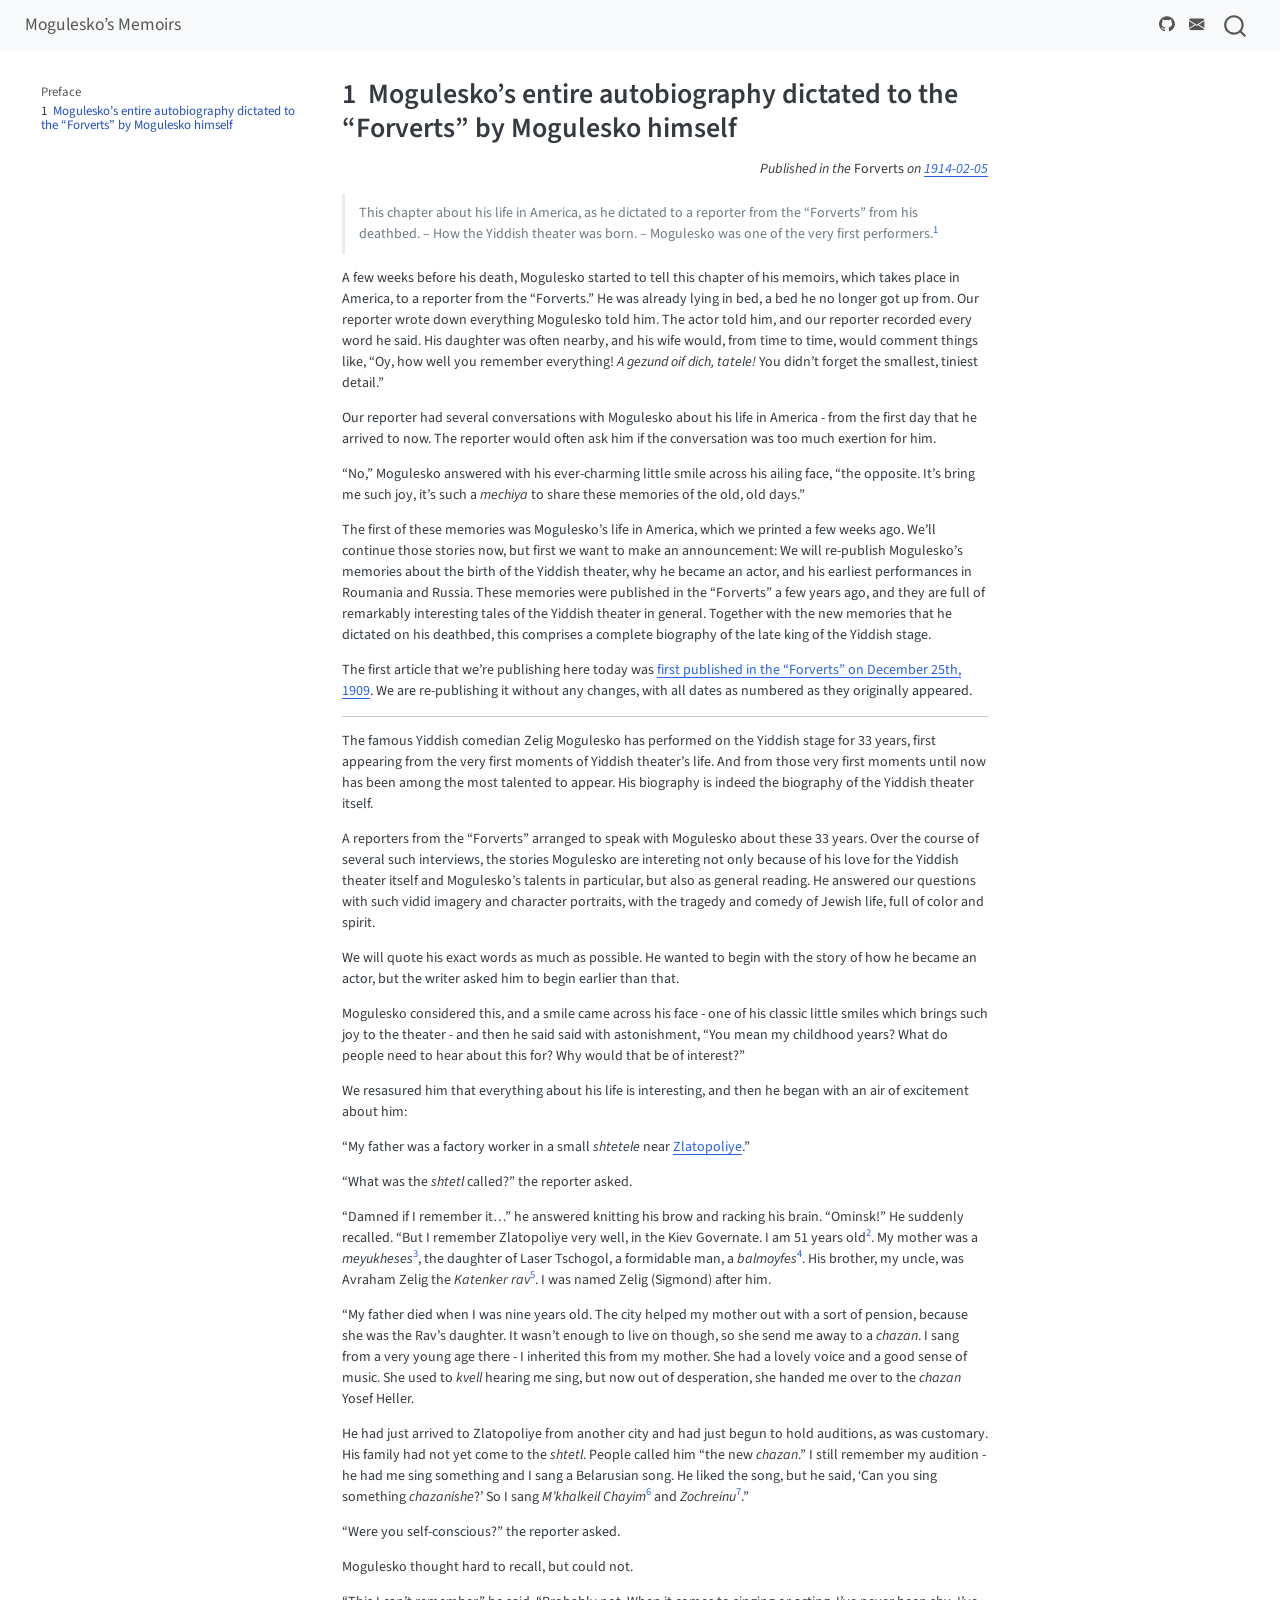
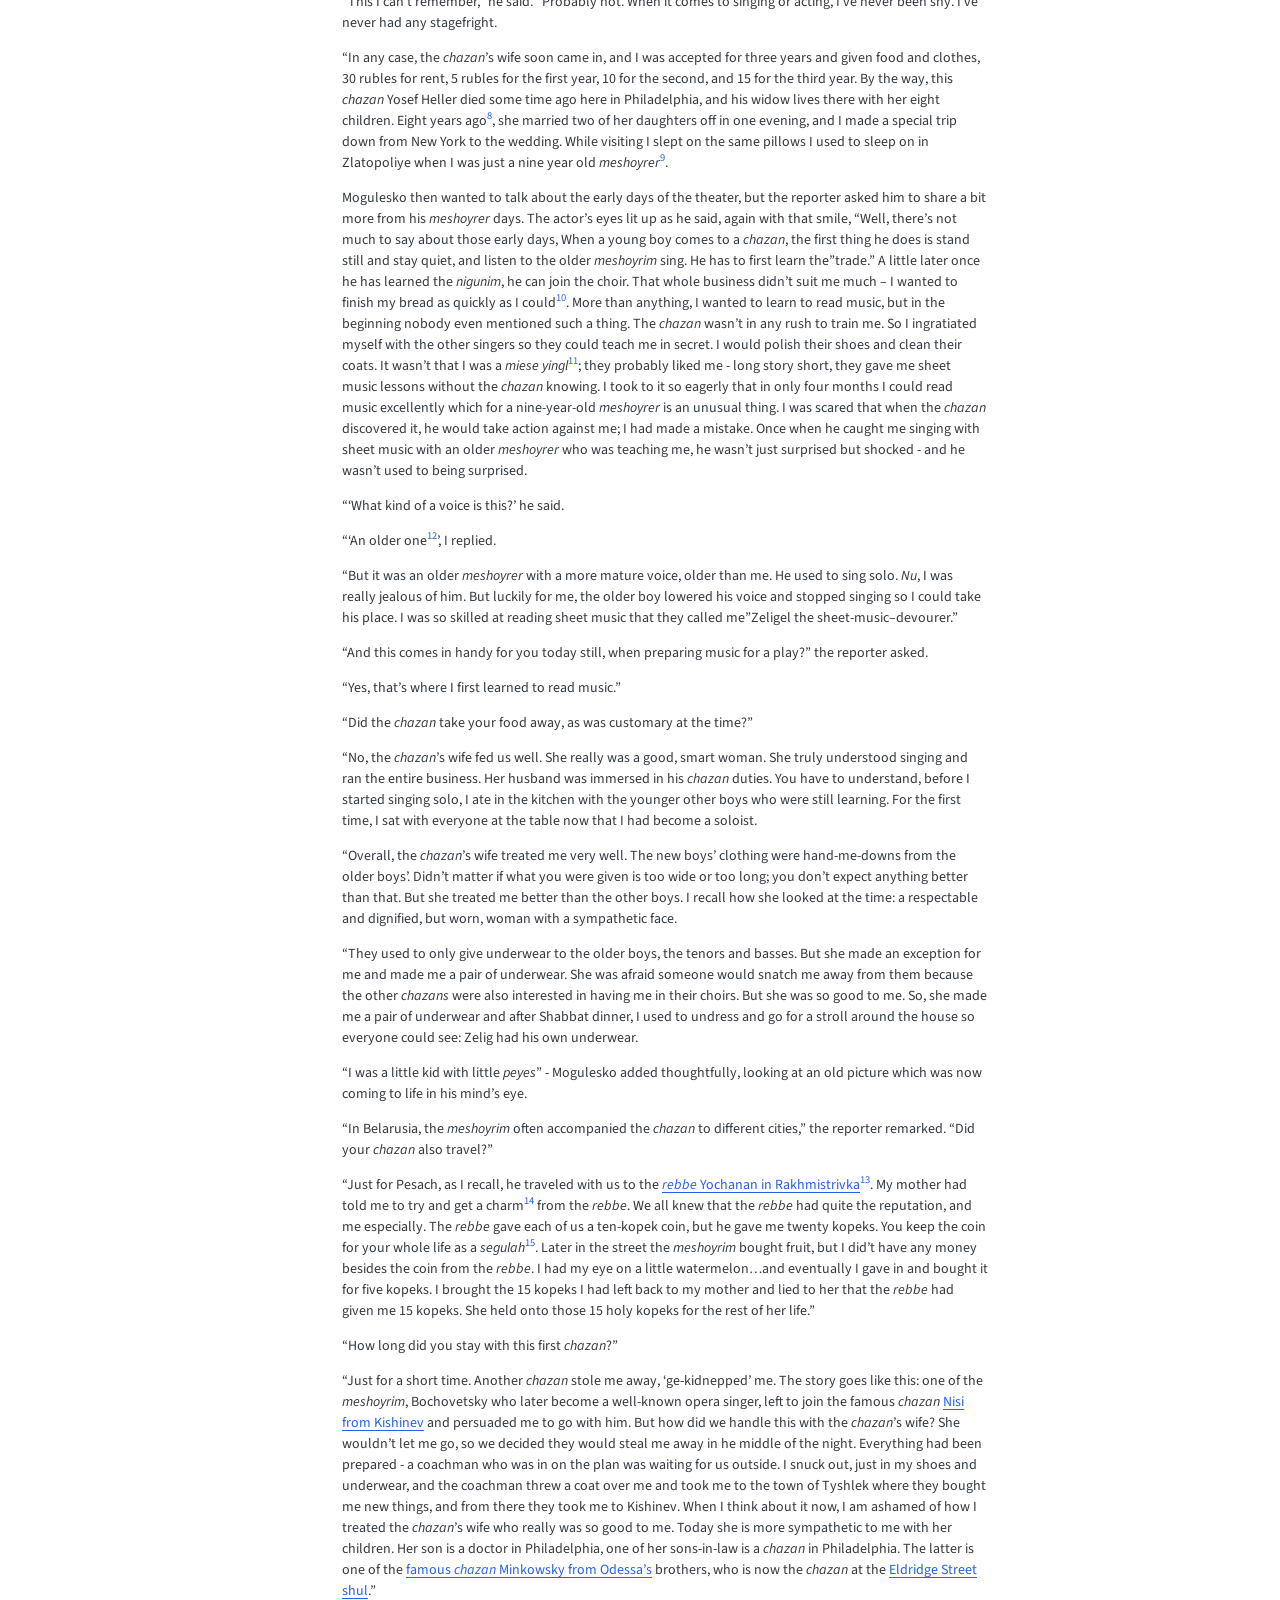
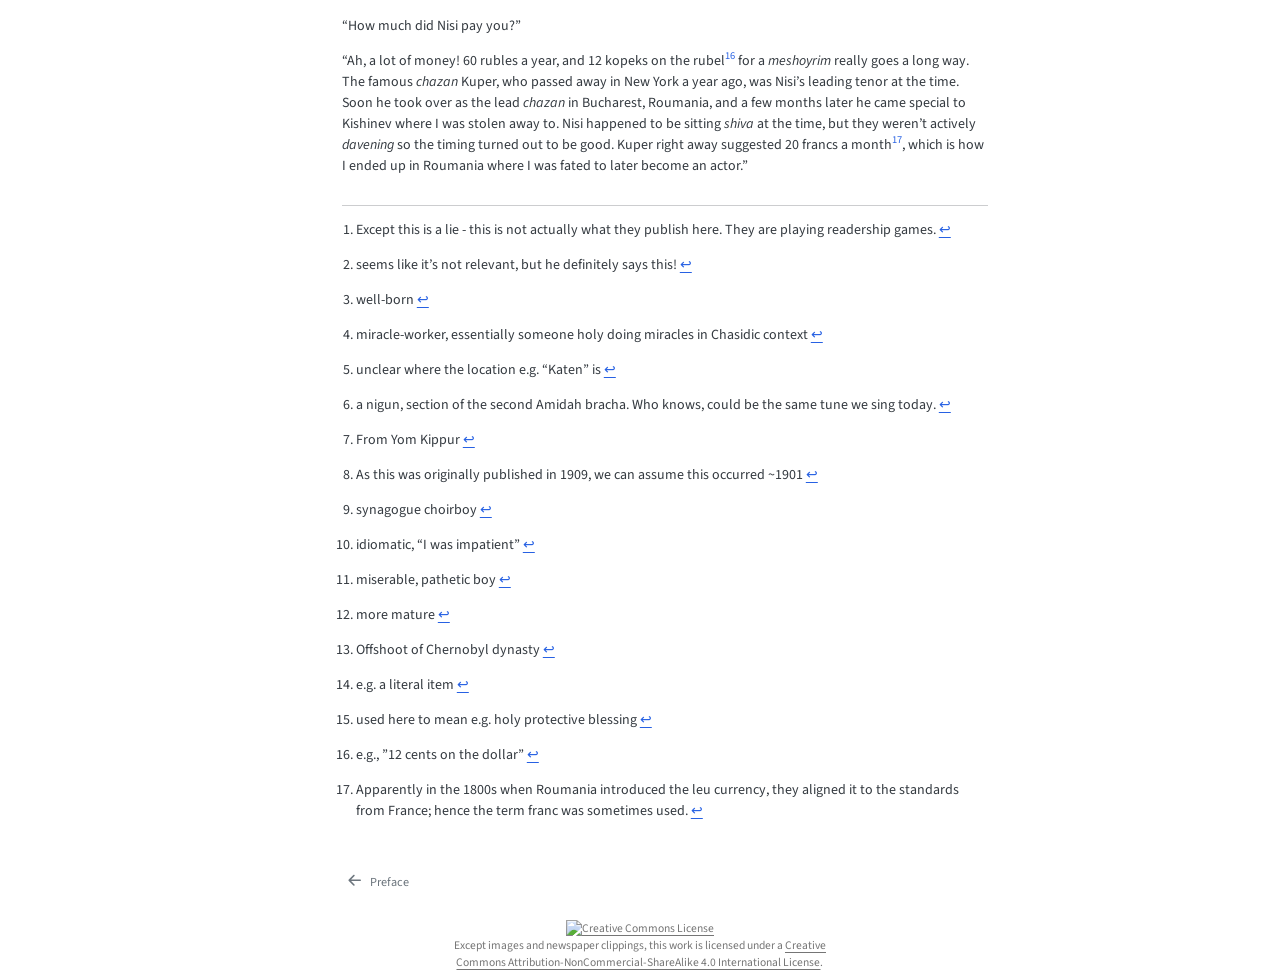
==== commit fd972a3a: "Built site for gh-pages" ====
--- a/1914-02-05.html
+++ b/1914-02-05.html
@@ -198,30 +198,30 @@
 <p>We resasured him that everything about his life is interesting, and then he began with an air of excitement about him:</p>
 <p>“My father was a factory worker in a small <em>shtetele</em> near <a href="https://en.wikipedia.org/wiki/Zlatopil,_Novomyrhorod">Zlatopoliye</a>.”</p>
 <p>“What was the <em>shtetl</em> called?” the reporter asked.</p>
-<p>“Damned if I remember it…” he answered knitting his brow and racking his brain. “Aminsk!” He suddenly recalled. “But I remember Zlatopoliye very well, in the Kiev Governate. I am 51 years old<a href="#fn2" class="footnote-ref" id="fnref2" role="doc-noteref"><sup>2</sup></a>. My mother was a <em>meyukheses</em><a href="#fn3" class="footnote-ref" id="fnref3" role="doc-noteref"><sup>3</sup></a>, the daughter of Laser Tschogol, a formidable man, a <em>balmoyfes</em><a href="#fn4" class="footnote-ref" id="fnref4" role="doc-noteref"><sup>4</sup></a>. His brother, my uncle, was Avraham Zelig the <em>Katenker Rav</em><a href="#fn5" class="footnote-ref" id="fnref5" role="doc-noteref"><sup>5</sup></a>. I was named Zelig (Sigmond) after him.</p>
+<p>“Damned if I remember it…” he answered knitting his brow and racking his brain. “Ominsk!” He suddenly recalled. “But I remember Zlatopoliye very well, in the Kiev Governate. I am 51 years old<a href="#fn2" class="footnote-ref" id="fnref2" role="doc-noteref"><sup>2</sup></a>. My mother was a <em>meyukheses</em><a href="#fn3" class="footnote-ref" id="fnref3" role="doc-noteref"><sup>3</sup></a>, the daughter of Laser Tschogol, a formidable man, a <em>balmoyfes</em><a href="#fn4" class="footnote-ref" id="fnref4" role="doc-noteref"><sup>4</sup></a>. His brother, my uncle, was Avraham Zelig the <em>Katenker rav</em><a href="#fn5" class="footnote-ref" id="fnref5" role="doc-noteref"><sup>5</sup></a>. I was named Zelig (Sigmond) after him.</p>
 <p>“My father died when I was nine years old. The city helped my mother out with a sort of pension, because she was the Rav’s daughter. It wasn’t enough to live on though, so she send me away to a <em>chazan</em>. I sang from a very young age there - I inherited this from my mother. She had a lovely voice and a good sense of music. She used to <em>kvell</em> hearing me sing, but now out of desperation, she handed me over to the <em>chazan</em> Yosef Heller.</p>
 <p>He had just arrived to Zlatopoliye from another city and had just begun to hold auditions, as was customary. His family had not yet come to the <em>shtetl</em>. People called him “the new <em>chazan</em>.” I still remember my audition - he had me sing something and I sang a Belarusian song. He liked the song, but he said, ‘Can you sing something <em>chazanishe</em>?’ So I sang <em>M’khalkeil Chayim</em><a href="#fn6" class="footnote-ref" id="fnref6" role="doc-noteref"><sup>6</sup></a> and <em>Zochreinu</em><a href="#fn7" class="footnote-ref" id="fnref7" role="doc-noteref"><sup>7</sup></a>.”</p>
 <p>“Were you self-conscious?” the reporter asked.</p>
 <p>Mogulesko thought hard to recall, but could not.</p>
 <p>“This I can’t remember,” he said. “Probably not. When it comes to singing or acting, I’ve never been shy. I’ve never had any stagefright.</p>
 <p>“In any case, the <em>chazan</em>’s wife soon came in, and I was accepted for three years and given food and clothes, 30 rubles for rent, 5 rubles for the first year, 10 for the second, and 15 for the third year. By the way, this <em>chazan</em> Yosef Heller died some time ago here in Philadelphia, and his widow lives there with her eight children. Eight years ago<a href="#fn8" class="footnote-ref" id="fnref8" role="doc-noteref"><sup>8</sup></a>, she married two of her daughters off in one evening, and I made a special trip down from New York to the wedding. While visiting I slept on the same pillows I used to sleep on in Zlatopoliye when I was just a nine year old <em>meshoyrer</em><a href="#fn9" class="footnote-ref" id="fnref9" role="doc-noteref"><sup>9</sup></a>.</p>
-<p>Mogulesko then wanted to talk about the early days of the theater, but the reporter asked him to share a bit more from his <em>meshoyrer</em> days. The actor’s eyes lit up as he said, again with that smile, “Well, there’s not much to say about those early days, When a young boy comes to a <em>chazan</em>, the first thing he does is stand still and stay quiet, and listen to the older <em>meshoyrim</em> sing. He has to first learn the”trade.” A little later once he has learned the <em>nigunim</em>, he can join the choir. The whole business didn’t suit me much. I wanted to finish my bread as quickly as I could<a href="#fn10" class="footnote-ref" id="fnref10" role="doc-noteref"><sup>10</sup></a>. More than anything, I wanted to learn to read music, but in the beginning nobody said a word about this. The <em>chazan</em> wasn’t in any rush to train me that way. So I ingratiated myself with the other singers so they could teach me in secret. I would polish their shoes and clean their coats. It wasn’t that I was a sad, unfortunate kid; they probably liked me - long story short, they gave me sheet music lessons without the <em>chazan</em> knowing. I took so eagerly to it that in only four months I could read music excellently which for a nine-year-old <em>meshoyrer</em> is an unusual thing. I was scared that when the <em>chazan</em> discovered it, he would take action against me and that I had made a mistake. Once when he caught me singing with sheet music with an older <em>meshoyrer</em> who was teaching me, he wasn’t just surprised but shocked - and he wasn’t used to being surprised.</p>
+<p>Mogulesko then wanted to talk about the early days of the theater, but the reporter asked him to share a bit more from his <em>meshoyrer</em> days. The actor’s eyes lit up as he said, again with that smile, “Well, there’s not much to say about those early days, When a young boy comes to a <em>chazan</em>, the first thing he does is stand still and stay quiet, and listen to the older <em>meshoyrim</em> sing. He has to first learn the”trade.” A little later once he has learned the <em>nigunim</em>, he can join the choir. That whole business didn’t suit me much – I wanted to finish my bread as quickly as I could<a href="#fn10" class="footnote-ref" id="fnref10" role="doc-noteref"><sup>10</sup></a>. More than anything, I wanted to learn to read music, but in the beginning nobody even mentioned such a thing. The <em>chazan</em> wasn’t in any rush to train me. So I ingratiated myself with the other singers so they could teach me in secret. I would polish their shoes and clean their coats. It wasn’t that I was a <em>miese yingl</em><a href="#fn11" class="footnote-ref" id="fnref11" role="doc-noteref"><sup>11</sup></a>; they probably liked me - long story short, they gave me sheet music lessons without the <em>chazan</em> knowing. I took to it so eagerly that in only four months I could read music excellently which for a nine-year-old <em>meshoyrer</em> is an unusual thing. I was scared that when the <em>chazan</em> discovered it, he would take action against me; I had made a mistake. Once when he caught me singing with sheet music with an older <em>meshoyrer</em> who was teaching me, he wasn’t just surprised but shocked - and he wasn’t used to being surprised.</p>
 <p>“‘What kind of a voice is this?’ he said.</p>
-<p>“‘An older one’<a href="#fn11" class="footnote-ref" id="fnref11" role="doc-noteref"><sup>11</sup></a>, I replied.</p>
+<p>“‘An older one<a href="#fn12" class="footnote-ref" id="fnref12" role="doc-noteref"><sup>12</sup></a>’, I replied.</p>
 <p>“But it was an older <em>meshoyrer</em> with a more mature voice, older than me. He used to sing solo. <em>Nu</em>, I was really jealous of him. But luckily for me, the older boy lowered his voice and stopped singing so I could take his place. I was so skilled at reading sheet music that they called me”Zeligel the sheet-music–devourer.”</p>
 <p>“And this comes in handy for you today still, when preparing music for a play?” the reporter asked.</p>
 <p>“Yes, that’s where I first learned to read music.”</p>
 <p>“Did the <em>chazan</em> take your food away, as was customary at the time?”</p>
-<p>“No, the <em>chazan</em>’s wife fed us well. She really was a good, smart woman. She truly understood singing and ran the entire business. Her husband was immersed in his <em>chazan</em> duties. You have to understand, before I started singing solo, I ate in the kitchen with the other boys who were still learning. For the first time, I sat at the table with everyone at the table now that I had become a soloist.</p>
-<p>’Overall, the <em>chazan</em>’s wife treated me very well. The new boys’ clothing was sewn from the older boys’. Doesn’t matter if it’s too wide or too long; you don’t expect anything better than that. But she treated me better than the other boys. I recall how she looked at the time: a respectable and dignified, but worn, woman with a sympathetic face.</p>
+<p>“No, the <em>chazan</em>’s wife fed us well. She really was a good, smart woman. She truly understood singing and ran the entire business. Her husband was immersed in his <em>chazan</em> duties. You have to understand, before I started singing solo, I ate in the kitchen with the younger other boys who were still learning. For the first time, I sat with everyone at the table now that I had become a soloist.</p>
+<p>“Overall, the <em>chazan</em>’s wife treated me very well. The new boys’ clothing were hand-me-downs from the older boys’. Didn’t matter if what you were given is too wide or too long; you don’t expect anything better than that. But she treated me better than the other boys. I recall how she looked at the time: a respectable and dignified, but worn, woman with a sympathetic face.</p>
 <p>“They used to only give underwear to the older boys, the tenors and basses. But she made an exception for me and made me a pair of underwear. She was afraid someone would snatch me away from them because the other <em>chazans</em> were also interested in having me in their choirs. But she was so good to me. So, she made me a pair of underwear and after Shabbat dinner, I used to undress and go for a stroll around the house so everyone could see: Zelig had his own underwear.</p>
 <p>“I was a little kid with little <em>peyes</em>” - Mogulesko added thoughtfully, looking at an old picture which was now coming to life in his mind’s eye.</p>
 <p>“In Belarusia, the <em>meshoyrim</em> often accompanied the <em>chazan</em> to different cities,” the reporter remarked. “Did your <em>chazan</em> also travel?”</p>
-<p>“Just for Pesach, as I recall, he traveled with us to the <a href="https://en.wikipedia.org/wiki/Rachmastrivka_(Hasidic_dynasty)"><em>rebbe</em> Yochanan in Rakhmistrivka</a><a href="#fn12" class="footnote-ref" id="fnref12" role="doc-noteref"><sup>12</sup></a>. My mother had told me to try and get a charm<a href="#fn13" class="footnote-ref" id="fnref13" role="doc-noteref"><sup>13</sup></a> from the <em>rebbe</em>. We all knew that the <em>rebbe</em> had quite the reputation, and me especially. The <em>rebbe</em> gave each of us a ten-kopek coin, but he gave me twenty kopeks. You keep the coin for your whole life as a <em>segulah</em><a href="#fn14" class="footnote-ref" id="fnref14" role="doc-noteref"><sup>14</sup></a>. Later in the street the <em>meshoyrim</em> bought fruit, but I did’t have any money besides the coin from the <em>rebbe</em>. I had my eye on a little watermelon…and eventually I gave in and bought it for five kopeks. I brought the 15 kopeks I had left back to my mother and lied to her that the <em>rebbe</em> had given me 15 kopeks. She held onto those 15 holy kopeks for the rest of her life.”</p>
+<p>“Just for Pesach, as I recall, he traveled with us to the <a href="https://en.wikipedia.org/wiki/Rachmastrivka_(Hasidic_dynasty)"><em>rebbe</em> Yochanan in Rakhmistrivka</a><a href="#fn13" class="footnote-ref" id="fnref13" role="doc-noteref"><sup>13</sup></a>. My mother had told me to try and get a charm<a href="#fn14" class="footnote-ref" id="fnref14" role="doc-noteref"><sup>14</sup></a> from the <em>rebbe</em>. We all knew that the <em>rebbe</em> had quite the reputation, and me especially. The <em>rebbe</em> gave each of us a ten-kopek coin, but he gave me twenty kopeks. You keep the coin for your whole life as a <em>segulah</em><a href="#fn15" class="footnote-ref" id="fnref15" role="doc-noteref"><sup>15</sup></a>. Later in the street the <em>meshoyrim</em> bought fruit, but I did’t have any money besides the coin from the <em>rebbe</em>. I had my eye on a little watermelon…and eventually I gave in and bought it for five kopeks. I brought the 15 kopeks I had left back to my mother and lied to her that the <em>rebbe</em> had given me 15 kopeks. She held onto those 15 holy kopeks for the rest of her life.”</p>
 <p>“How long did you stay with this first <em>chazan</em>?”</p>
 <p>“Just for a short time. Another <em>chazan</em> stole me away, ‘ge-kidnepped’ me. The story goes like this: one of the <em>meshoyrim</em>, Bochovetsky who later become a well-known opera singer, left to join the famous <em>chazan</em> <a href="https://en.wikipedia.org/wiki/Nissan_Spivak">Nisi from Kishinev</a> and persuaded me to go with him. But how did we handle this with the <em>chazan</em>’s wife? She wouldn’t let me go, so we decided they would steal me away in he middle of the night. Everything had been prepared - a coachman who was in on the plan was waiting for us outside. I snuck out, just in my shoes and underwear, and the coachman threw a coat over me and took me to the town of Tyshlek where they bought me new things, and from there they took me to Kishinev. When I think about it now, I am ashamed of how I treated the <em>chazan</em>’s wife who really was so good to me. Today she is more sympathetic to me with her children. Her son is a doctor in Philadelphia, one of her sons-in-law is a <em>chazan</em> in Philadelphia. The latter is one of the <a href="https://en.wikipedia.org/wiki/Pinhas_Minkowsky">famous <em>chazan</em> Minkowsky from Odessa’s</a> brothers, who is now the <em>chazan</em> at the <a href="https://www.eldridgestreet.org">Eldridge Street shul</a>.”</p>
 <p>“How much did Nisi pay you?”</p>
-<p>“Ah, a lot of money! 60 rubles a year, and 12 kopeks on the rubel<a href="#fn15" class="footnote-ref" id="fnref15" role="doc-noteref"><sup>15</sup></a> for a <em>meshoyrim</em> really goes a long way. The famous <em>chazan</em> Cooper, who passed away in New York a year ago, was Nisi’s leading tenor at the time. Soon he took over as the lead <em>chazan</em> in Bucharest, Roumania, and a few months later he came special to Kishinev where I was stolen away to. Nisi happened to be sitting <em>shiva</em> at the time, but they weren’t actively <em>davening</em> so the timing turned out to be good. Cooper right away suggested 20 francs a month<a href="#fn16" class="footnote-ref" id="fnref16" role="doc-noteref"><sup>16</sup></a>, which is how I ended up in Roumania where I was fated to later become an actor.”</p>
+<p>“Ah, a lot of money! 60 rubles a year, and 12 kopeks on the rubel<a href="#fn16" class="footnote-ref" id="fnref16" role="doc-noteref"><sup>16</sup></a> for a <em>meshoyrim</em> really goes a long way. The famous <em>chazan</em> Kuper, who passed away in New York a year ago, was Nisi’s leading tenor at the time. Soon he took over as the lead <em>chazan</em> in Bucharest, Roumania, and a few months later he came special to Kishinev where I was stolen away to. Nisi happened to be sitting <em>shiva</em> at the time, but they weren’t actively <em>davening</em> so the timing turned out to be good. Kuper right away suggested 20 francs a month<a href="#fn17" class="footnote-ref" id="fnref17" role="doc-noteref"><sup>17</sup></a>, which is how I ended up in Roumania where I was fated to later become an actor.”</p>
 
 
 <section id="footnotes" class="footnotes footnotes-end-of-document" role="doc-endnotes">
@@ -231,18 +231,19 @@
 <li id="fn2"><p>seems like it’s not relevant, but he definitely says this!<a href="#fnref2" class="footnote-back" role="doc-backlink">↩︎</a></p></li>
 <li id="fn3"><p>well-born<a href="#fnref3" class="footnote-back" role="doc-backlink">↩︎</a></p></li>
 <li id="fn4"><p>miracle-worker, essentially someone holy doing miracles in Chasidic context<a href="#fnref4" class="footnote-back" role="doc-backlink">↩︎</a></p></li>
-<li id="fn5"><p>unclear where a location e.g.&nbsp;“Katen” is<a href="#fnref5" class="footnote-back" role="doc-backlink">↩︎</a></p></li>
-<li id="fn6"><p>a nigun, section of the second amidah bracha. Who knows, could be the same tune we sing today.<a href="#fnref6" class="footnote-back" role="doc-backlink">↩︎</a></p></li>
+<li id="fn5"><p>unclear where the location e.g.&nbsp;“Katen” is<a href="#fnref5" class="footnote-back" role="doc-backlink">↩︎</a></p></li>
+<li id="fn6"><p>a nigun, section of the second Amidah bracha. Who knows, could be the same tune we sing today.<a href="#fnref6" class="footnote-back" role="doc-backlink">↩︎</a></p></li>
 <li id="fn7"><p>From Yom Kippur<a href="#fnref7" class="footnote-back" role="doc-backlink">↩︎</a></p></li>
 <li id="fn8"><p>As this was originally published in 1909, we can assume this occurred ~1901<a href="#fnref8" class="footnote-back" role="doc-backlink">↩︎</a></p></li>
 <li id="fn9"><p>synagogue choirboy<a href="#fnref9" class="footnote-back" role="doc-backlink">↩︎</a></p></li>
 <li id="fn10"><p>idiomatic, “I was impatient”<a href="#fnref10" class="footnote-back" role="doc-backlink">↩︎</a></p></li>
-<li id="fn11"><p>more mature<a href="#fnref11" class="footnote-back" role="doc-backlink">↩︎</a></p></li>
-<li id="fn12"><p>Offshoot of Chernobyl dynasty<a href="#fnref12" class="footnote-back" role="doc-backlink">↩︎</a></p></li>
-<li id="fn13"><p>e.g.&nbsp;a literal item<a href="#fnref13" class="footnote-back" role="doc-backlink">↩︎</a></p></li>
-<li id="fn14"><p>used here to mean e.g.&nbsp;holy protective blessing<a href="#fnref14" class="footnote-back" role="doc-backlink">↩︎</a></p></li>
-<li id="fn15"><p>e.g., ”12 cents on the dollar”<a href="#fnref15" class="footnote-back" role="doc-backlink">↩︎</a></p></li>
-<li id="fn16"><p>Apparently in the 1800s when Roumania introduced the leu currency, they aligned it to the standards from France; hence the term franc was sometimes used.<a href="#fnref16" class="footnote-back" role="doc-backlink">↩︎</a></p></li>
+<li id="fn11"><p>miserable, pathetic boy<a href="#fnref11" class="footnote-back" role="doc-backlink">↩︎</a></p></li>
+<li id="fn12"><p>more mature<a href="#fnref12" class="footnote-back" role="doc-backlink">↩︎</a></p></li>
+<li id="fn13"><p>Offshoot of Chernobyl dynasty<a href="#fnref13" class="footnote-back" role="doc-backlink">↩︎</a></p></li>
+<li id="fn14"><p>e.g.&nbsp;a literal item<a href="#fnref14" class="footnote-back" role="doc-backlink">↩︎</a></p></li>
+<li id="fn15"><p>used here to mean e.g.&nbsp;holy protective blessing<a href="#fnref15" class="footnote-back" role="doc-backlink">↩︎</a></p></li>
+<li id="fn16"><p>e.g., ”12 cents on the dollar”<a href="#fnref16" class="footnote-back" role="doc-backlink">↩︎</a></p></li>
+<li id="fn17"><p>Apparently in the 1800s when Roumania introduced the leu currency, they aligned it to the standards from France; hence the term franc was sometimes used.<a href="#fnref17" class="footnote-back" role="doc-backlink">↩︎</a></p></li>
 </ol>
 </section>
 
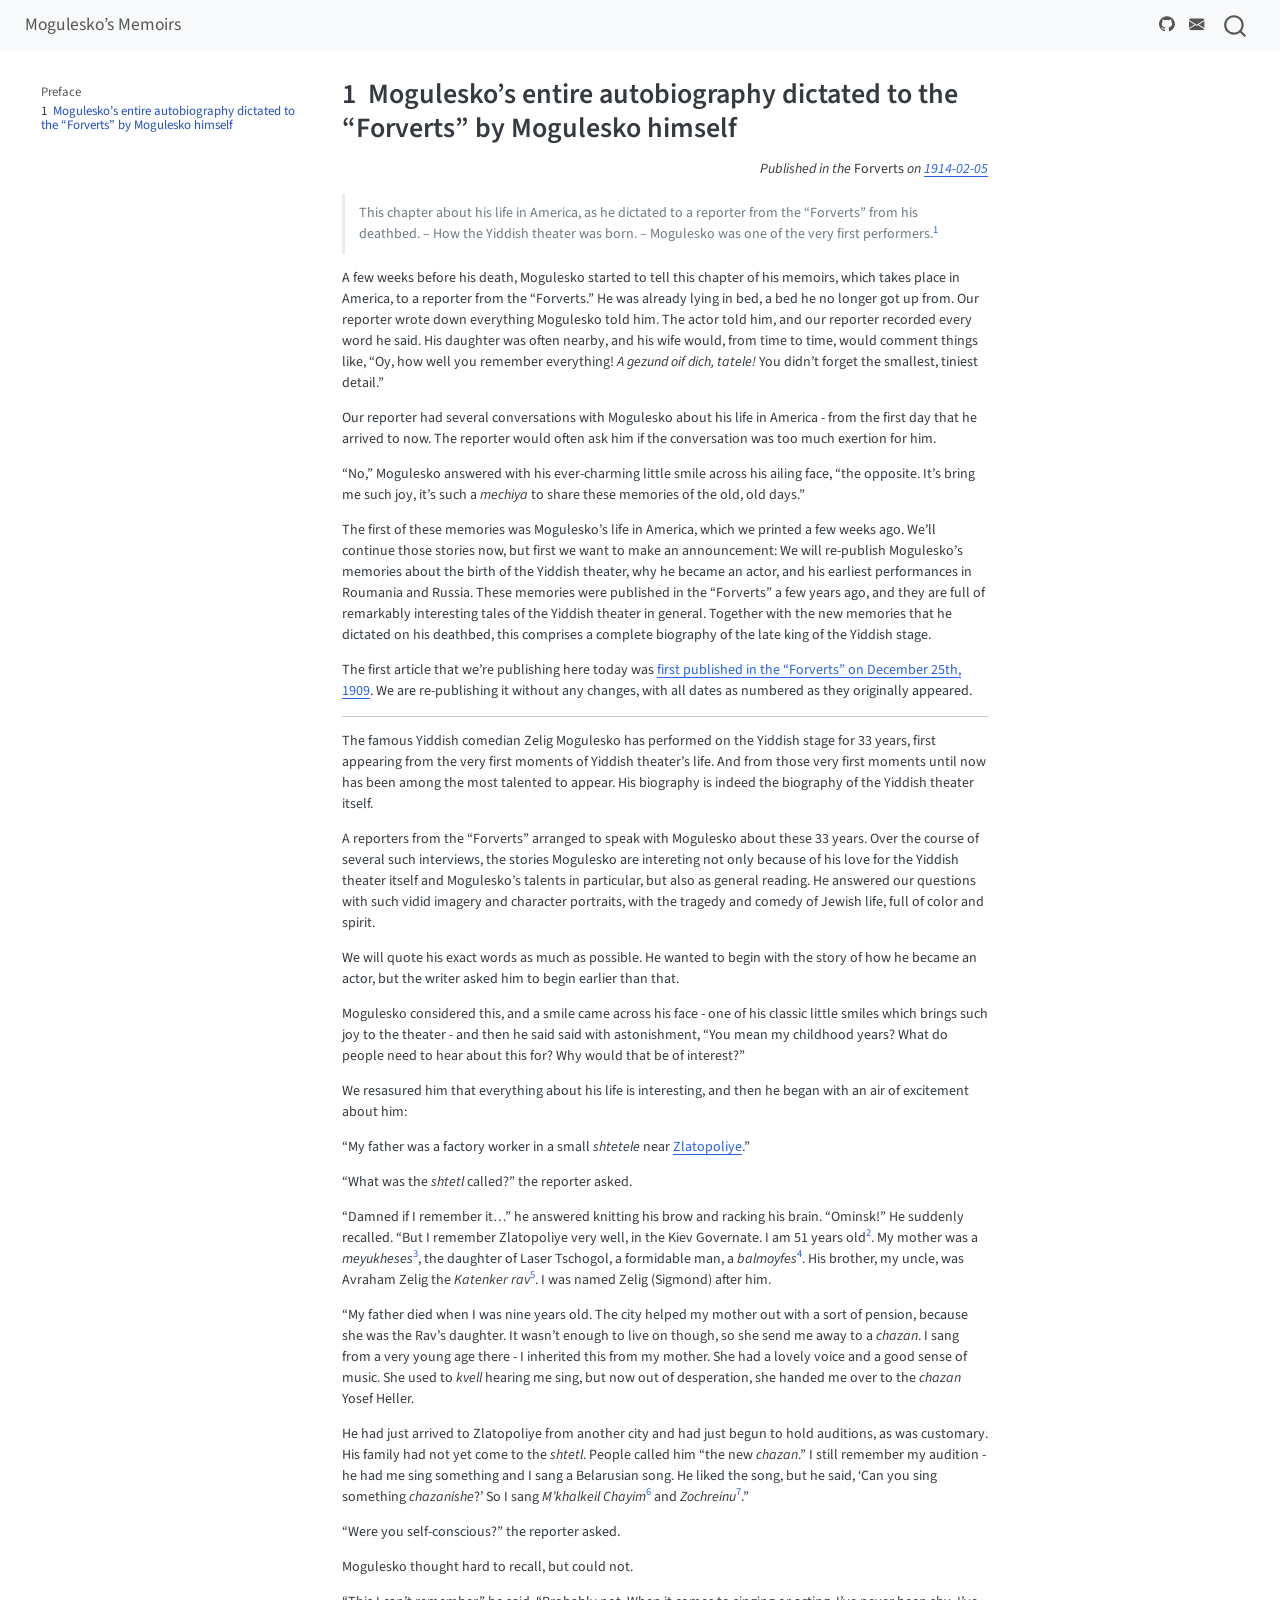
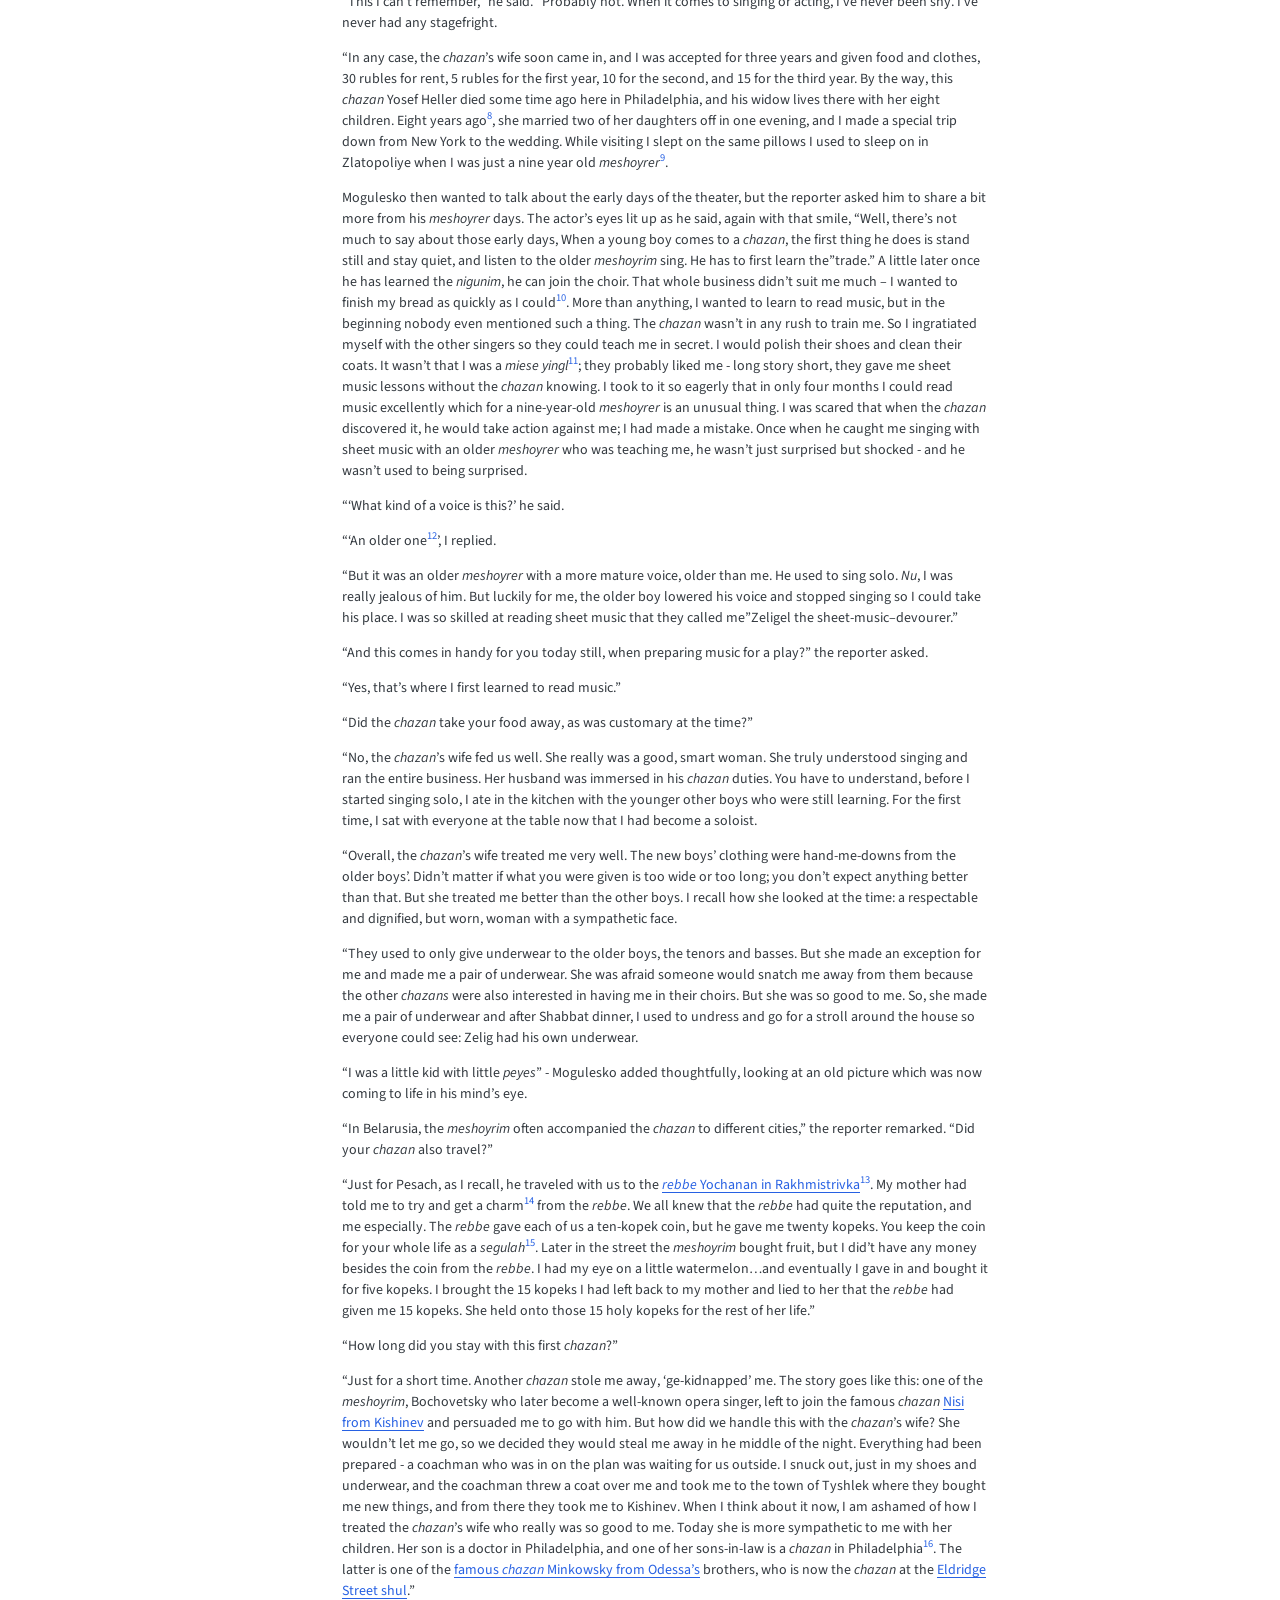
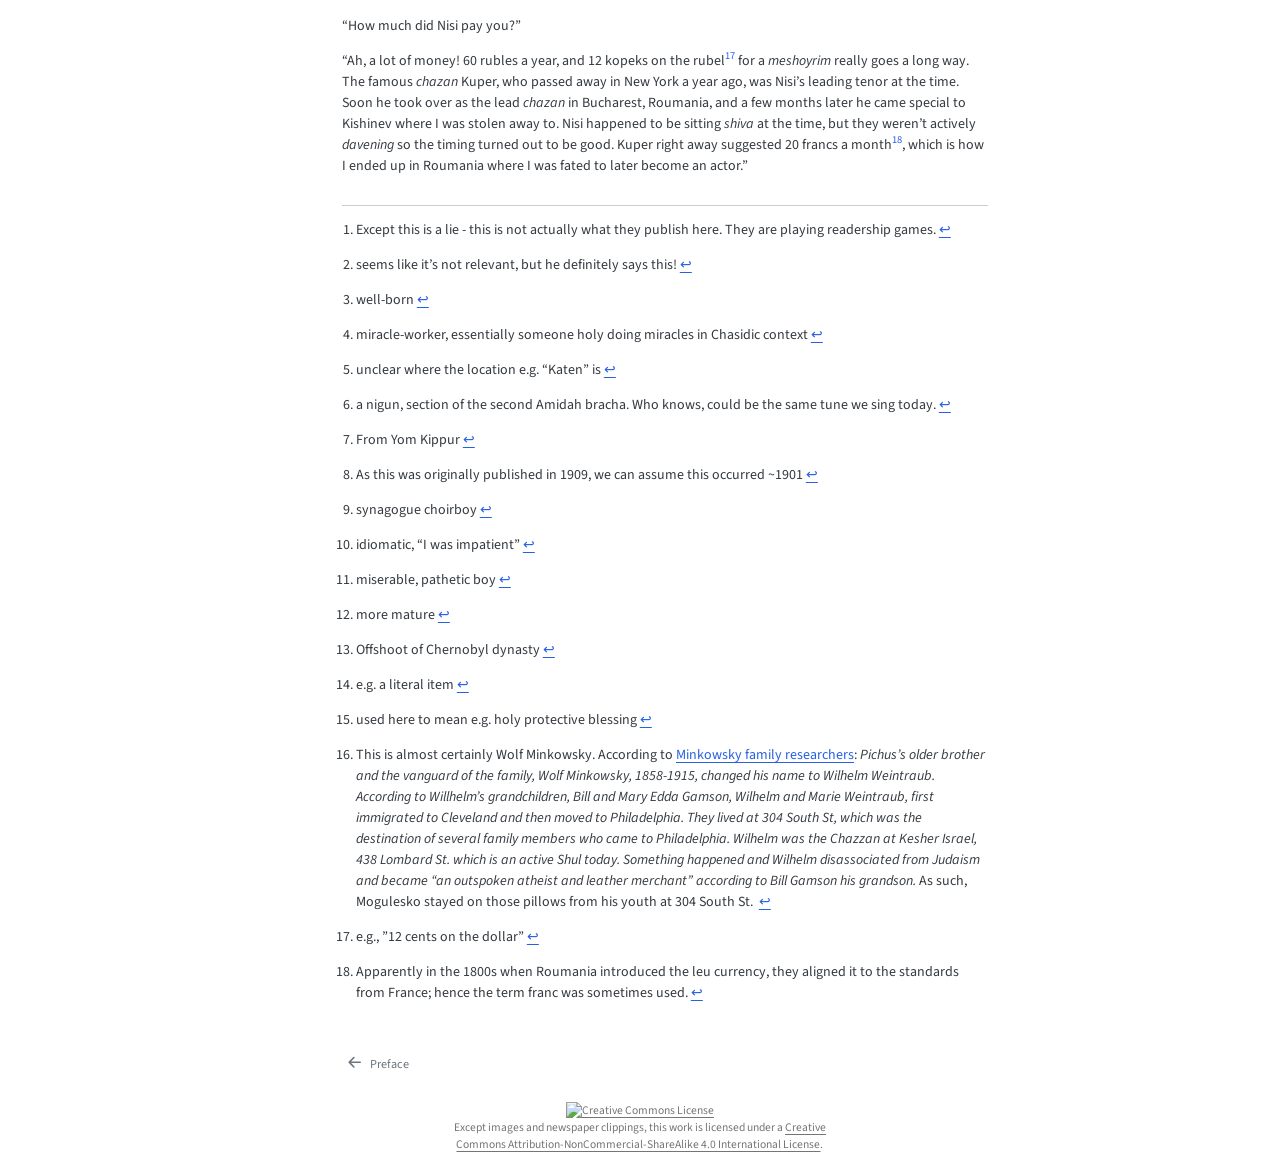
==== commit f668732d: "Built site for gh-pages" ====
--- a/1914-02-05.html
+++ b/1914-02-05.html
@@ -43,7 +43,7 @@
 <link href="site_libs/quarto-html/quarto-syntax-highlighting-7f8f88aac4f3542376d5c11b86a4c14d.css" rel="stylesheet" id="quarto-text-highlighting-styles">
 <script src="site_libs/bootstrap/bootstrap.min.js"></script>
 <link href="site_libs/bootstrap/bootstrap-icons.css" rel="stylesheet">
-<link href="site_libs/bootstrap/bootstrap-9355fb306d8625b0b751fa4301e40a2e.min.css" rel="stylesheet" append-hash="true" id="quarto-bootstrap" data-mode="light">
+<link href="site_libs/bootstrap/bootstrap-25896b728083d63f9fb923b00828986d.min.css" rel="stylesheet" append-hash="true" id="quarto-bootstrap" data-mode="light">
 <script id="quarto-search-options" type="application/json">{
   "location": "navbar",
   "copy-button": false,
@@ -219,9 +219,9 @@
 <p>“In Belarusia, the <em>meshoyrim</em> often accompanied the <em>chazan</em> to different cities,” the reporter remarked. “Did your <em>chazan</em> also travel?”</p>
 <p>“Just for Pesach, as I recall, he traveled with us to the <a href="https://en.wikipedia.org/wiki/Rachmastrivka_(Hasidic_dynasty)"><em>rebbe</em> Yochanan in Rakhmistrivka</a><a href="#fn13" class="footnote-ref" id="fnref13" role="doc-noteref"><sup>13</sup></a>. My mother had told me to try and get a charm<a href="#fn14" class="footnote-ref" id="fnref14" role="doc-noteref"><sup>14</sup></a> from the <em>rebbe</em>. We all knew that the <em>rebbe</em> had quite the reputation, and me especially. The <em>rebbe</em> gave each of us a ten-kopek coin, but he gave me twenty kopeks. You keep the coin for your whole life as a <em>segulah</em><a href="#fn15" class="footnote-ref" id="fnref15" role="doc-noteref"><sup>15</sup></a>. Later in the street the <em>meshoyrim</em> bought fruit, but I did’t have any money besides the coin from the <em>rebbe</em>. I had my eye on a little watermelon…and eventually I gave in and bought it for five kopeks. I brought the 15 kopeks I had left back to my mother and lied to her that the <em>rebbe</em> had given me 15 kopeks. She held onto those 15 holy kopeks for the rest of her life.”</p>
 <p>“How long did you stay with this first <em>chazan</em>?”</p>
-<p>“Just for a short time. Another <em>chazan</em> stole me away, ‘ge-kidnepped’ me. The story goes like this: one of the <em>meshoyrim</em>, Bochovetsky who later become a well-known opera singer, left to join the famous <em>chazan</em> <a href="https://en.wikipedia.org/wiki/Nissan_Spivak">Nisi from Kishinev</a> and persuaded me to go with him. But how did we handle this with the <em>chazan</em>’s wife? She wouldn’t let me go, so we decided they would steal me away in he middle of the night. Everything had been prepared - a coachman who was in on the plan was waiting for us outside. I snuck out, just in my shoes and underwear, and the coachman threw a coat over me and took me to the town of Tyshlek where they bought me new things, and from there they took me to Kishinev. When I think about it now, I am ashamed of how I treated the <em>chazan</em>’s wife who really was so good to me. Today she is more sympathetic to me with her children. Her son is a doctor in Philadelphia, one of her sons-in-law is a <em>chazan</em> in Philadelphia. The latter is one of the <a href="https://en.wikipedia.org/wiki/Pinhas_Minkowsky">famous <em>chazan</em> Minkowsky from Odessa’s</a> brothers, who is now the <em>chazan</em> at the <a href="https://www.eldridgestreet.org">Eldridge Street shul</a>.”</p>
+<p>“Just for a short time. Another <em>chazan</em> stole me away, ‘ge-kidnapped’ me. The story goes like this: one of the <em>meshoyrim</em>, Bochovetsky who later become a well-known opera singer, left to join the famous <em>chazan</em> <a href="https://en.wikipedia.org/wiki/Nissan_Spivak">Nisi from Kishinev</a> and persuaded me to go with him. But how did we handle this with the <em>chazan</em>’s wife? She wouldn’t let me go, so we decided they would steal me away in he middle of the night. Everything had been prepared - a coachman who was in on the plan was waiting for us outside. I snuck out, just in my shoes and underwear, and the coachman threw a coat over me and took me to the town of Tyshlek where they bought me new things, and from there they took me to Kishinev. When I think about it now, I am ashamed of how I treated the <em>chazan</em>’s wife who really was so good to me. Today she is more sympathetic to me with her children. Her son is a doctor in Philadelphia, and one of her sons-in-law is a <em>chazan</em> in Philadelphia<a href="#fn16" class="footnote-ref" id="fnref16" role="doc-noteref"><sup>16</sup></a>. The latter is one of the <a href="https://en.wikipedia.org/wiki/Pinhas_Minkowsky">famous <em>chazan</em> Minkowsky from Odessa’s</a> brothers, who is now the <em>chazan</em> at the <a href="https://www.eldridgestreet.org">Eldridge Street shul</a>.”</p>
 <p>“How much did Nisi pay you?”</p>
-<p>“Ah, a lot of money! 60 rubles a year, and 12 kopeks on the rubel<a href="#fn16" class="footnote-ref" id="fnref16" role="doc-noteref"><sup>16</sup></a> for a <em>meshoyrim</em> really goes a long way. The famous <em>chazan</em> Kuper, who passed away in New York a year ago, was Nisi’s leading tenor at the time. Soon he took over as the lead <em>chazan</em> in Bucharest, Roumania, and a few months later he came special to Kishinev where I was stolen away to. Nisi happened to be sitting <em>shiva</em> at the time, but they weren’t actively <em>davening</em> so the timing turned out to be good. Kuper right away suggested 20 francs a month<a href="#fn17" class="footnote-ref" id="fnref17" role="doc-noteref"><sup>17</sup></a>, which is how I ended up in Roumania where I was fated to later become an actor.”</p>
+<p>“Ah, a lot of money! 60 rubles a year, and 12 kopeks on the rubel<a href="#fn17" class="footnote-ref" id="fnref17" role="doc-noteref"><sup>17</sup></a> for a <em>meshoyrim</em> really goes a long way. The famous <em>chazan</em> Kuper, who passed away in New York a year ago, was Nisi’s leading tenor at the time. Soon he took over as the lead <em>chazan</em> in Bucharest, Roumania, and a few months later he came special to Kishinev where I was stolen away to. Nisi happened to be sitting <em>shiva</em> at the time, but they weren’t actively <em>davening</em> so the timing turned out to be good. Kuper right away suggested 20 francs a month<a href="#fn18" class="footnote-ref" id="fnref18" role="doc-noteref"><sup>18</sup></a>, which is how I ended up in Roumania where I was fated to later become an actor.”</p>
 
 
 <section id="footnotes" class="footnotes footnotes-end-of-document" role="doc-endnotes">
@@ -242,8 +242,9 @@
 <li id="fn13"><p>Offshoot of Chernobyl dynasty<a href="#fnref13" class="footnote-back" role="doc-backlink">↩︎</a></p></li>
 <li id="fn14"><p>e.g.&nbsp;a literal item<a href="#fnref14" class="footnote-back" role="doc-backlink">↩︎</a></p></li>
 <li id="fn15"><p>used here to mean e.g.&nbsp;holy protective blessing<a href="#fnref15" class="footnote-back" role="doc-backlink">↩︎</a></p></li>
-<li id="fn16"><p>e.g., ”12 cents on the dollar”<a href="#fnref16" class="footnote-back" role="doc-backlink">↩︎</a></p></li>
-<li id="fn17"><p>Apparently in the 1800s when Roumania introduced the leu currency, they aligned it to the standards from France; hence the term franc was sometimes used.<a href="#fnref17" class="footnote-back" role="doc-backlink">↩︎</a></p></li>
+<li id="fn16"><p>This is almost certainly Wolf Minkowsky. According to <a href="https://www.theminkshererfamilystory.com/blog/pinney-and-family">Minkowsky family researchers</a>: <em>Pichus’s older brother and the vanguard of the family, Wolf Minkowsky, 1858-1915, changed his name to Wilhelm Weintraub. According to Willhelm’s grandchildren, Bill and Mary Edda Gamson, Wilhelm and Marie Weintraub, first immigrated to Cleveland and then moved to Philadelphia. They lived at 304 South St, which was the destination of several family members who came to Philadelphia. Wilhelm was the Chazzan at Kesher Israel, 438 Lombard St.&nbsp;which is an active Shul today. Something happened and Wilhelm disassociated from Judaism and became “an outspoken atheist and leather merchant” according to Bill Gamson his grandson.</em> As such, Mogulesko stayed on those pillows from his youth at 304 South St.&nbsp;<a href="#fnref16" class="footnote-back" role="doc-backlink">↩︎</a></p></li>
+<li id="fn17"><p>e.g., ”12 cents on the dollar”<a href="#fnref17" class="footnote-back" role="doc-backlink">↩︎</a></p></li>
+<li id="fn18"><p>Apparently in the 1800s when Roumania introduced the leu currency, they aligned it to the standards from France; hence the term franc was sometimes used.<a href="#fnref18" class="footnote-back" role="doc-backlink">↩︎</a></p></li>
 </ol>
 </section>
 
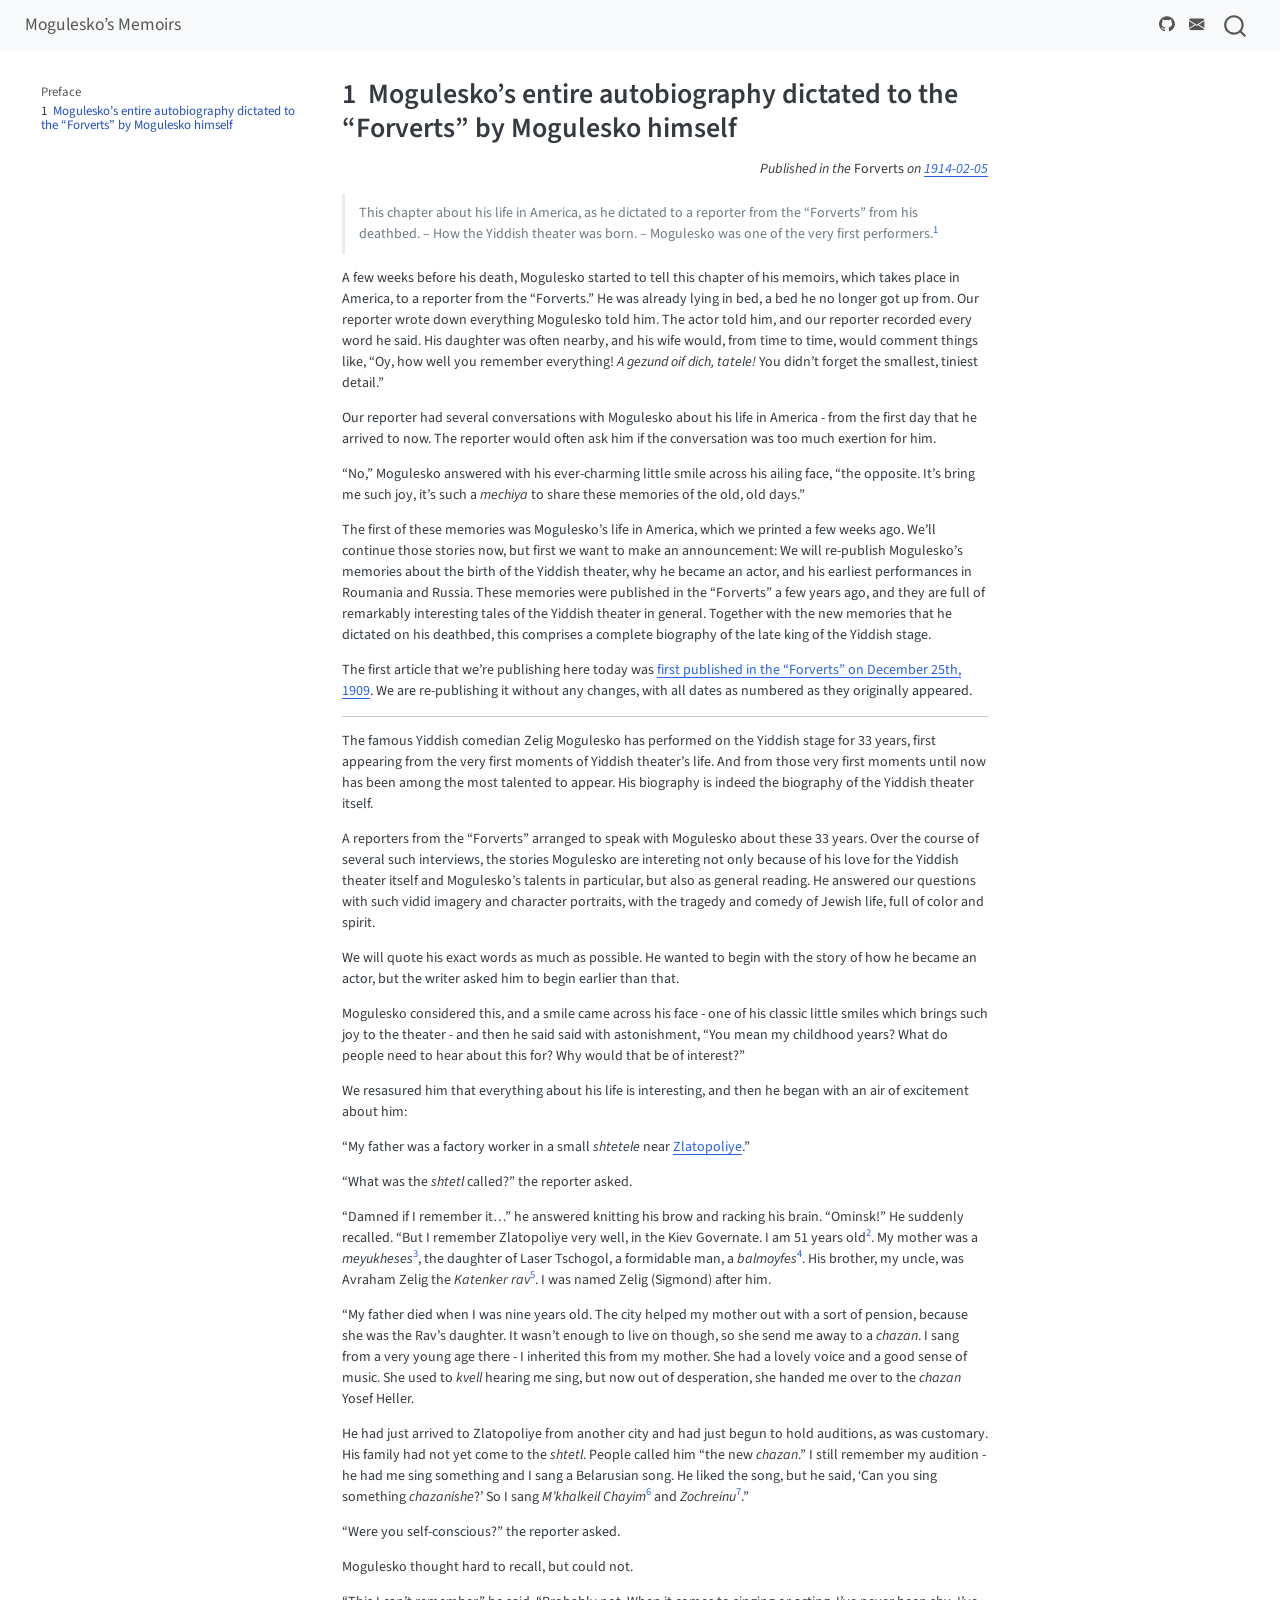
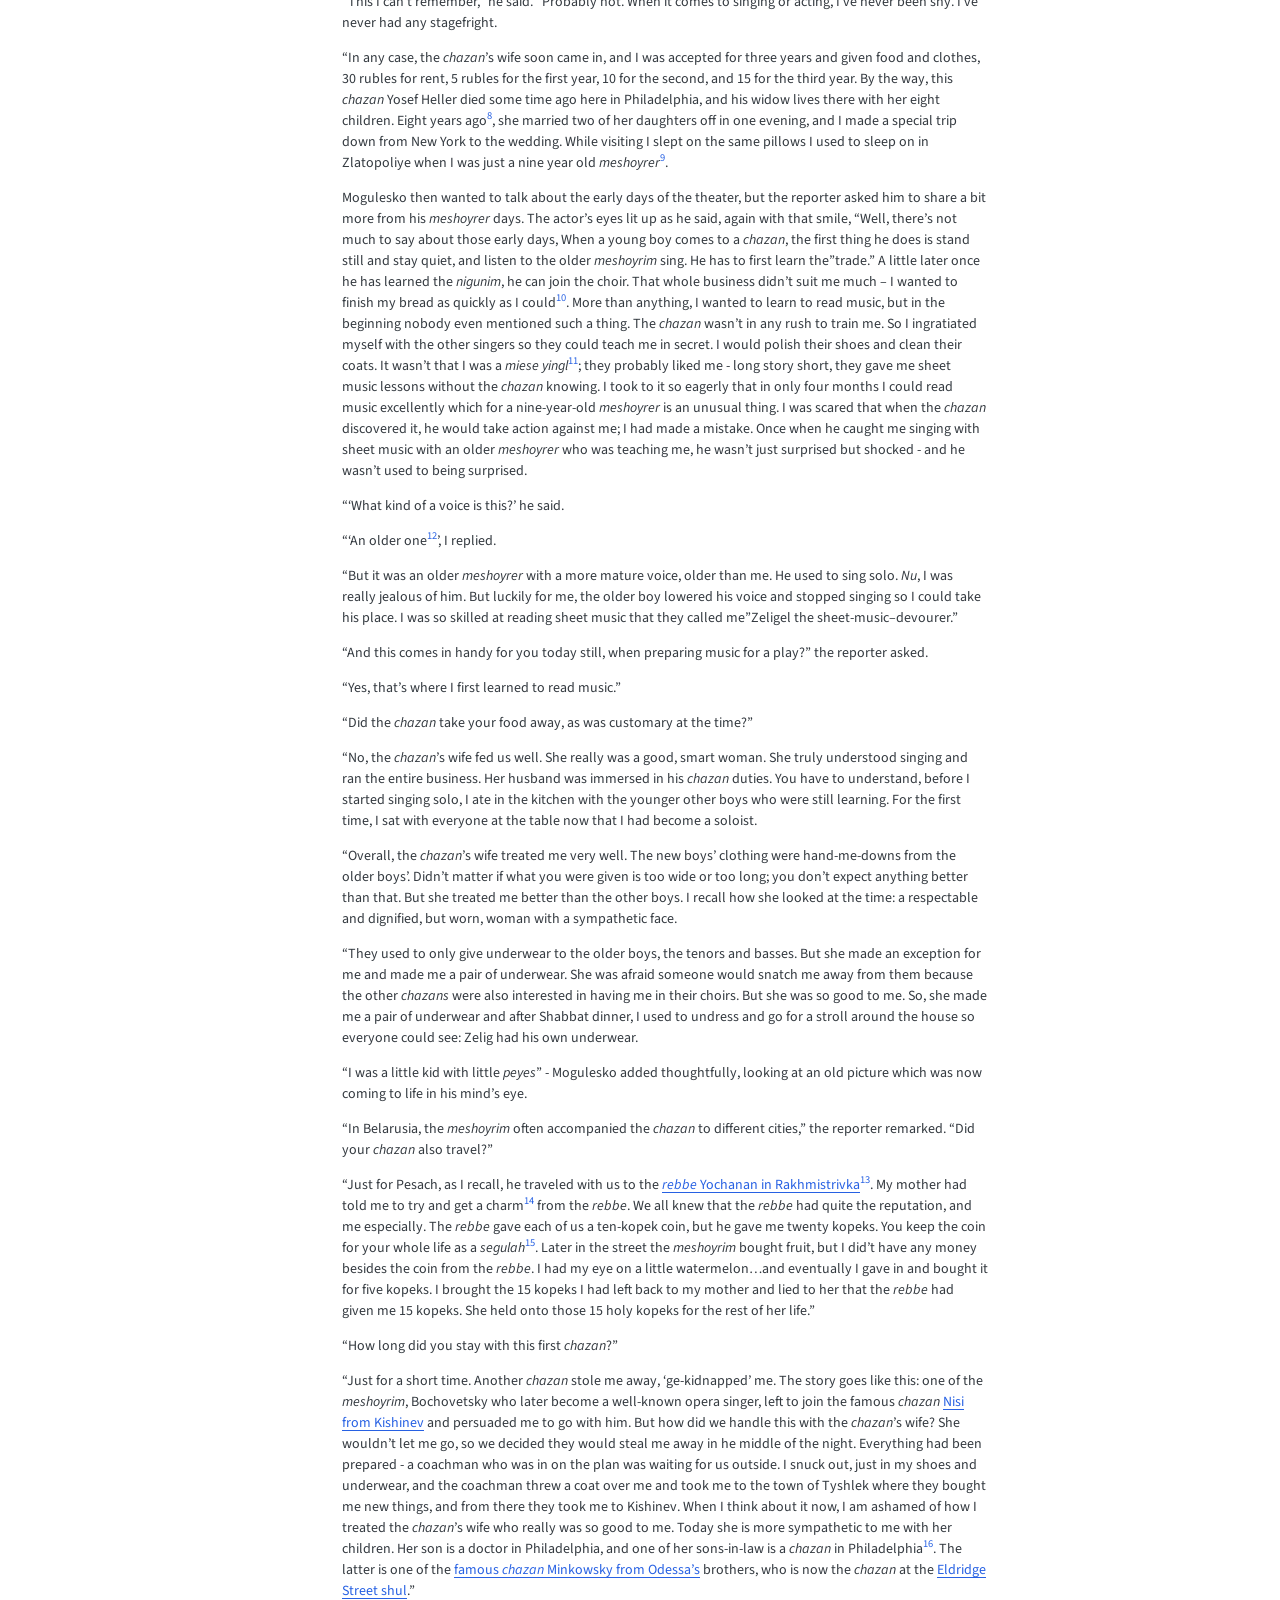
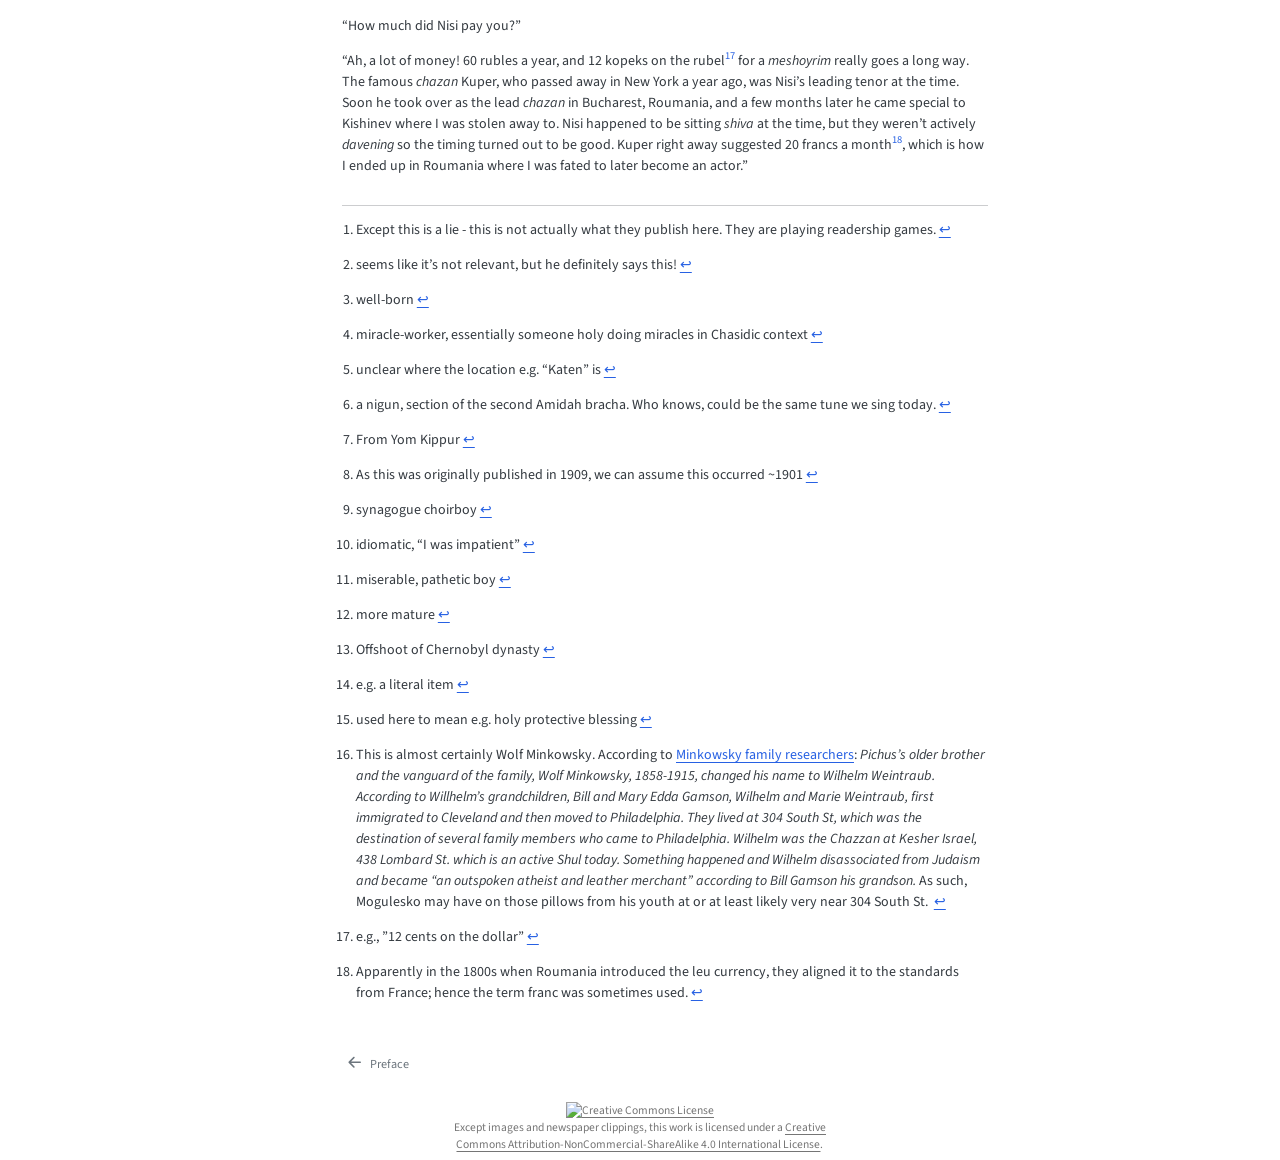
==== commit 4ba3a93c: "Built site for gh-pages" ====
--- a/1914-02-05.html
+++ b/1914-02-05.html
@@ -242,7 +242,7 @@
 <li id="fn13"><p>Offshoot of Chernobyl dynasty<a href="#fnref13" class="footnote-back" role="doc-backlink">↩︎</a></p></li>
 <li id="fn14"><p>e.g.&nbsp;a literal item<a href="#fnref14" class="footnote-back" role="doc-backlink">↩︎</a></p></li>
 <li id="fn15"><p>used here to mean e.g.&nbsp;holy protective blessing<a href="#fnref15" class="footnote-back" role="doc-backlink">↩︎</a></p></li>
-<li id="fn16"><p>This is almost certainly Wolf Minkowsky. According to <a href="https://www.theminkshererfamilystory.com/blog/pinney-and-family">Minkowsky family researchers</a>: <em>Pichus’s older brother and the vanguard of the family, Wolf Minkowsky, 1858-1915, changed his name to Wilhelm Weintraub. According to Willhelm’s grandchildren, Bill and Mary Edda Gamson, Wilhelm and Marie Weintraub, first immigrated to Cleveland and then moved to Philadelphia. They lived at 304 South St, which was the destination of several family members who came to Philadelphia. Wilhelm was the Chazzan at Kesher Israel, 438 Lombard St.&nbsp;which is an active Shul today. Something happened and Wilhelm disassociated from Judaism and became “an outspoken atheist and leather merchant” according to Bill Gamson his grandson.</em> As such, Mogulesko stayed on those pillows from his youth at 304 South St.&nbsp;<a href="#fnref16" class="footnote-back" role="doc-backlink">↩︎</a></p></li>
+<li id="fn16"><p>This is almost certainly Wolf Minkowsky. According to <a href="https://www.theminkshererfamilystory.com/blog/pinney-and-family">Minkowsky family researchers</a>: <em>Pichus’s older brother and the vanguard of the family, Wolf Minkowsky, 1858-1915, changed his name to Wilhelm Weintraub. According to Willhelm’s grandchildren, Bill and Mary Edda Gamson, Wilhelm and Marie Weintraub, first immigrated to Cleveland and then moved to Philadelphia. They lived at 304 South St, which was the destination of several family members who came to Philadelphia. Wilhelm was the Chazzan at Kesher Israel, 438 Lombard St.&nbsp;which is an active Shul today. Something happened and Wilhelm disassociated from Judaism and became “an outspoken atheist and leather merchant” according to Bill Gamson his grandson.</em> As such, Mogulesko may have on those pillows from his youth at or at least likely very near 304 South St.&nbsp;<a href="#fnref16" class="footnote-back" role="doc-backlink">↩︎</a></p></li>
 <li id="fn17"><p>e.g., ”12 cents on the dollar”<a href="#fnref17" class="footnote-back" role="doc-backlink">↩︎</a></p></li>
 <li id="fn18"><p>Apparently in the 1800s when Roumania introduced the leu currency, they aligned it to the standards from France; hence the term franc was sometimes used.<a href="#fnref18" class="footnote-back" role="doc-backlink">↩︎</a></p></li>
 </ol>
